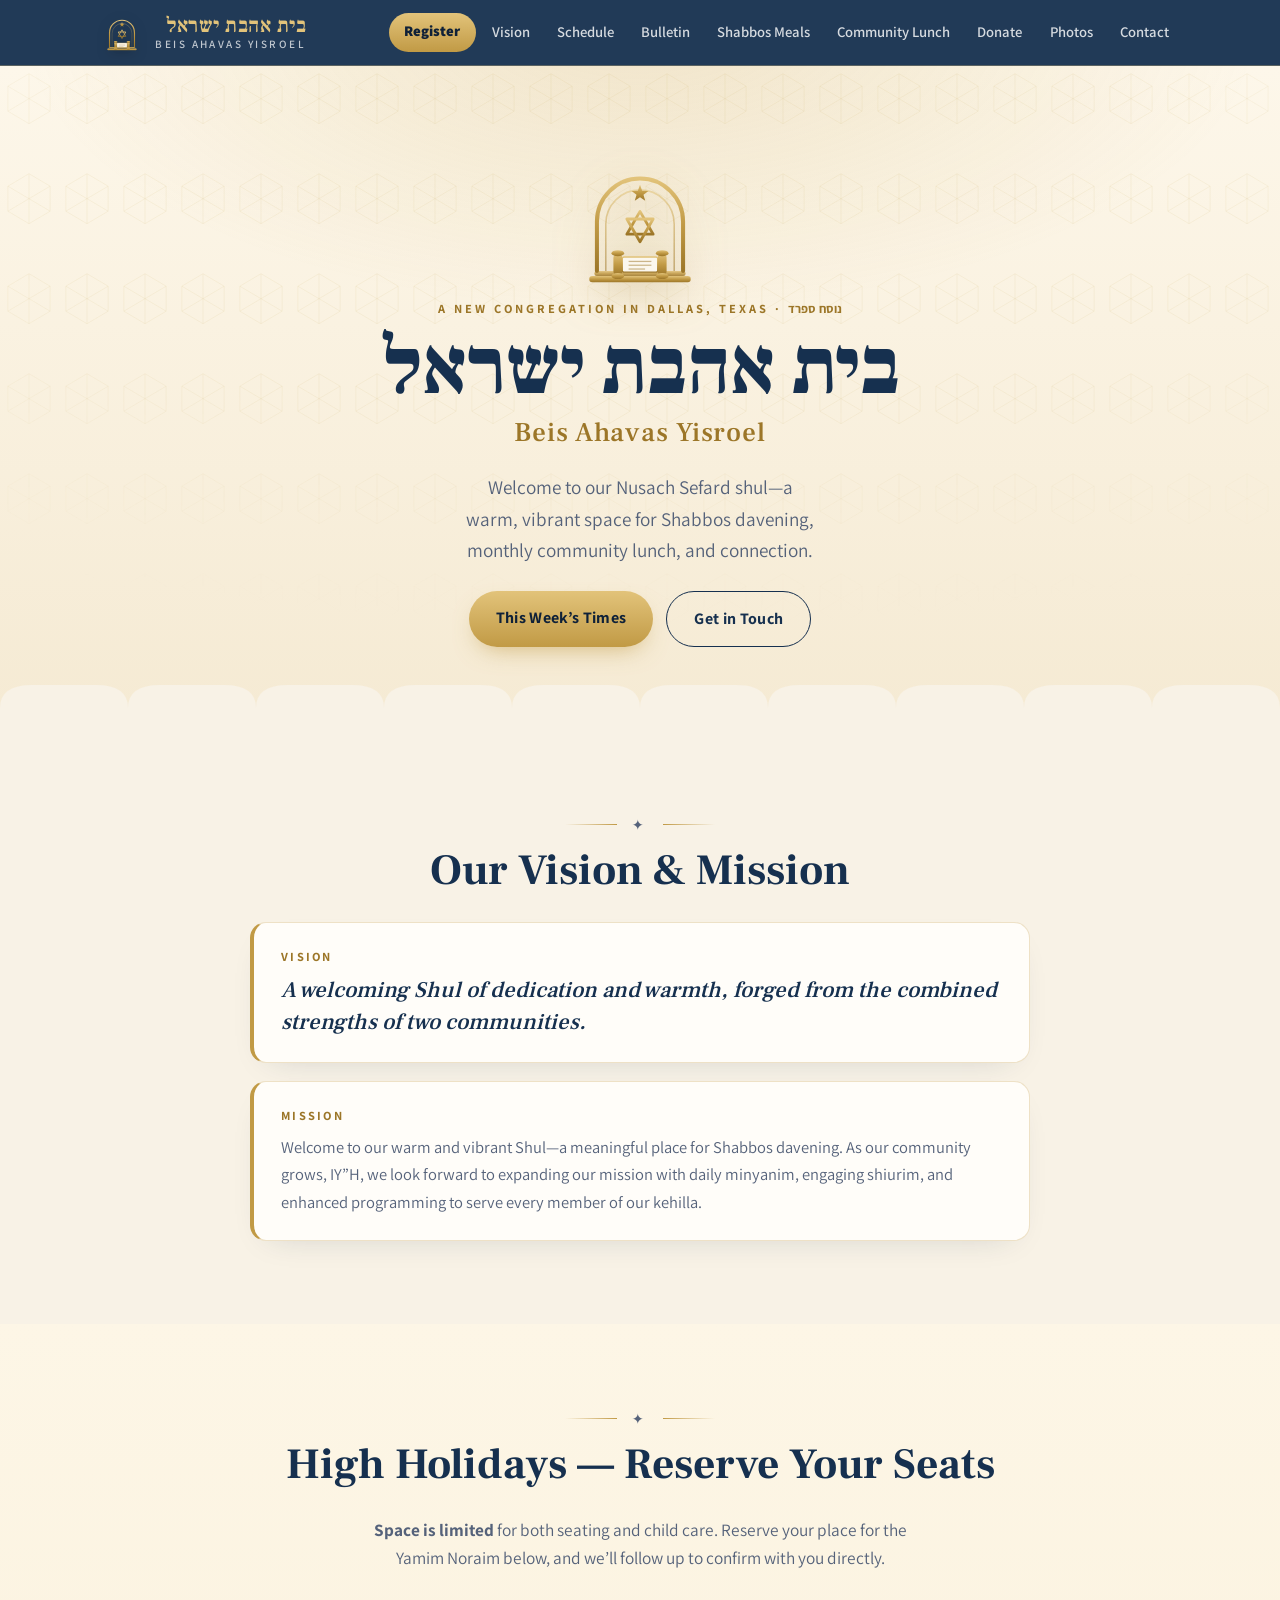
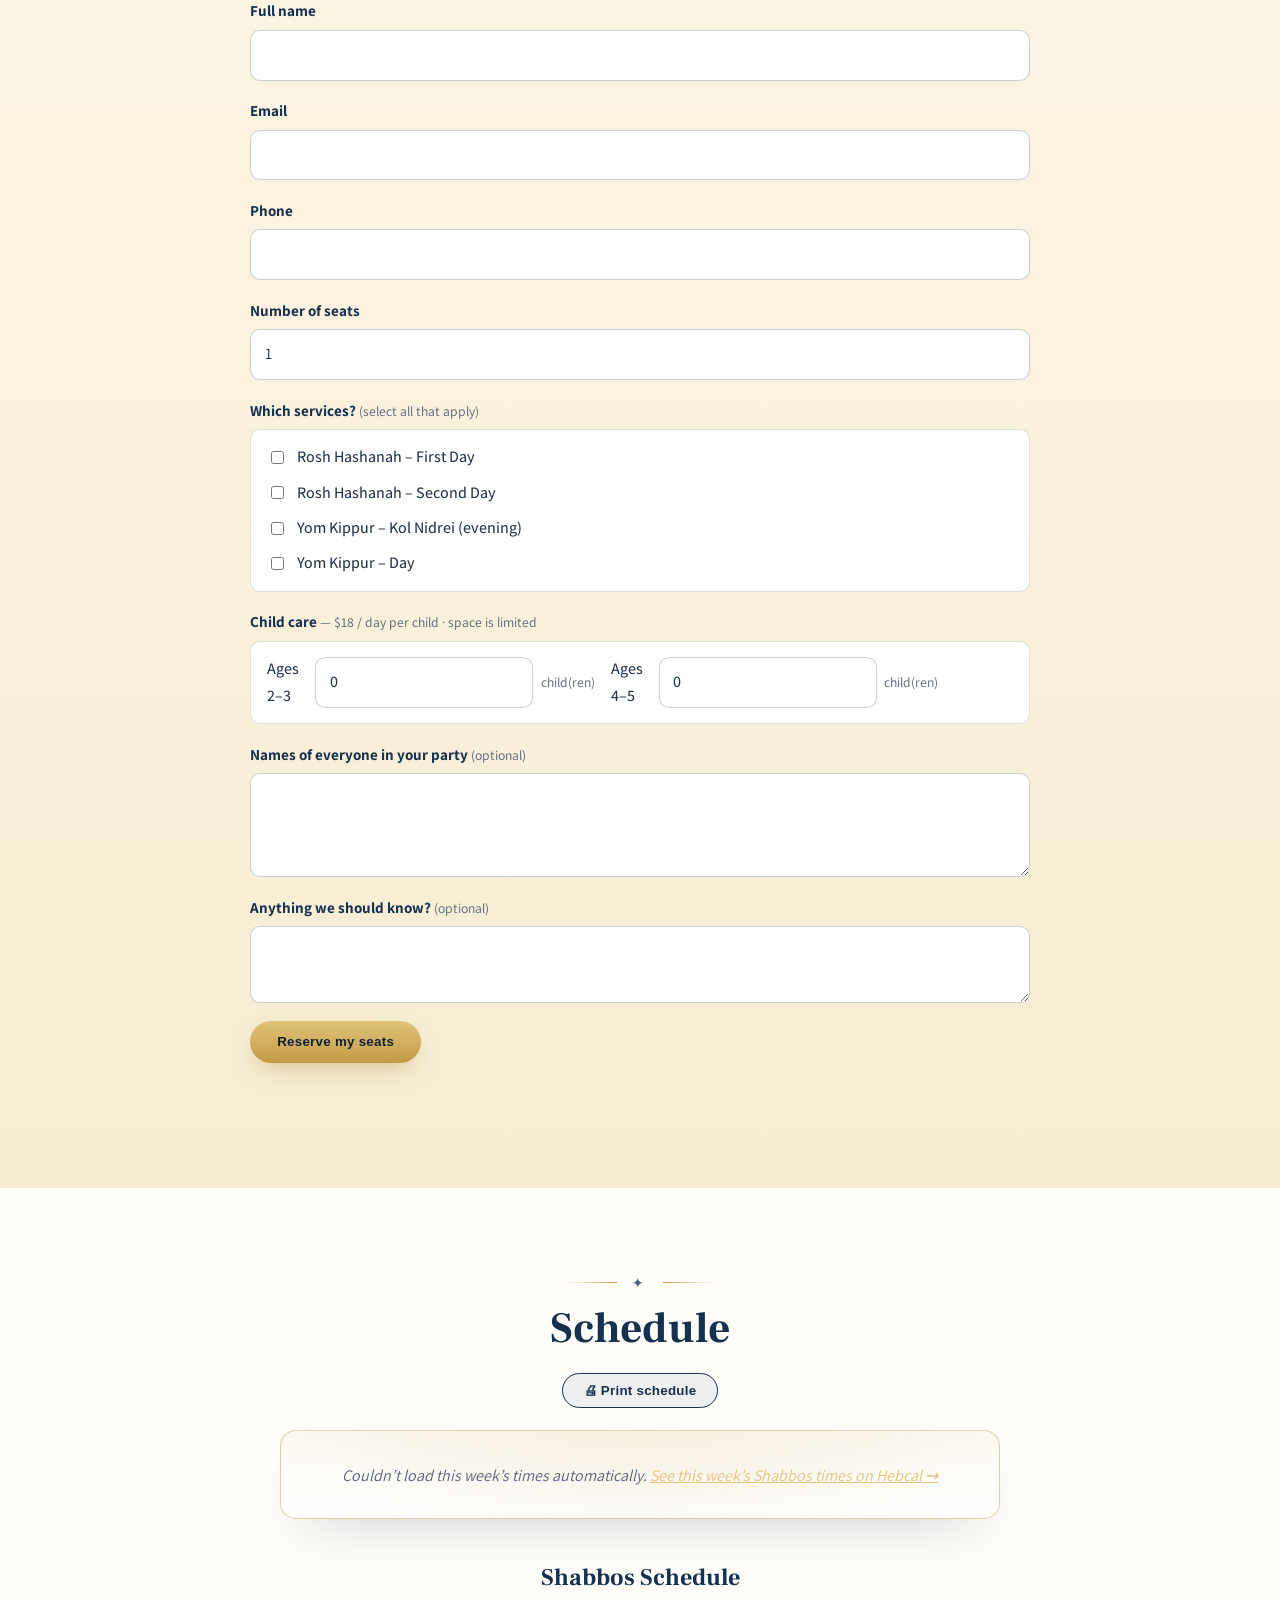
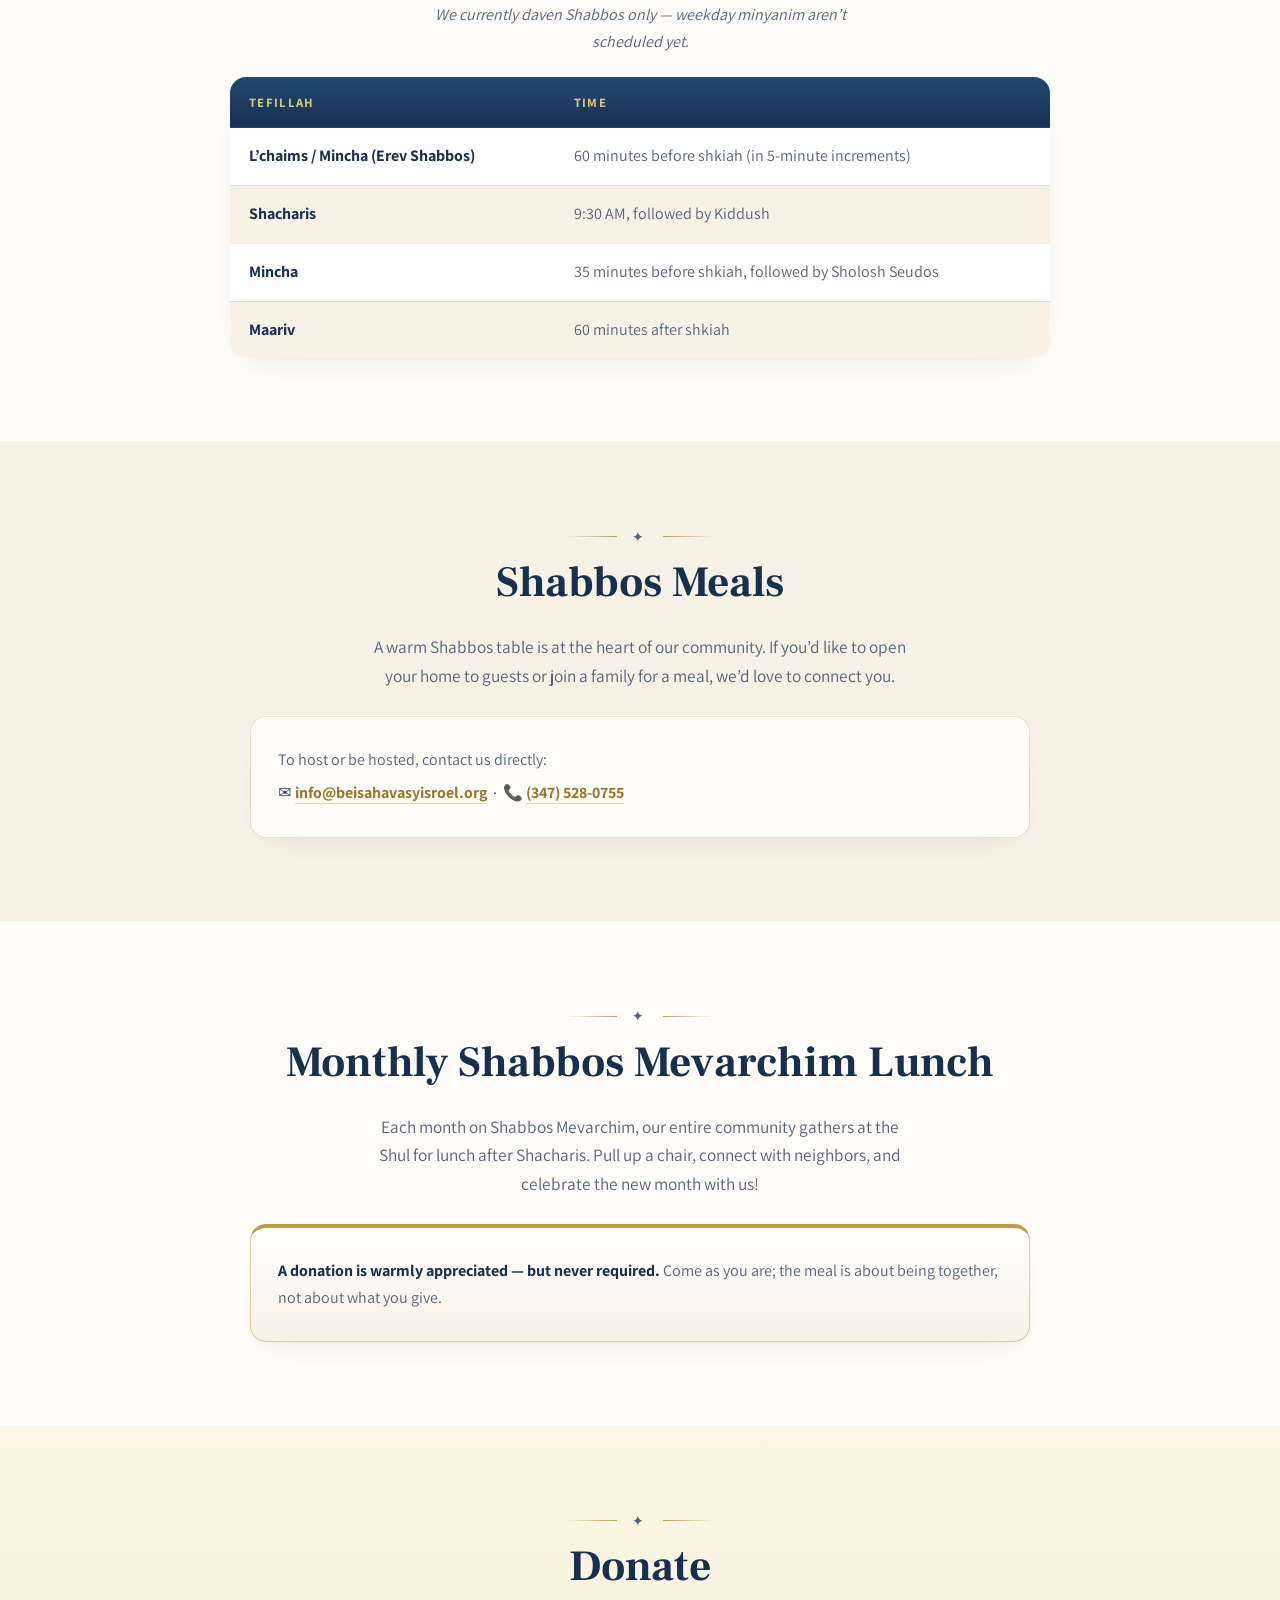
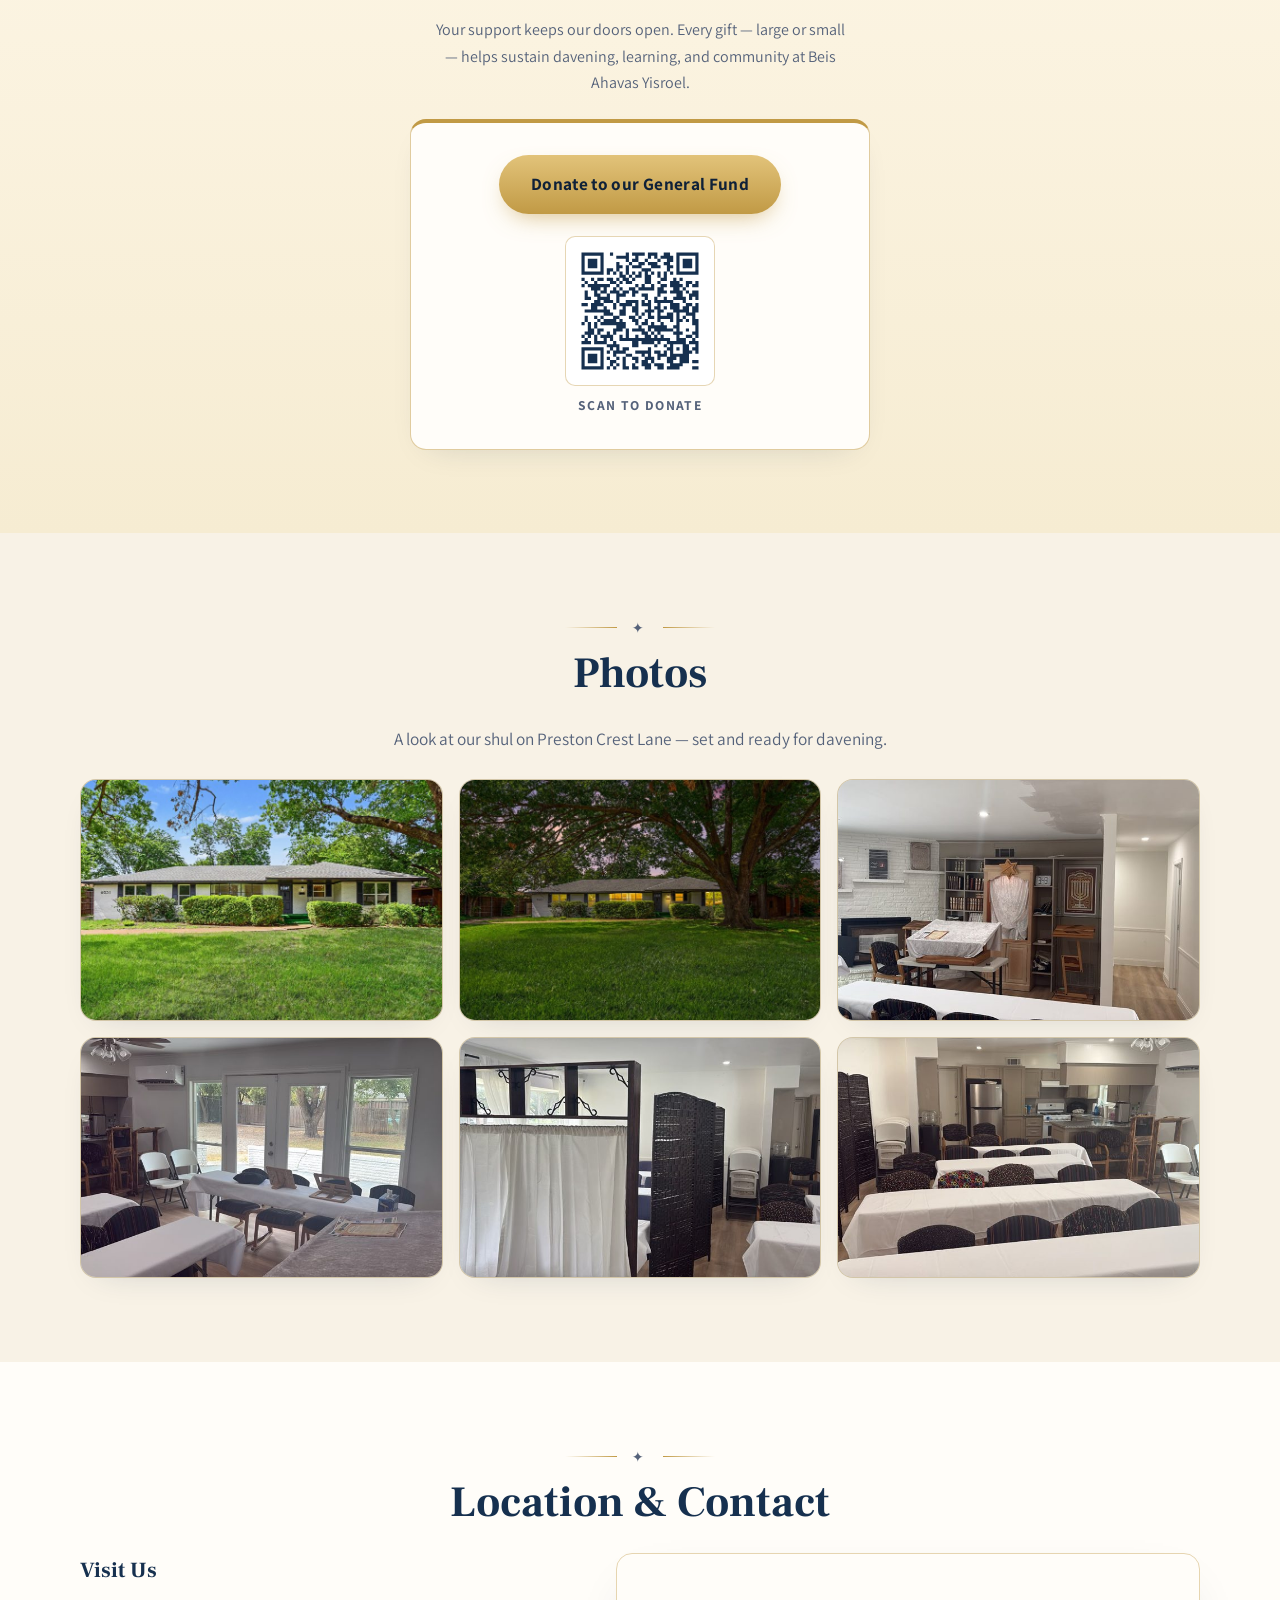
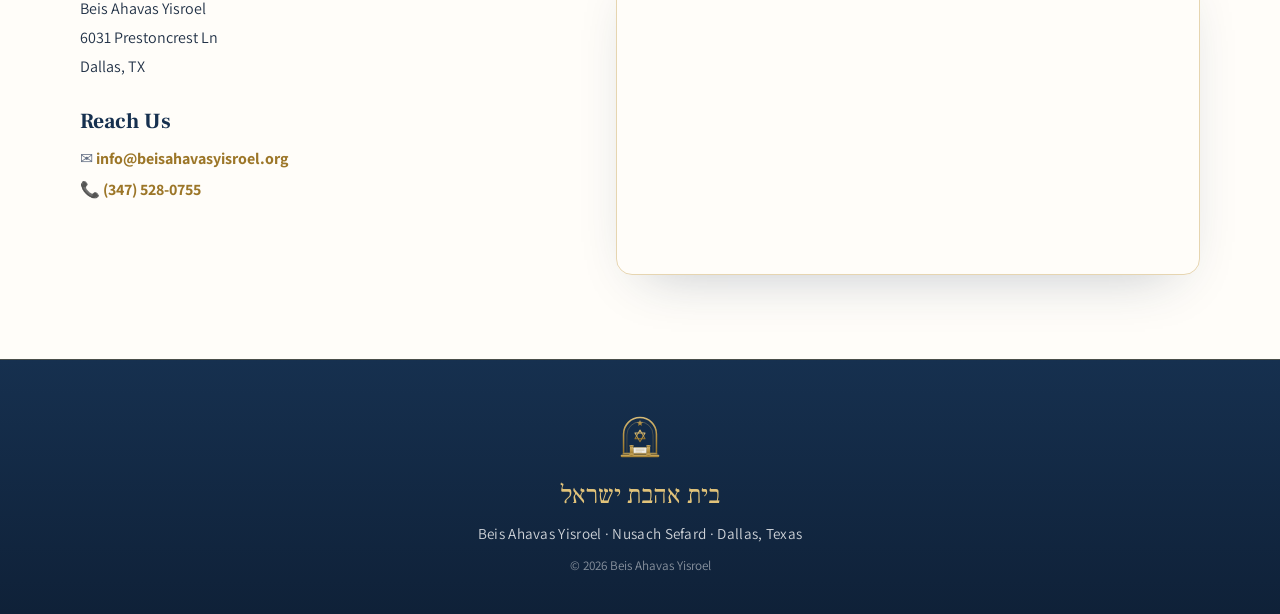
==== index.html @ d9ecf27b "Luach + bulletin auto-fill: use Hebcal Ashkenazi transliteration (lg=a) so parsha reads 'Parshas Ki " ====
<!DOCTYPE html>
<html lang="en">
<head>
<meta charset="UTF-8">
<meta name="viewport" content="width=device-width, initial-scale=1.0">
<title>Beis Ahavas Yisroel &middot; בית אהבת ישראל &middot; Dallas, TX</title>
<meta name="description" content="Beis Ahavas Yisroel — a new Nusach Sefard congregation in Dallas, Texas. Schedule, Shabbos meals, community meal, and more.">
<link rel="icon" type="image/svg+xml" href="images/favicon.svg">
<meta name="theme-color" content="#122744">
<link rel="preconnect" href="https://fonts.googleapis.com">
<link rel="preconnect" href="https://fonts.gstatic.com" crossorigin>
<link href="https://fonts.googleapis.com/css2?family=Frank+Ruhl+Libre:wght@400;500;700;900&family=Assistant:wght@400;500;600;700&display=swap" rel="stylesheet">
<link rel="stylesheet" href="css/styles.css">
</head>
<body>

<a class="skip-link" href="#main">Skip to content</a>

<header class="site-header" id="siteHeader">
  <div class="header-inner">
    <a class="brand" href="#home" aria-label="Beis Ahavas Yisroel — home">
      <img class="brand-mark" src="images/logo.svg" alt="" width="48" height="48">
      <span class="brand-text">
        <span class="brand-he" dir="rtl" lang="he">בית אהבת ישראל</span>
        <span class="brand-en">Beis Ahavas Yisroel</span>
      </span>
    </a>
    <button class="nav-toggle" id="navToggle" aria-expanded="false" aria-controls="siteNav" aria-label="Toggle menu">
      <span></span><span></span><span></span>
    </button>
    <nav class="site-nav" id="siteNav">
      <a href="#register" class="nav-cta">Register</a>
      <a href="#vision">Vision</a>
      <a href="#schedule">Schedule</a>
      <a href="/bulletin">Bulletin</a>
      <a href="#shabbos-meals">Shabbos Meals</a>
      <a href="#community-meal">Community Lunch</a>
      <a href="#donate">Donate</a>
      <a href="#photos">Photos</a>
      <a href="#contact">Contact</a>
    </nav>
  </div>
</header>

<main id="main">

  <section id="home" class="hero">
    <div class="hero-bg" aria-hidden="true"></div>
    <div class="hero-inner">
      <img class="hero-emblem" src="images/logo.svg" alt="Beis Ahavas Yisroel emblem" width="150" height="150">
      <p class="hero-eyebrow">A new congregation in Dallas, Texas &middot; <span dir="rtl" lang="he">נוסח ספרד</span></p>
      <h1 dir="rtl" lang="he">בית אהבת ישראל</h1>
      <p class="hero-en-name">Beis Ahavas Yisroel</p>
      <p class="hero-tagline">Welcome to our Nusach Sefard shul&mdash;a warm, vibrant space for Shabbos davening, monthly community lunch, and connection.</p>
      <div class="hero-actions">
        <a class="btn btn-gold" href="#schedule">This Week&rsquo;s Times</a>
        <a class="btn btn-outline" href="#contact">Get in Touch</a>
      </div>
    </div>
    <div class="hero-arches" aria-hidden="true">
      <svg viewBox="0 0 1200 60" preserveAspectRatio="none" xmlns="http://www.w3.org/2000/svg">
        <path d="M0 60 V30 Q0 0 30 0 H90 Q120 0 120 30 V60 M120 60 V30 Q120 0 150 0 H210 Q240 0 240 30 V60 M240 60 V30 Q240 0 270 0 H330 Q360 0 360 30 V60 M360 60 V30 Q360 0 390 0 H450 Q480 0 480 30 V60 M480 60 V30 Q480 0 510 0 H570 Q600 0 600 30 V60 M600 60 V30 Q600 0 630 0 H690 Q720 0 720 30 V60 M720 60 V30 Q720 0 750 0 H810 Q840 0 840 30 V60 M840 60 V30 Q840 0 870 0 H930 Q960 0 960 30 V60 M960 60 V30 Q960 0 990 0 H1050 Q1080 0 1080 30 V60 M1080 60 V30 Q1080 0 1110 0 H1170 Q1200 0 1200 30 V60 Z" />
      </svg>
    </div>
  </section>

  <section id="vision" class="section section-cream">
    <div class="section-inner narrow">
      <p class="ornament" aria-hidden="true"><span></span>✦<span></span></p>
      <h2>Our Vision &amp; Mission</h2>
      <div class="statement-block">
        <div class="statement-card">
          <h3 class="statement-label">Vision</h3>
          <blockquote class="vision-statement">A welcoming Shul of dedication and warmth, forged from the combined strengths of two communities.</blockquote>
        </div>
        <div class="statement-card">
          <h3 class="statement-label">Mission</h3>
          <p class="mission-statement">Welcome to our warm and vibrant Shul&mdash;a meaningful place for Shabbos davening. As our community grows, IY&rdquo;H, we look forward to expanding our mission with daily minyanim, engaging shiurim, and enhanced programming to serve every member of our kehilla.</p>
        </div>
      </div>
    </div>
  </section>

  <section id="register" class="section section-gold">
    <div class="section-inner narrow">
      <p class="ornament" aria-hidden="true"><span></span>✦<span></span></p>
      <h2>High Holidays &mdash; Reserve Your Seats</h2>
      <p class="lead"><strong>Space is limited</strong> for both seating and child care. Reserve your place for the Yamim Noraim below, and we&rsquo;ll follow up to confirm with you directly.</p>
      <form id="regForm" class="reg-form">
        <div class="reg-field">
          <label for="reg-name">Full name</label>
          <input id="reg-name" name="name" type="text" autocomplete="name" required>
        </div>
        <div class="reg-field">
          <label for="reg-email">Email</label>
          <input id="reg-email" name="email" type="email" autocomplete="email" required>
        </div>
        <div class="reg-field">
          <label for="reg-phone">Phone</label>
          <input id="reg-phone" name="phone" type="tel" autocomplete="tel" required>
        </div>
        <div class="reg-field">
          <label for="reg-seats">Number of seats</label>
          <input id="reg-seats" name="seats" type="number" min="1" step="1" value="1" required>
        </div>
        <div class="reg-field">
          <span class="reg-legend">Which services? <span class="reg-note">(select all that apply)</span></span>
          <div class="reg-services">
            <label class="reg-check"><input type="checkbox" name="services" value="Rosh Hashanah – First Day"> Rosh Hashanah &ndash; First Day</label>
            <label class="reg-check"><input type="checkbox" name="services" value="Rosh Hashanah – Second Day"> Rosh Hashanah &ndash; Second Day</label>
            <label class="reg-check"><input type="checkbox" name="services" value="Yom Kippur – Kol Nidrei"> Yom Kippur &ndash; Kol Nidrei (evening)</label>
            <label class="reg-check"><input type="checkbox" name="services" value="Yom Kippur – Day"> Yom Kippur &ndash; Day</label>
          </div>
        </div>
        <div class="reg-field">
          <span class="reg-legend">Child care <span class="reg-note">&mdash; $18 / day per child &middot; space is limited</span></span>
          <div class="reg-childcare">
            <label>Ages 2&ndash;3 &nbsp;<input type="number" name="childcare_ages_2_3" min="0" step="1" value="0"> <span class="reg-note">child(ren)</span></label>
            <label>Ages 4&ndash;5 &nbsp;<input type="number" name="childcare_ages_4_5" min="0" step="1" value="0"> <span class="reg-note">child(ren)</span></label>
          </div>
        </div>
        <div class="reg-field">
          <label for="reg-party">Names of everyone in your party <span class="reg-note">(optional)</span></label>
          <textarea id="reg-party" name="party" rows="3"></textarea>
        </div>
        <div class="reg-field">
          <label for="reg-notes">Anything we should know? <span class="reg-note">(optional)</span></label>
          <textarea id="reg-notes" name="notes" rows="2"></textarea>
        </div>
        <input type="text" name="_honey" class="reg-hp" tabindex="-1" autocomplete="off" aria-hidden="true">
        <button type="submit" class="btn btn-gold">Reserve my seats</button>
        <p class="reg-status" id="regStatus" aria-live="polite"></p>
      </form>
    </div>
  </section>

  <section id="schedule" class="section">
    <div class="section-inner">
      <p class="ornament" aria-hidden="true"><span></span>✦<span></span></p>
      <h2>Schedule</h2>
      <div class="schedule-actions no-print"><button type="button" class="btn btn-outline" id="printSchedule">🖨 Print schedule</button></div>

      <div class="this-week-card" id="thisWeek" aria-live="polite">
        <p class="loading-text">Loading this week&rsquo;s zmanim&hellip;</p>
      </div>

      <h3 class="schedule-subhead">Shabbos Schedule</h3>
      <p class="schedule-note">We currently daven Shabbos only &mdash; weekday minyanim aren&rsquo;t scheduled yet.</p>
      <div class="table-wrap">
        <table class="schedule-table">
          <thead>
            <tr><th>Tefillah</th><th>Time</th></tr>
          </thead>
          <tbody>
            <tr><td>L&rsquo;chaims / Mincha (Erev Shabbos)</td><td>60 minutes before shkiah (in 5-minute increments)<span class="zman" id="zman-erev"></span></td></tr>
            <tr><td>Shacharis</td><td>9:30 AM, followed by Kiddush</td></tr>
            <tr><td>Mincha</td><td>35 minutes before shkiah, followed by Sholosh Seudos<span class="zman" id="zman-mincha"></span></td></tr>
            <tr><td>Maariv</td><td>60 minutes after shkiah<span class="zman" id="zman-maariv"></span></td></tr>
          </tbody>
        </table>
      </div>
    </div>
  </section>

  <section id="shabbos-meals" class="section section-cream">
    <div class="section-inner narrow">
      <p class="ornament" aria-hidden="true"><span></span>✦<span></span></p>
      <h2>Shabbos Meals</h2>
      <p class="lead">A warm Shabbos table is at the heart of our community. If you&rsquo;d like to open your home to guests or join a family for a meal, we&rsquo;d love to connect you.</p>
      <div class="cta-card">
        <p>To host or be hosted, contact us directly:</p>
        <p class="contact-line"><span class="ci">✉️</span> <a href="mailto:info@beisahavasyisroel.org">info@beisahavasyisroel.org</a> &nbsp;&middot;&nbsp; <span class="ci">📞</span> <a href="tel:+13475280755">(347) 528-0755</a></p>
      </div>
    </div>
  </section>

  <section id="community-meal" class="section">
    <div class="section-inner narrow">
      <p class="ornament" aria-hidden="true"><span></span>✦<span></span></p>
      <h2>Monthly Shabbos Mevarchim Lunch</h2>
      <p class="lead">Each month on Shabbos Mevarchim, our entire community gathers at the Shul for lunch after Shacharis. Pull up a chair, connect with neighbors, and celebrate the new month with us!</p>
      <div class="cta-card cta-card-gold">
        <p><strong>A donation is warmly appreciated &mdash; but never required.</strong> Come as you are; the meal is about being together, not about what you give.</p>
      </div>
    </div>
  </section>

  <section id="donate" class="section section-gold">
    <div class="section-inner narrow center">
      <p class="ornament" aria-hidden="true"><span></span>✦<span></span></p>
      <h2>Donate</h2>
      <p class="donate-copy">Your support keeps our doors open. Every gift &mdash; large or small &mdash; helps sustain davening, learning, and community at Beis Ahavas Yisroel.</p>
      <div class="donate-card">
        <a class="btn btn-gold btn-lg" href="https://www.zeffy.com/en-US/donation-form/bais-ahavas-yisroel-general-operating-fund" target="_blank" rel="noopener">Donate to our General Fund</a>
        <div class="donate-qr">
          <img src="images/donate-qr.svg" alt="QR code linking to the Beis Ahavas Yisroel donation form" width="150" height="150">
          <p class="donate-qr-cap">Scan to donate</p>
        </div>
      </div>
    </div>
  </section>

  <section id="photos" class="section section-cream">
    <div class="section-inner">
      <p class="ornament" aria-hidden="true"><span></span>✦<span></span></p>
      <h2>Photos</h2>
      <p class="lead">A look at our shul on Preston Crest Lane &mdash; set and ready for davening.</p>
      <div class="gallery">
        <button class="gallery-item" data-full="images/gallery/shul-01.jpg" data-cap="Our home on Preston Crest Lane">
          <img src="images/gallery/shul-01-thumb.jpg" alt="Our home on Preston Crest Lane, Dallas" loading="lazy" width="760" height="507">
          <span class="gallery-cap">Our home on Preston Crest Lane</span>
        </button>
        <button class="gallery-item" data-full="images/gallery/shul-02.jpg" data-cap="Shaded by a grand Texas oak">
          <img src="images/gallery/shul-02-thumb.jpg" alt="Front of the building shaded by a large oak tree" loading="lazy" width="760" height="507">
          <span class="gallery-cap">Shaded by a grand Texas oak</span>
        </button>
        <button class="gallery-item" data-full="images/gallery/shul-aron.jpg" data-cap="Our Aron Kodesh">
          <img src="images/gallery/shul-aron-thumb.jpg" alt="The Aron Kodesh with seforim shelves and menorah artwork" loading="lazy" width="760" height="428">
          <span class="gallery-cap">Our Aron Kodesh</span>
        </button>
        <button class="gallery-item" data-full="images/gallery/shul-main.jpg" data-cap="Set for davening">
          <img src="images/gallery/shul-main-thumb.jpg" alt="Main room set with tables and shtenders, overlooking the garden" loading="lazy" width="760" height="428">
          <span class="gallery-cap">Set for davening</span>
        </button>
        <button class="gallery-item" data-full="images/gallery/shul-mechitza.jpg" data-cap="A dignified mechitza">
          <img src="images/gallery/shul-mechitza-thumb.jpg" alt="Mechitza dividing the men's and women's sections" loading="lazy" width="760" height="428">
          <span class="gallery-cap">A dignified mechitza</span>
        </button>
        <button class="gallery-item" data-full="images/gallery/shul-hall.jpg" data-cap="Room for the whole kehilla">
          <img src="images/gallery/shul-hall-thumb.jpg" alt="Rows of set tables with the kitchen beyond" loading="lazy" width="760" height="428">
          <span class="gallery-cap">Room for the whole kehilla</span>
        </button>
      </div>
    </div>
  </section>

  <section id="contact" class="section">
    <div class="section-inner">
      <p class="ornament" aria-hidden="true"><span></span>✦<span></span></p>
      <h2>Location &amp; Contact</h2>
      <div class="contact-grid">
        <div class="contact-info">
          <h3>Visit Us</h3>
          <address>
            Beis Ahavas Yisroel<br>
            6031 Prestoncrest Ln<br>
            Dallas, TX
          </address>
          <h3>Reach Us</h3>
          <p><span class="ci">✉️</span> <a href="mailto:info@beisahavasyisroel.org">info@beisahavasyisroel.org</a></p>
          <p><span class="ci">📞</span> <a href="tel:+13475280755">(347) 528-0755</a></p>
        </div>
        <div class="contact-map">
          <iframe
            title="Map to Beis Ahavas Yisroel"
            src="https://www.google.com/maps?q=6031+Prestoncrest+Ln,+Dallas,+TX&output=embed"
            loading="lazy"
            referrerpolicy="no-referrer-when-downgrade">
          </iframe>
        </div>
      </div>
    </div>
  </section>

</main>

<footer class="site-footer">
  <img class="footer-mark" src="images/logo.svg" alt="" width="64" height="64">
  <p dir="rtl" lang="he" class="footer-he">בית אהבת ישראל</p>
  <p class="footer-en">Beis Ahavas Yisroel &middot; Nusach Sefard &middot; Dallas, Texas</p>
  <p class="footer-fine">&copy; <span id="year"></span> Beis Ahavas Yisroel</p>
</footer>

<div class="lightbox" id="lightbox" aria-hidden="true" role="dialog" aria-modal="true" aria-label="Photo viewer">
  <button class="lightbox-btn lightbox-close" id="lbClose" aria-label="Close">&times;</button>
  <button class="lightbox-btn lightbox-prev" id="lbPrev" aria-label="Previous photo">&#8249;</button>
  <figure class="lightbox-figure">
    <img class="lightbox-img" id="lbImg" src="" alt="">
    <figcaption class="lightbox-cap" id="lbCap"></figcaption>
  </figure>
  <button class="lightbox-btn lightbox-next" id="lbNext" aria-label="Next photo">&#8250;</button>
</div>

<script src="js/main.js?v=7"></script>
</body>
</html>
---- css/styles.css ----
/* Beis Ahavas Yisroel — modern identity
   Light "Jerusalem stone" palette: warm ivory/cream base · gold (Torah/kedusha) ·
   deep navy reserved for header & footer only. */

:root {
  --navy-900: #0f2138;
  --navy:     #16304f;
  --navy-700: #234a72;
  --gold:      #c19a45;
  --gold-light:#e2c37a;
  --gold-deep: #9c7628;
  --cream:    #f8f2e6;
  --cream-2:  #f0e6d2;
  --parchment:#fcf8f0;
  --warm-white:#fffdf9;
  --ink:      #223247;
  --ink-soft: #55627a;

  --maxw: 1120px;
  --radius: 16px;
  --radius-sm: 10px;
  --shadow: 0 22px 55px -28px rgba(22, 48, 79, .30);
  --shadow-soft: 0 12px 32px -20px rgba(22, 48, 79, .22);

  --serif: "Frank Ruhl Libre", Georgia, "Times New Roman", serif;
  --sans: "Assistant", system-ui, -apple-system, Segoe UI, Roboto, sans-serif;
}

* { box-sizing: border-box; }

html { scroll-behavior: smooth; }
@media (prefers-reduced-motion: reduce) { html { scroll-behavior: auto; } }

body {
  margin: 0;
  font-family: var(--sans);
  color: var(--ink);
  background: var(--warm-white);
  line-height: 1.65;
  -webkit-font-smoothing: antialiased;
  text-rendering: optimizeLegibility;
}

img { max-width: 100%; display: block; }
a { color: var(--gold-deep); }

.skip-link {
  position: absolute; left: -999px; top: 0;
  background: var(--gold); color: var(--navy-900);
  padding: .6rem 1rem; border-radius: 0 0 8px 0; z-index: 200; font-weight: 700;
}
.skip-link:focus { left: 0; }

:focus-visible { outline: 3px solid var(--gold); outline-offset: 2px; border-radius: 4px; }

/* ---------- Header ---------- */
.site-header {
  position: sticky; top: 0; z-index: 100;
  background: rgba(22, 48, 79, .95);
  backdrop-filter: saturate(140%) blur(10px);
  border-bottom: 1px solid rgba(226, 195, 122, .30);
}
.header-inner {
  max-width: var(--maxw); margin: 0 auto;
  display: flex; align-items: center; justify-content: space-between;
  gap: 1rem; padding: .65rem 1.25rem;
}
.brand { display: flex; align-items: center; gap: .7rem; text-decoration: none; }
.brand-mark { width: 44px; height: 44px; flex: 0 0 auto; filter: drop-shadow(0 2px 6px rgba(0,0,0,.25)); }
.brand-text { display: flex; flex-direction: column; line-height: 1.12; }
.brand-he { font-family: var(--serif); font-weight: 700; font-size: 1.3rem; color: var(--gold-light); letter-spacing: .5px; }
.brand-en { font-family: var(--sans); font-weight: 600; font-size: .7rem; letter-spacing: .22em; text-transform: uppercase; color: rgba(255,255,255,.72); }

.site-nav { display: flex; gap: .3rem; flex-wrap: wrap; }
.site-nav a {
  color: rgba(255,255,255,.82); text-decoration: none; font-weight: 600; font-size: .92rem;
  padding: .45rem .7rem; border-radius: 8px; position: relative; transition: color .2s;
}
.site-nav a::after {
  content: ""; position: absolute; left: .7rem; right: .7rem; bottom: .28rem; height: 2px;
  background: var(--gold-light); transform: scaleX(0); transform-origin: left; transition: transform .22s ease;
}
.site-nav a:hover, .site-nav a:focus-visible { color: var(--gold-light); }
.site-nav a:hover::after, .site-nav a:focus-visible::after { transform: scaleX(1); }

.nav-toggle {
  display: none; flex-direction: column; gap: 5px; background: none; border: 0; cursor: pointer;
  padding: .5rem; border-radius: 8px;
}
.nav-toggle span { width: 26px; height: 2px; background: var(--gold-light); border-radius: 2px; transition: .25s; }
.nav-toggle[aria-expanded="true"] span:nth-child(1) { transform: translateY(7px) rotate(45deg); }
.nav-toggle[aria-expanded="true"] span:nth-child(2) { opacity: 0; }
.nav-toggle[aria-expanded="true"] span:nth-child(3) { transform: translateY(-7px) rotate(-45deg); }

/* ---------- Hero (light, warm) ---------- */
.hero {
  position: relative; overflow: hidden; text-align: center; color: var(--ink);
  padding: clamp(2.8rem, 6vw, 4.8rem) 1.25rem clamp(3.6rem, 7vw, 5.2rem);
  background:
    radial-gradient(1000px 460px at 50% -6%, rgba(193,154,69,.20), transparent 62%),
    linear-gradient(180deg, #fdf7ea 0%, #f5ead3 100%);
}
.hero-bg {
  position: absolute; inset: 0; z-index: 0; opacity: .7;
  background-image: url("data:image/svg+xml,%3Csvg xmlns='http://www.w3.org/2000/svg' width='60' height='104' viewBox='0 0 60 104'%3E%3Cg fill='none' stroke='%23c19a45' stroke-opacity='0.13' stroke-width='1'%3E%3Cpath d='M30 8 L52 21 L52 47 L30 60 L8 47 L8 21 Z'/%3E%3Cpath d='M30 8 L30 60 M8 21 L52 47 M52 21 L8 47'/%3E%3C/g%3E%3C/svg%3E");
  background-size: 58px 100px;
  -webkit-mask-image: radial-gradient(120% 82% at 50% 22%, #000 38%, transparent 78%);
          mask-image: radial-gradient(120% 82% at 50% 22%, #000 38%, transparent 78%);
}
.hero-inner { position: relative; z-index: 1; max-width: 760px; margin: 0 auto; }
.hero-emblem {
  width: clamp(112px, 18vw, 152px); height: auto; margin: 0 auto .3rem;
  filter: drop-shadow(0 10px 20px rgba(156,118,40,.30));
}
.hero-eyebrow {
  text-transform: uppercase; letter-spacing: .24em; font-size: .78rem; font-weight: 700;
  color: var(--gold-deep); margin: .2rem 0 .35rem;
}
.hero-eyebrow [lang="he"] { letter-spacing: normal; }
.hero h1 {
  font-family: var(--serif); font-weight: 900;
  font-size: clamp(2.9rem, 9vw, 5rem); line-height: 1.05; margin: .1rem 0 .1rem;
  color: var(--navy);
}
.hero-en-name {
  font-family: var(--serif); font-weight: 500; color: var(--gold-deep);
  font-size: clamp(1.2rem, 3.4vw, 1.7rem); letter-spacing: .04em; margin: 0 0 1rem;
}
.hero-tagline {
  font-size: clamp(1.02rem, 2.2vw, 1.2rem); color: var(--ink-soft);
  max-width: 40ch; margin: 0 auto 1.5rem;
}
.hero-announcement {
  display: flex; align-items: center; gap: .8rem; text-align: left;
  max-width: 560px; margin: 0 auto 1.7rem; padding: 1rem 1.15rem;
  background: rgba(255,255,255,.75); border: 1px solid rgba(193,154,69,.5);
  border-radius: var(--radius); font-size: .97rem; color: var(--ink);
  box-shadow: var(--shadow-soft); backdrop-filter: blur(4px);
}
.hero-announcement strong { color: var(--navy); }
.ann-badge {
  flex: 0 0 auto; align-self: flex-start; margin-top: .1rem;
  background: linear-gradient(180deg, var(--gold-light), var(--gold)); color: var(--navy-900);
  font-weight: 800; font-size: .68rem; letter-spacing: .14em; text-transform: uppercase;
  padding: .28rem .55rem; border-radius: 999px;
}
.hero-actions { display: flex; gap: .8rem; justify-content: center; flex-wrap: wrap; }

.btn {
  display: inline-block; text-decoration: none; font-weight: 700; letter-spacing: .02em;
  padding: .85rem 1.7rem; border-radius: 999px; transition: transform .18s ease, box-shadow .18s ease, background .18s ease;
}
.btn-gold {
  background: linear-gradient(180deg, var(--gold-light), var(--gold));
  color: var(--navy-900); box-shadow: 0 10px 24px -10px rgba(193,154,69,.7);
}
.btn-gold:hover { transform: translateY(-2px); box-shadow: 0 16px 30px -12px rgba(193,154,69,.85); }
.btn-outline { border: 1.5px solid var(--navy); color: var(--navy); }
.btn-outline:hover { transform: translateY(-2px); background: rgba(22,48,79,.06); }

.hero-arches { position: absolute; left: 0; right: 0; bottom: -1px; z-index: 1; line-height: 0; }
.hero-arches svg { width: 100%; height: 46px; display: block; }
.hero-arches path { fill: var(--cream); }

/* ---------- Sections ---------- */
.section { padding: clamp(3rem, 7vw, 5.2rem) 1.25rem; }
.section-inner { max-width: var(--maxw); margin: 0 auto; }
.section-inner.narrow { max-width: 780px; }
.section-inner.center { text-align: center; }
.section-cream { background: var(--cream); }
.section-gold { background: linear-gradient(180deg, #fdf6e6 0%, #f6ecd2 100%); }
.section-navy { background: linear-gradient(180deg, var(--navy) 0%, var(--navy-900) 100%); color: #fff; }

.ornament {
  display: flex; align-items: center; justify-content: center; gap: .9rem;
  color: var(--gold); font-size: .9rem; margin: 0 0 .6rem; letter-spacing: .3em;
}
.ornament span { display: block; width: 52px; height: 1px; background: linear-gradient(90deg, transparent, var(--gold)); }
.ornament span:last-child { background: linear-gradient(90deg, var(--gold), transparent); }

h2 {
  font-family: var(--serif); font-weight: 700; text-align: center;
  font-size: clamp(1.9rem, 4.4vw, 2.7rem); line-height: 1.15; margin: 0 0 1.6rem;
  color: var(--navy);
}
h2 [lang="he"] { color: var(--gold-deep); }

.lead { text-align: center; font-size: 1.08rem; color: var(--ink-soft); max-width: 60ch; margin: 0 auto 1.6rem; }
.section p { color: var(--ink-soft); }

/* ---------- Vision / statement cards ---------- */
.statement-block { display: grid; gap: 1.1rem; }
.statement-card {
  background: var(--warm-white); border: 1px solid rgba(193,154,69,.28); border-left: 4px solid var(--gold);
  border-radius: var(--radius); padding: 1.5rem 1.7rem; box-shadow: var(--shadow-soft);
}
.statement-label {
  font-family: var(--sans); text-transform: uppercase; letter-spacing: .18em;
  font-size: .78rem; font-weight: 700; color: var(--gold-deep); margin: 0 0 .5rem;
}
.vision-statement {
  font-family: var(--serif); font-size: 1.4rem; line-height: 1.4; color: var(--navy);
  margin: 0; font-weight: 500; font-style: italic;
}
.mission-statement { margin: 0; font-size: 1.03rem; color: var(--ink-soft); }

/* ---------- This-week Luach card ---------- */
.this-week-card {
  max-width: 720px; margin: 0 auto 2.4rem; padding: 1.6rem 1.6rem 1.4rem;
  background:
    radial-gradient(500px 220px at 50% -30%, rgba(193,154,69,.12), transparent 70%),
    linear-gradient(180deg, var(--parchment), #fff);
  border: 1px solid rgba(193,154,69,.45); border-radius: var(--radius);
  box-shadow: var(--shadow); text-align: center; position: relative;
}
.loading-text { color: var(--ink-soft); font-style: italic; margin: .4rem 0; }
.tw-parsha { font-family: var(--serif); font-size: 1.5rem; font-weight: 700; color: var(--navy); margin: .1rem 0 .1rem; }
.tw-hebdate { color: var(--gold-deep); font-weight: 600; margin: 0 0 1.1rem; letter-spacing: .02em; }
.tw-grid { display: grid; grid-template-columns: repeat(3, 1fr); gap: 1rem; margin-top: .6rem; }
.tw-item {
  padding: .9rem .6rem; border-radius: var(--radius-sm);
  background: rgba(255,255,255,.8); border: 1px solid rgba(193,154,69,.25);
}
.tw-label { text-transform: uppercase; letter-spacing: .12em; font-size: .68rem; font-weight: 700; color: var(--gold-deep); margin-bottom: .3rem; }
.tw-value { font-family: var(--serif); font-size: 1.28rem; font-weight: 700; color: var(--navy); }

/* ---------- Schedule ---------- */
.schedule-subhead {
  font-family: var(--serif); text-align: center; font-size: 1.5rem; color: var(--navy);
  margin: 1.4rem 0 .3rem;
}
.schedule-note { text-align: center; font-style: italic; color: var(--ink-soft); margin: 0 auto 1.4rem; max-width: 52ch; }
.table-wrap { max-width: 820px; margin: 0 auto; overflow-x: auto; border-radius: var(--radius); box-shadow: var(--shadow-soft); }
.schedule-table { width: 100%; border-collapse: collapse; background: #fff; min-width: 460px; }
.schedule-table thead th {
  background: linear-gradient(180deg, var(--navy-700), var(--navy)); color: var(--gold-light);
  font-family: var(--sans); font-weight: 700; text-transform: uppercase; letter-spacing: .1em; font-size: .8rem;
  text-align: left; padding: .9rem 1.2rem;
}
.schedule-table td { padding: .95rem 1.2rem; border-top: 1px solid rgba(22,48,79,.09); color: var(--ink); vertical-align: top; }
.schedule-table tbody tr:nth-child(even) { background: var(--cream); }
.schedule-table td:first-child { font-weight: 700; color: var(--navy); }
.schedule-table td:last-child { color: var(--ink-soft); }
.zman { display: block; margin-top: .35rem; color: var(--gold-deep); font-weight: 700; font-size: .82rem; letter-spacing: .01em; }
.zman:empty { display: none; }

/* ---------- CTA cards ---------- */
.cta-card {
  background: var(--warm-white); border: 1px solid rgba(193,154,69,.3); border-radius: var(--radius);
  padding: 1.5rem 1.7rem; box-shadow: var(--shadow-soft); margin-top: 1rem;
}
.cta-card p { margin: .4rem 0; }
.cta-card-gold {
  background: linear-gradient(180deg, #fff, var(--cream));
  border: 1px solid rgba(193,154,69,.5); border-top: 4px solid var(--gold);
}
.cta-card-gold strong { color: var(--navy); }
.contact-line { font-size: 1rem; color: var(--ink) !important; }
.contact-line a { color: var(--gold-deep); font-weight: 700; text-decoration: none; border-bottom: 1px solid rgba(193,154,69,.4); }
.contact-line a:hover { color: var(--navy); }
.ci { opacity: .9; }
.edit-flag-inline { color: var(--ink-soft); }

/* ---------- Donate / placeholder ---------- */
.donate-copy { text-align: center; max-width: 52ch; margin: 0 auto 1.4rem; }
.placeholder-card {
  background: var(--warm-white); border: 1.5px dashed rgba(193,154,69,.65); border-radius: var(--radius);
  padding: 1.8rem 1.5rem; text-align: center; color: var(--ink-soft); max-width: 560px; margin: 0 auto;
}
.placeholder-card p { margin: .35rem 0; }
.placeholder-card strong { color: var(--navy); }
.placeholder-card a { color: var(--gold-deep); font-weight: 700; }
.placeholder-note { font-size: .92rem; }

/* ---------- Donate ---------- */
.donate-card {
  display: flex; flex-direction: column; align-items: center; gap: 1.4rem;
  background: var(--warm-white); border: 1px solid rgba(193,154,69,.5); border-top: 4px solid var(--gold);
  border-radius: var(--radius); padding: 2rem 1.5rem; box-shadow: var(--shadow-soft); max-width: 460px; margin: 0 auto;
}
.btn-lg { font-size: 1.08rem; padding: .95rem 2rem; }
.donate-qr { display: flex; flex-direction: column; align-items: center; gap: .5rem; }
.donate-qr img { width: 150px; height: 150px; border: 1px solid rgba(193,154,69,.4); border-radius: 10px; background: #fff; padding: 6px; }
.donate-qr-cap { margin: 0; font-weight: 700; font-size: .85rem; color: var(--ink-soft); text-transform: uppercase; letter-spacing: .1em; }

/* ---------- Child care fields (registration) ---------- */
.reg-childcare { display: flex; gap: 1rem; flex-wrap: wrap; background: #fff; border: 1px solid rgba(22,48,79,.15); border-radius: var(--radius-sm); padding: .9rem 1rem; }
.reg-childcare label { display: flex; align-items: center; gap: .45rem; font-weight: 500; color: var(--ink); }
.reg-childcare input { width: 66px; font: inherit; padding: .5rem .5rem; border: 1px solid rgba(22,48,79,.22); border-radius: 8px; }

/* ---------- Schedule print ---------- */
.schedule-actions { text-align: center; margin: -0.4rem 0 1.4rem; }
.schedule-actions .btn { cursor: pointer; padding: .55rem 1.3rem; }
@media print {
  @page { size: letter; margin: 0.5in; }
  body.print-schedule .site-header,
  body.print-schedule .site-footer,
  body.print-schedule .lightbox,
  body.print-schedule main > section:not(#schedule) { display: none !important; }
  body.print-schedule .no-print { display: none !important; }
  body.print-schedule #schedule { padding: 0 !important; }
  body.print-schedule .this-week-card, body.print-schedule .table-wrap { box-shadow: none !important; break-inside: avoid; }
}

/* ---------- Highlighted nav CTA ---------- */
.site-nav a.nav-cta {
  color: var(--navy-900); background: linear-gradient(180deg, var(--gold-light), var(--gold));
  border-radius: 999px; padding: .4rem .95rem; font-weight: 800;
}
.site-nav a.nav-cta::after { display: none; }
.site-nav a.nav-cta:hover, .site-nav a.nav-cta:focus-visible { color: var(--navy-900); filter: brightness(1.06); }

/* ---------- Registration form ---------- */
.reg-form { text-align: left; margin-top: 1.5rem; display: grid; gap: 1.1rem; }
.reg-field { display: flex; flex-direction: column; gap: .4rem; }
.reg-field > label, .reg-legend { font-weight: 700; color: var(--navy); font-size: .95rem; }
.reg-note { font-weight: 400; color: var(--ink-soft); font-size: .85rem; }
.reg-field input, .reg-field textarea {
  font: inherit; padding: .7rem .85rem; border: 1px solid rgba(22,48,79,.22);
  border-radius: var(--radius-sm); background: #fff; color: var(--ink); width: 100%;
}
.reg-field input:focus, .reg-field textarea:focus {
  border-color: var(--gold); outline: none; box-shadow: 0 0 0 3px rgba(201,162,77,.22);
}
.reg-field textarea { resize: vertical; }
.reg-services {
  border: 1px solid rgba(22,48,79,.15); border-radius: var(--radius-sm);
  padding: .9rem 1rem; display: grid; gap: .55rem; background: #fff;
}
.reg-check { display: flex; align-items: center; gap: .6rem; font-weight: 500; color: var(--ink); cursor: pointer; }
.reg-check input { width: auto; accent-color: var(--gold-deep); }
.reg-hp { position: absolute !important; left: -9999px !important; width: 1px; height: 1px; }
.reg-form .btn { justify-self: start; border: 0; cursor: pointer; }
.reg-status { margin: .3rem 0 0; font-weight: 600; min-height: 1.2em; }
.reg-status.ok { color: #1c7c4a; }
.reg-status.err { color: #b02a2a; }
.reg-status.sending { color: var(--ink-soft); }

/* ---------- Photo gallery ---------- */
.gallery {
  display: grid; grid-template-columns: repeat(3, 1fr); gap: 1rem; margin-top: .6rem;
}
.gallery-item {
  position: relative; padding: 0; border: 0; cursor: pointer; overflow: hidden;
  border-radius: var(--radius); background: #ddd; aspect-ratio: 3 / 2;
  box-shadow: var(--shadow-soft); display: block;
  border: 1px solid rgba(193,154,69,.35);
}
.gallery-item img {
  width: 100%; height: 100%; object-fit: cover; display: block;
  transition: transform .5s ease;
}
.gallery-item:hover img, .gallery-item:focus-visible img { transform: scale(1.06); }
.gallery-cap {
  position: absolute; left: 0; right: 0; bottom: 0;
  padding: 1.4rem .9rem .7rem; text-align: left;
  font-family: var(--serif); font-size: .98rem; color: #fff;
  background: linear-gradient(180deg, transparent, rgba(15,33,56,.85));
  opacity: 0; transform: translateY(6px); transition: opacity .25s, transform .25s;
}
.gallery-item:hover .gallery-cap, .gallery-item:focus-visible .gallery-cap { opacity: 1; transform: none; }

/* ---------- Lightbox ---------- */
.lightbox {
  position: fixed; inset: 0; z-index: 300;
  display: none; align-items: center; justify-content: center;
  background: rgba(11, 22, 40, .92); padding: 2rem 1rem;
}
.lightbox.open { display: flex; }
.lightbox-figure { margin: 0; max-width: 1100px; max-height: 100%; display: flex; flex-direction: column; align-items: center; }
.lightbox-img {
  max-width: 100%; max-height: 82vh; border-radius: 10px;
  box-shadow: 0 30px 80px -20px rgba(0,0,0,.7); border: 1px solid rgba(226,195,122,.4);
}
.lightbox-cap {
  color: var(--gold-light); font-family: var(--serif); font-size: 1.1rem;
  margin-top: 1rem; text-align: center;
}
.lightbox-btn {
  position: absolute; background: rgba(255,255,255,.1); color: #fff; border: 1px solid rgba(226,195,122,.4);
  cursor: pointer; border-radius: 999px; width: 52px; height: 52px; font-size: 1.8rem; line-height: 1;
  display: flex; align-items: center; justify-content: center; transition: background .2s;
}
.lightbox-btn:hover { background: rgba(226,195,122,.25); }
.lightbox-close { top: 1.2rem; right: 1.2rem; font-size: 2rem; }
.lightbox-prev { left: 1.2rem; top: 50%; transform: translateY(-50%); }
.lightbox-next { right: 1.2rem; top: 50%; transform: translateY(-50%); }

/* ---------- Contact ---------- */
.contact-grid { display: grid; grid-template-columns: 1fr 1.15fr; gap: 1.8rem; align-items: stretch; }
.contact-info h3 { font-family: var(--serif); color: var(--navy); font-size: 1.35rem; margin: 0 0 .4rem; }
.contact-info address { font-style: normal; color: var(--ink); line-height: 1.8; margin-bottom: 1.4rem; }
.contact-info p { margin: .3rem 0; }
.contact-info a { color: var(--gold-deep); font-weight: 700; text-decoration: none; }
.contact-info a:hover { color: var(--navy); }
.contact-map {
  border-radius: var(--radius); overflow: hidden; box-shadow: var(--shadow);
  border: 1px solid rgba(193,154,69,.4); min-height: 320px;
}
.contact-map iframe { width: 100%; height: 100%; min-height: 320px; border: 0; display: block; }

/* ---------- Footer ---------- */
.site-footer {
  background: linear-gradient(180deg, var(--navy) 0%, var(--navy-900) 100%);
  color: rgba(255,255,255,.72); text-align: center;
  padding: 2.8rem 1.25rem 2.3rem; border-top: 1px solid rgba(226,195,122,.28);
}
.footer-mark { width: 58px; height: 58px; margin: 0 auto .8rem; opacity: .95; }
.footer-he { font-family: var(--serif); font-size: 1.6rem; color: var(--gold-light); margin: 0 0 .2rem; }
.footer-en { margin: 0 0 .6rem; font-size: .95rem; letter-spacing: .02em; color: rgba(255,255,255,.8); }
.footer-fine { font-size: .82rem; color: rgba(255,255,255,.5); margin: 0; }

/* ---------- Responsive ---------- */
@media (max-width: 860px) {
  .nav-toggle { display: flex; }
  .site-nav {
    position: absolute; top: 100%; left: 0; right: 0;
    flex-direction: column; gap: 0; align-items: stretch;
    background: var(--navy); border-bottom: 1px solid rgba(226,195,122,.3);
    max-height: 0; overflow: hidden; transition: max-height .3s ease;
  }
  .site-nav.open { max-height: 420px; }
  .site-nav a { padding: .95rem 1.4rem; border-top: 1px solid rgba(255,255,255,.06); }
  .site-nav a::after { display: none; }
  .site-nav a.nav-cta { background: none; color: var(--gold-light); border-radius: 0; padding: .95rem 1.4rem; }
  .contact-grid { grid-template-columns: 1fr; }
  .tw-grid { grid-template-columns: 1fr; }
  .gallery { grid-template-columns: repeat(2, 1fr); }
  .gallery-cap { opacity: 1; transform: none; font-size: .85rem; padding: 1.1rem .7rem .55rem; }
  /* Schedule table fits the viewport (no horizontal scroll / cut-off) on phones */
  .schedule-table { min-width: 0; font-size: .9rem; }
  .schedule-table th, .schedule-table td { padding: .7rem .75rem; }
}
@media (max-width: 520px) {
  .gallery { grid-template-columns: 1fr; }
}
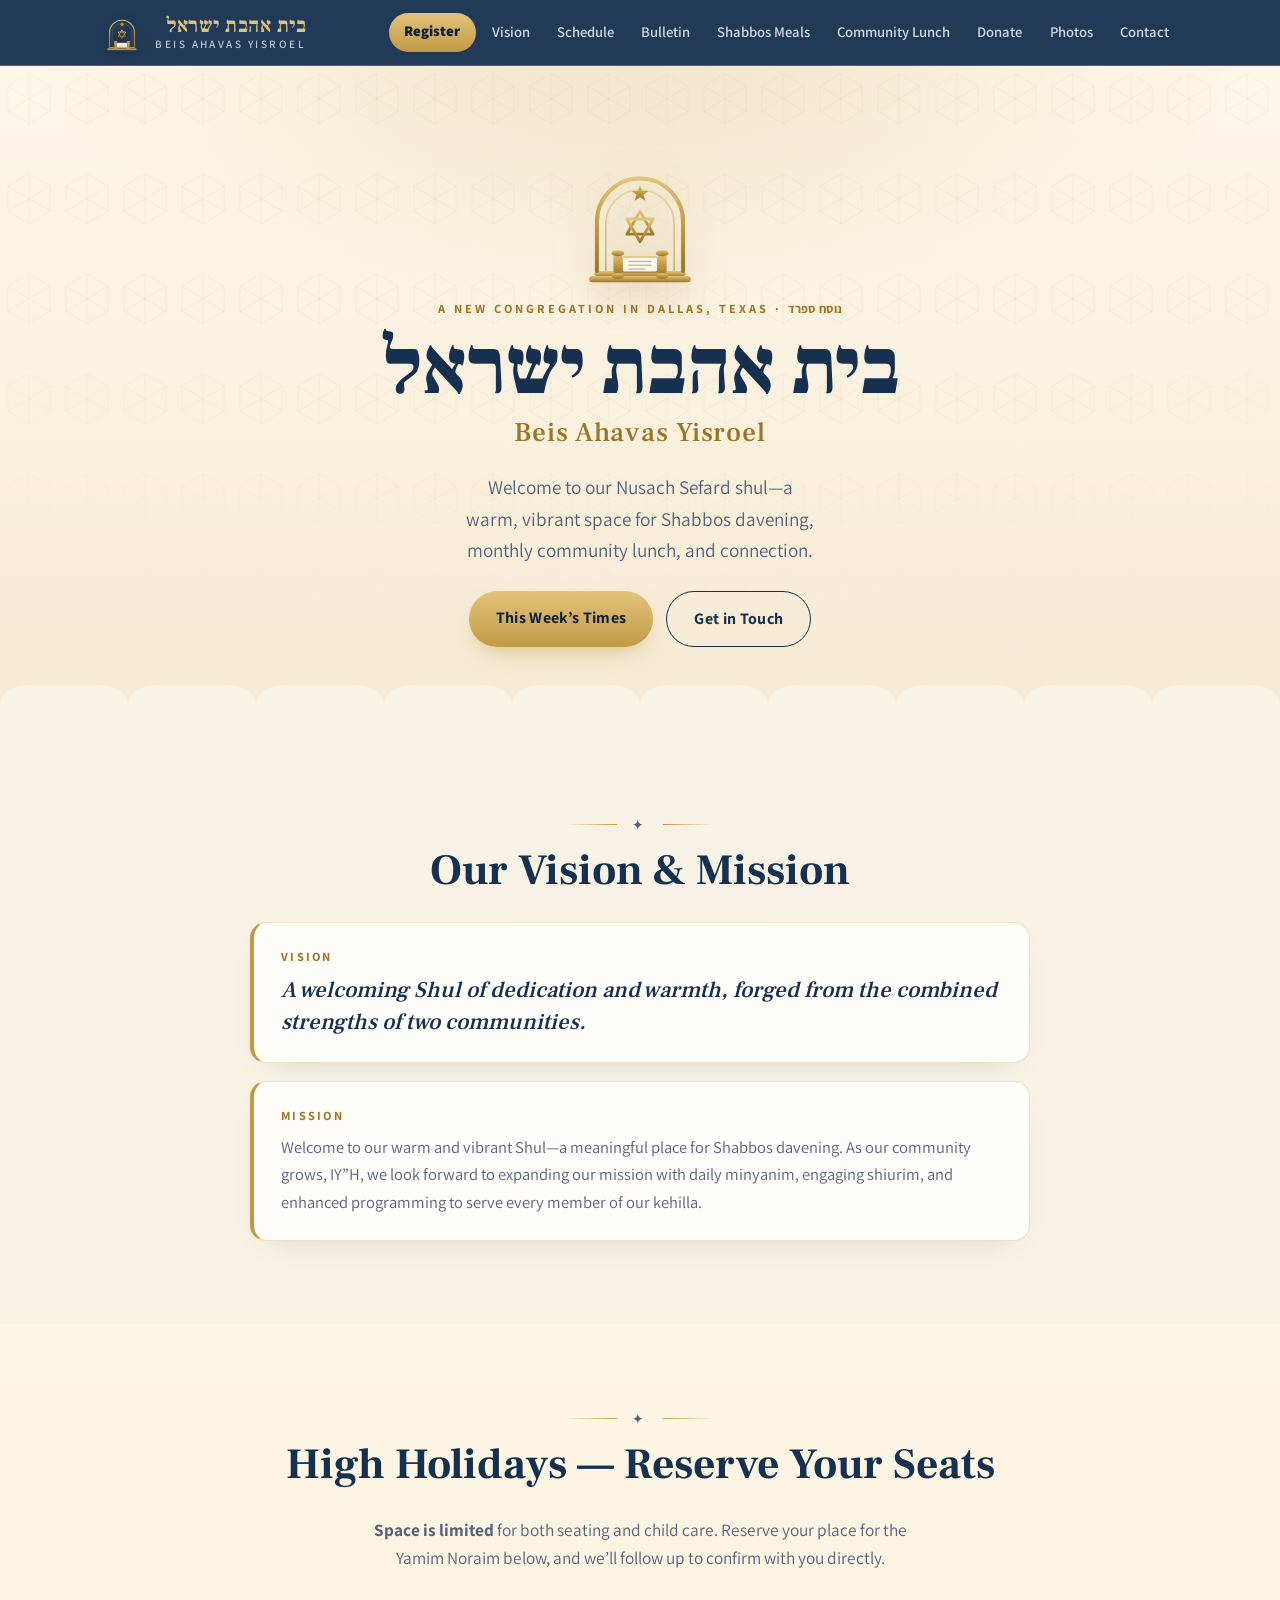
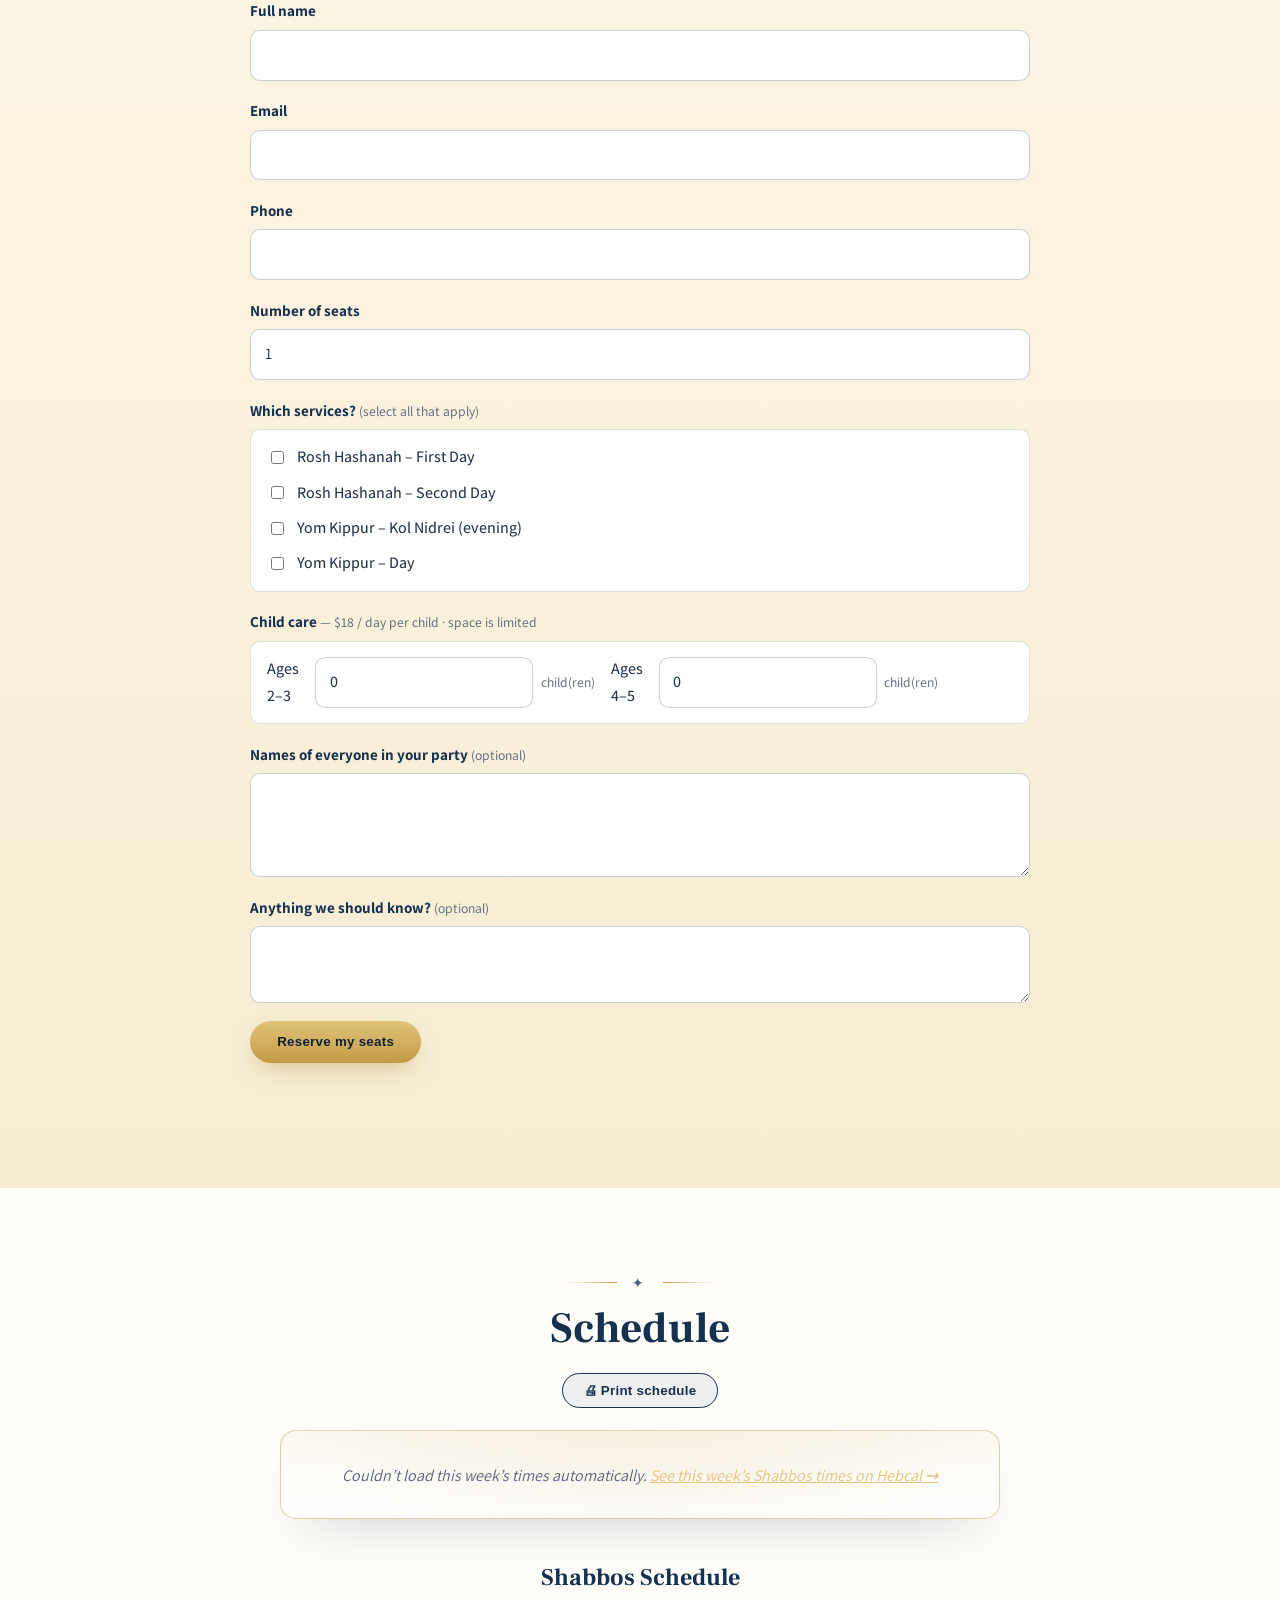
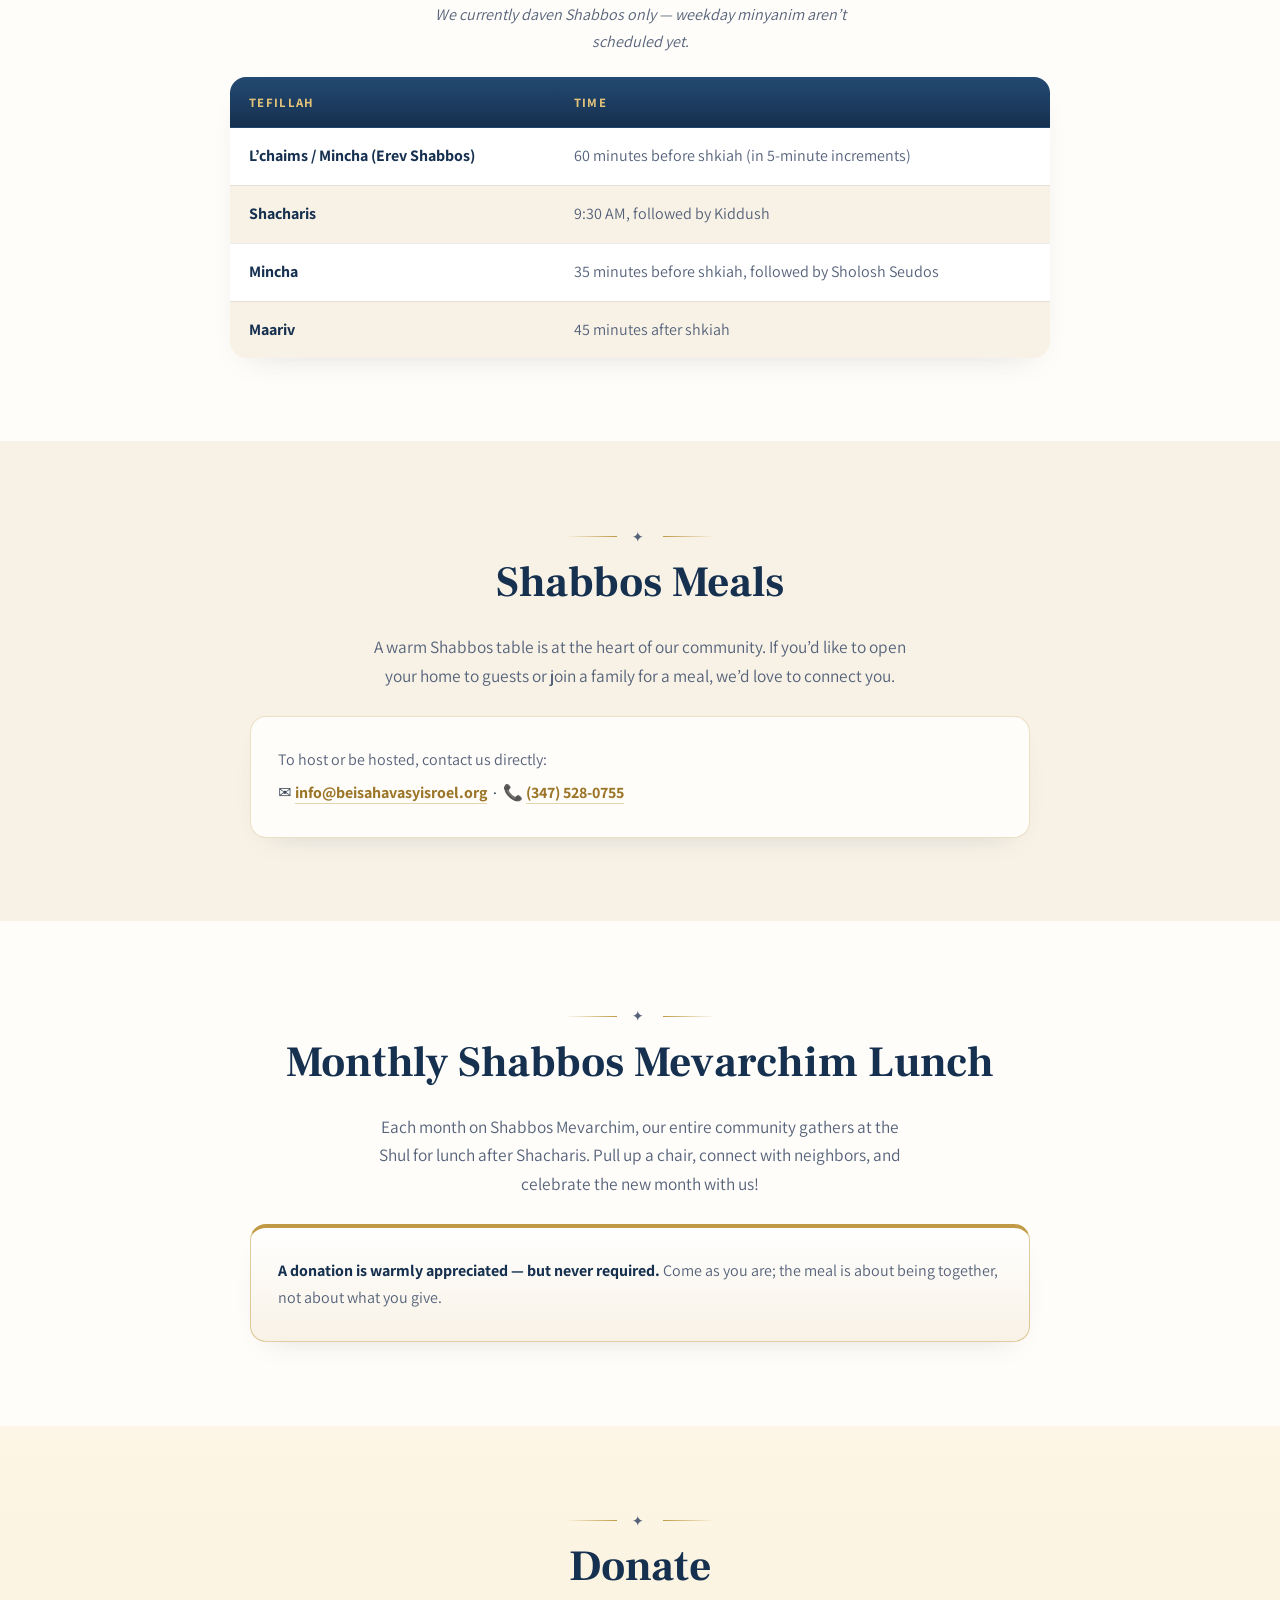
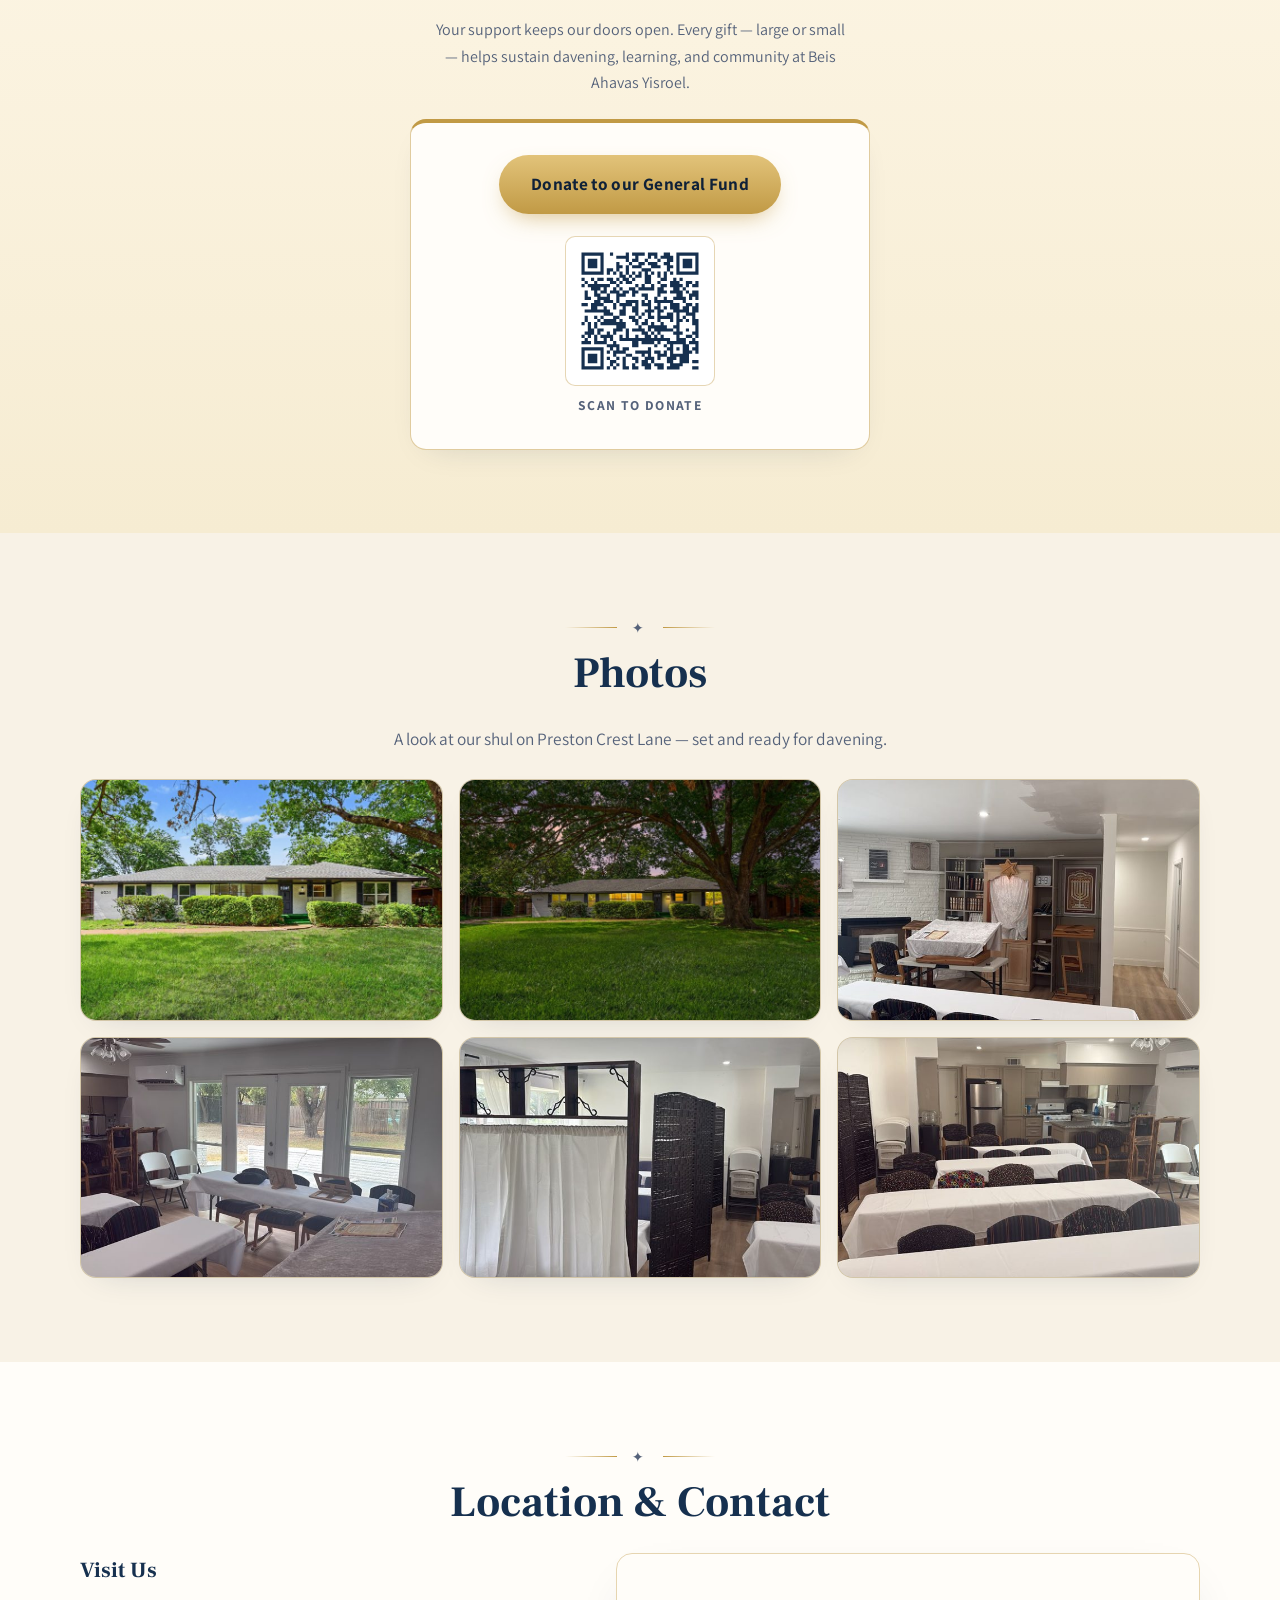
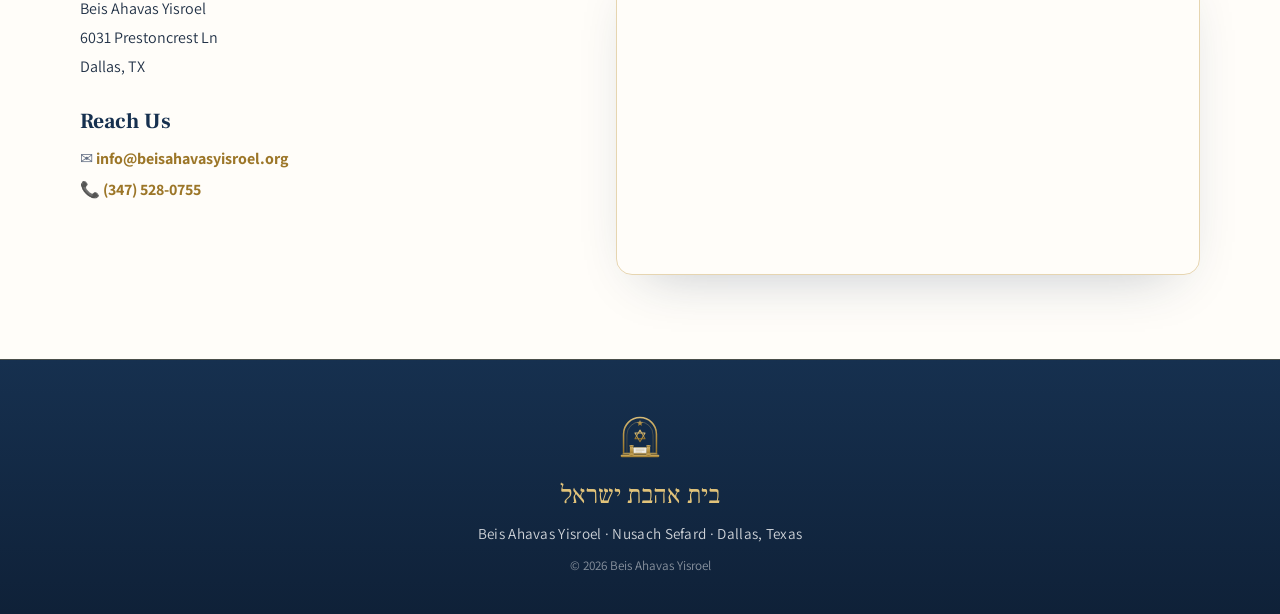
==== commit 96191c1a: "Maariv: shkiah+45 (was +60) on homepage schedule + bulletin auto-fill" ====
--- a/index.html
+++ b/index.html
@@ -155,7 +155,7 @@
             <tr><td>L&rsquo;chaims / Mincha (Erev Shabbos)</td><td>60 minutes before shkiah (in 5-minute increments)<span class="zman" id="zman-erev"></span></td></tr>
             <tr><td>Shacharis</td><td>9:30 AM, followed by Kiddush</td></tr>
             <tr><td>Mincha</td><td>35 minutes before shkiah, followed by Sholosh Seudos<span class="zman" id="zman-mincha"></span></td></tr>
-            <tr><td>Maariv</td><td>60 minutes after shkiah<span class="zman" id="zman-maariv"></span></td></tr>
+            <tr><td>Maariv</td><td>45 minutes after shkiah<span class="zman" id="zman-maariv"></span></td></tr>
           </tbody>
         </table>
       </div>
@@ -281,6 +281,6 @@
   <button class="lightbox-btn lightbox-next" id="lbNext" aria-label="Next photo">&#8250;</button>
 </div>
 
-<script src="js/main.js?v=7"></script>
+<script src="js/main.js?v=8"></script>
 </body>
 </html>
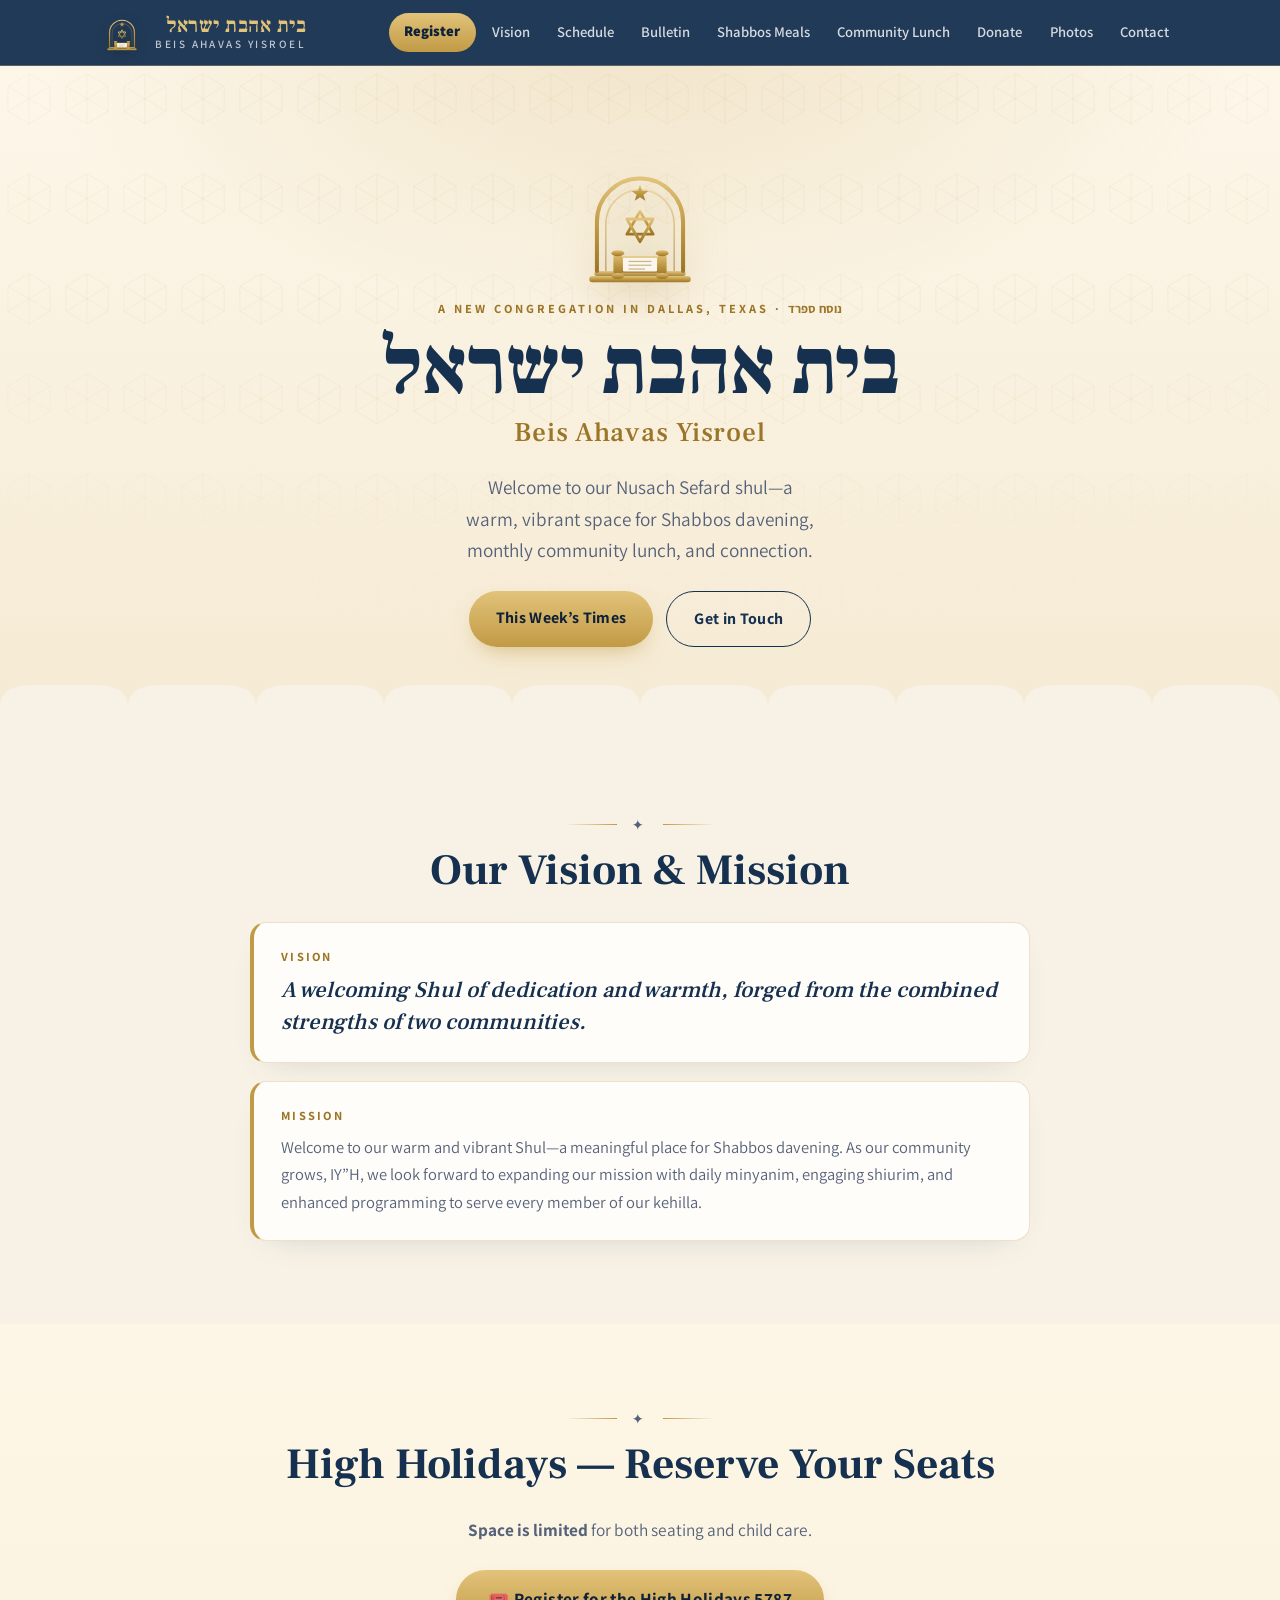
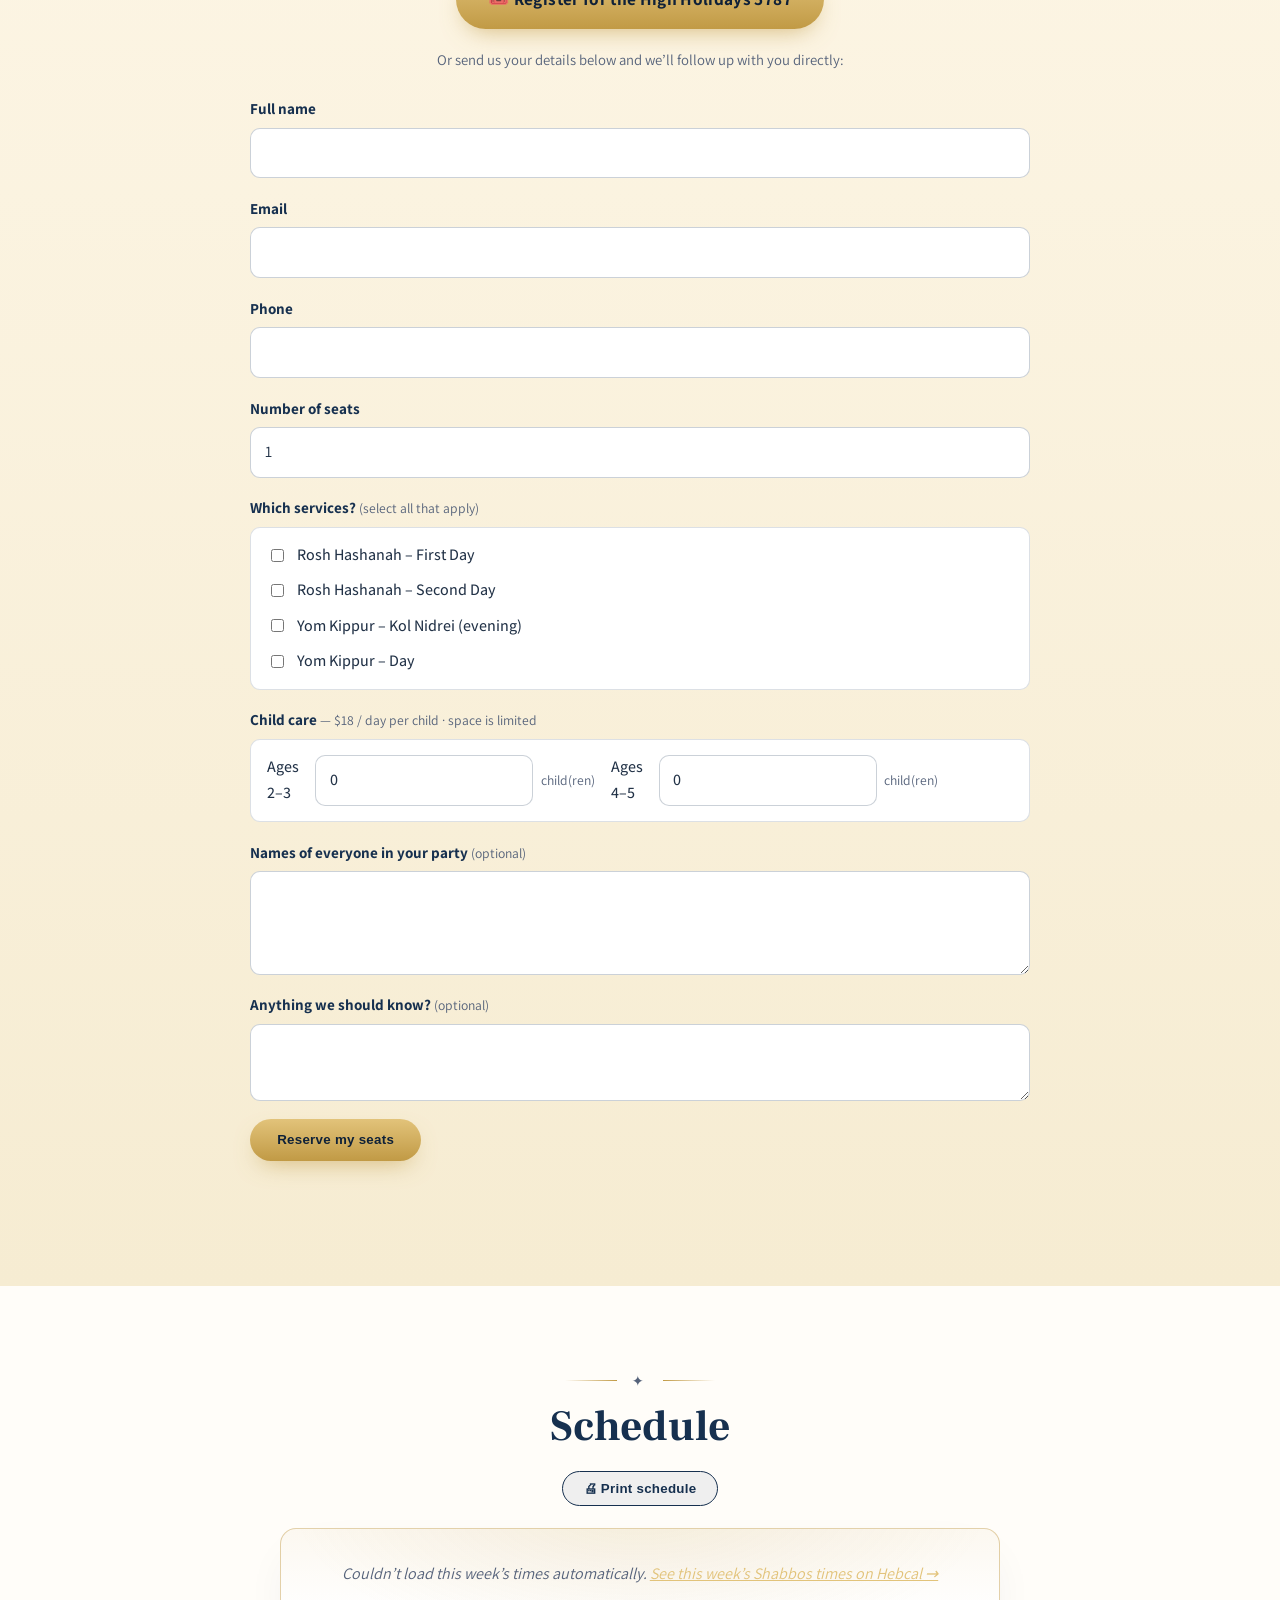
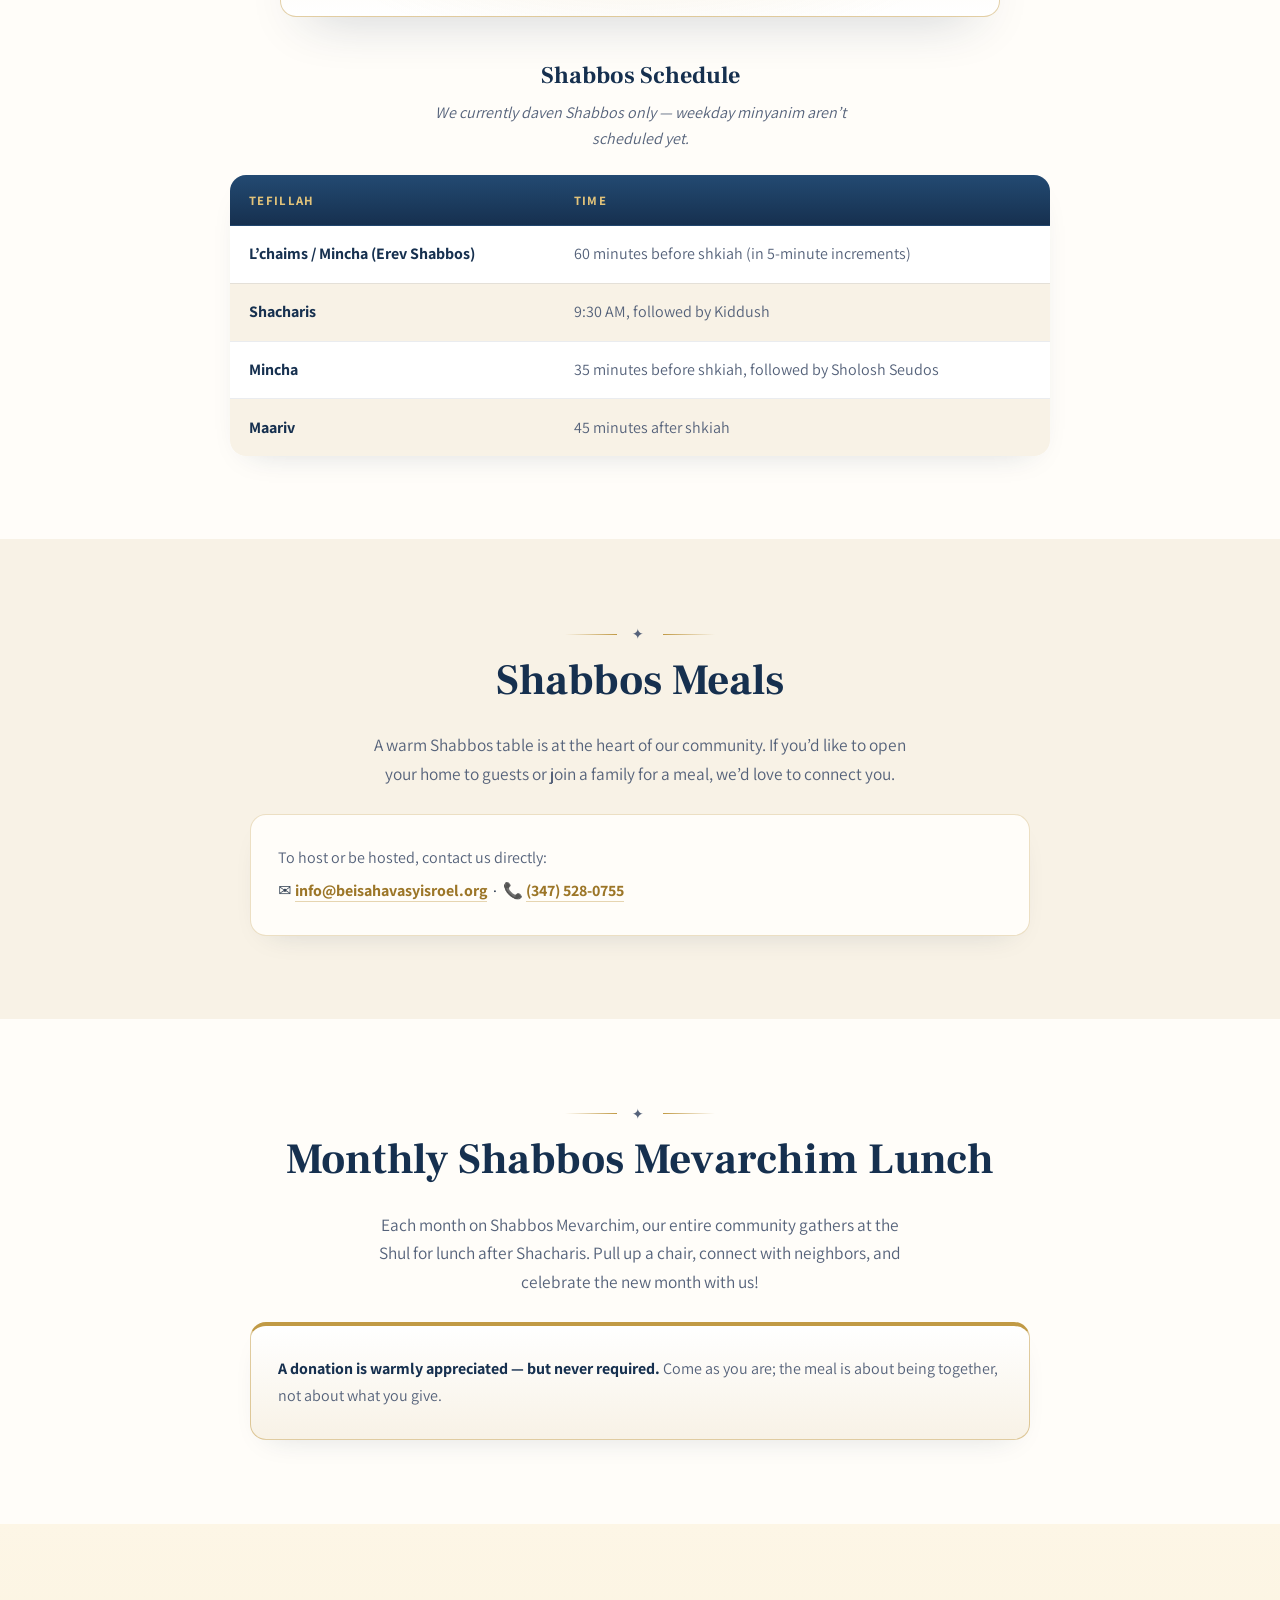
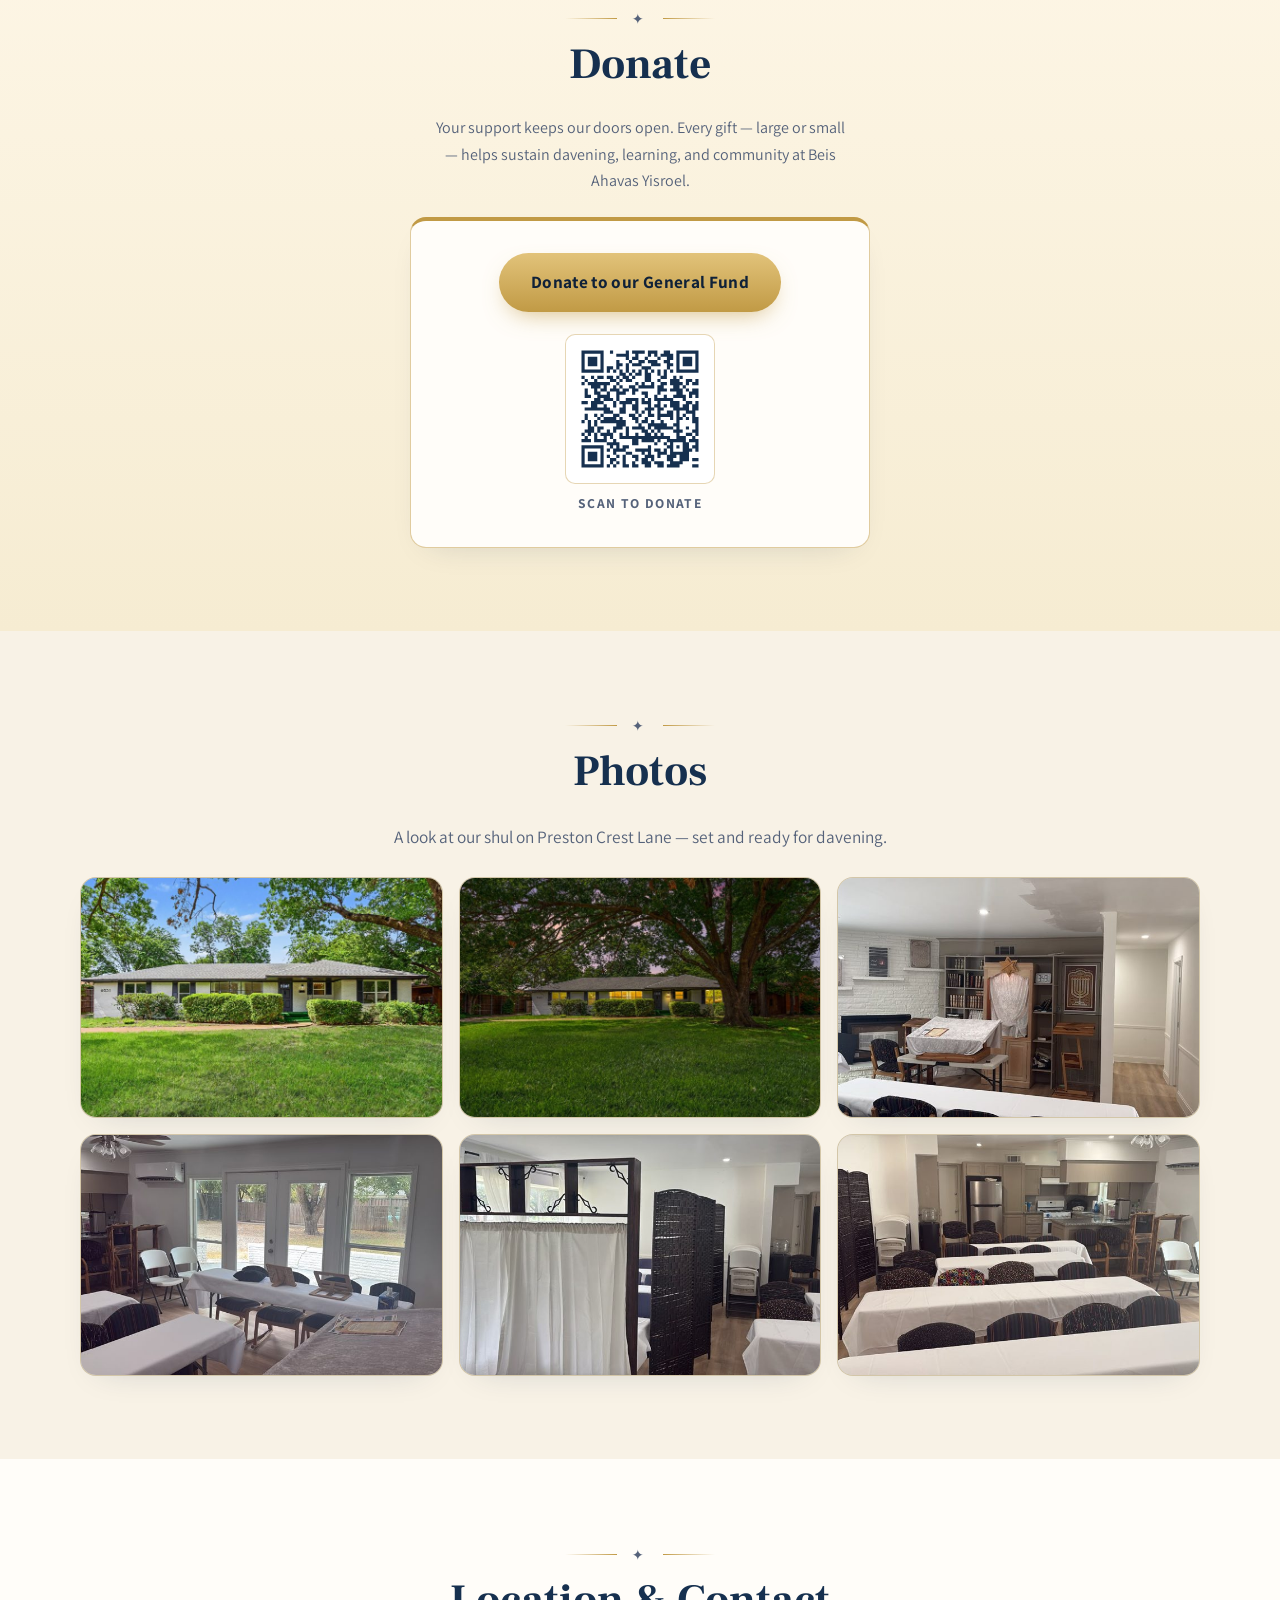
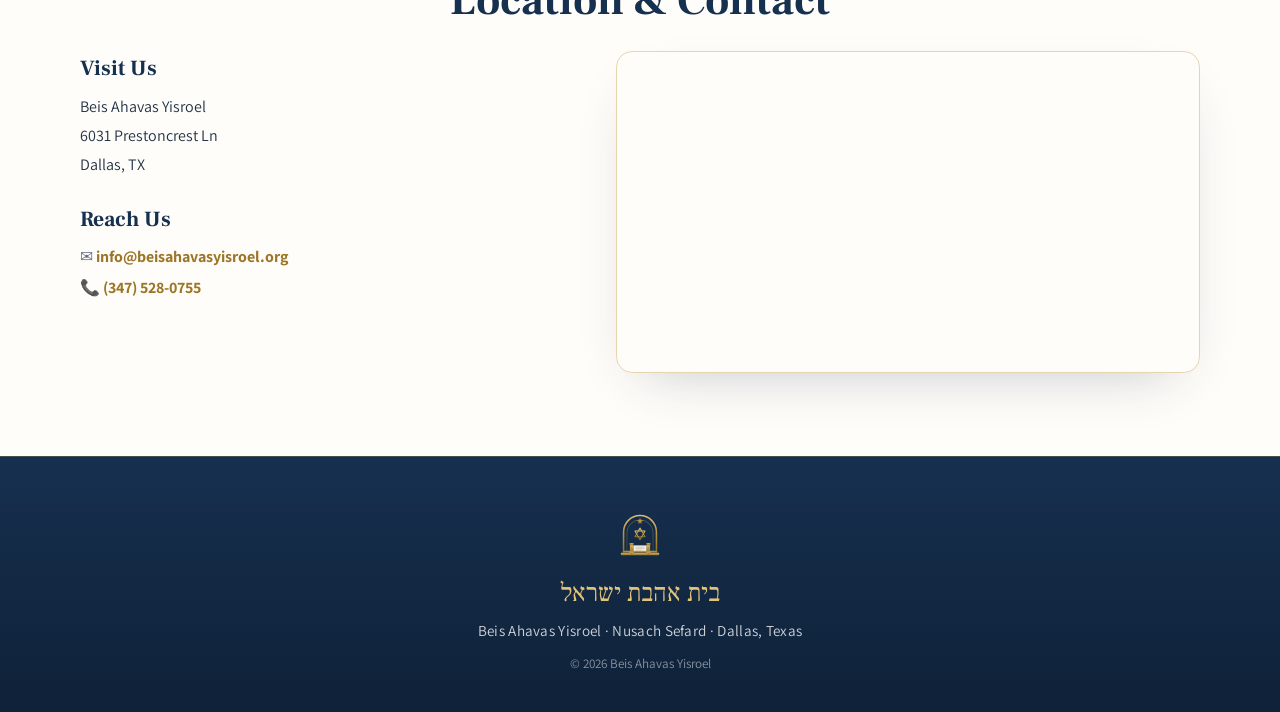
==== commit 94dc958e: "Add High Holidays 5787 campaign button (Zeffy ticketing) as primary CTA in Register section" ====
--- a/index.html
+++ b/index.html
@@ -85,7 +85,11 @@
     <div class="section-inner narrow">
       <p class="ornament" aria-hidden="true"><span></span>✦<span></span></p>
       <h2>High Holidays &mdash; Reserve Your Seats</h2>
-      <p class="lead"><strong>Space is limited</strong> for both seating and child care. Reserve your place for the Yamim Noraim below, and we&rsquo;ll follow up to confirm with you directly.</p>
+      <p class="lead"><strong>Space is limited</strong> for both seating and child care.</p>
+      <div class="hh-campaign">
+        <a class="btn btn-gold btn-lg" href="https://www.zeffy.com/en-US/ticketing/high-holidays--5787-2" target="_blank" rel="noopener">🎟️ Register for the High Holidays 5787</a>
+      </div>
+      <p class="reg-or">Or send us your details below and we&rsquo;ll follow up with you directly:</p>
       <form id="regForm" class="reg-form">
         <div class="reg-field">
           <label for="reg-name">Full name</label>
--- a/css/styles.css
+++ b/css/styles.css
@@ -309,6 +309,10 @@
 }
 .site-nav a.nav-cta::after { display: none; }
 .site-nav a.nav-cta:hover, .site-nav a.nav-cta:focus-visible { color: var(--navy-900); filter: brightness(1.06); }
+
+/* ---------- High Holidays campaign button ---------- */
+.hh-campaign { text-align: center; margin: 0 0 1.2rem; }
+.reg-or { text-align: center; color: var(--ink-soft); font-size: .92rem; margin: 0 0 1.5rem; }
 
 /* ---------- Registration form ---------- */
 .reg-form { text-align: left; margin-top: 1.5rem; display: grid; gap: 1.1rem; }
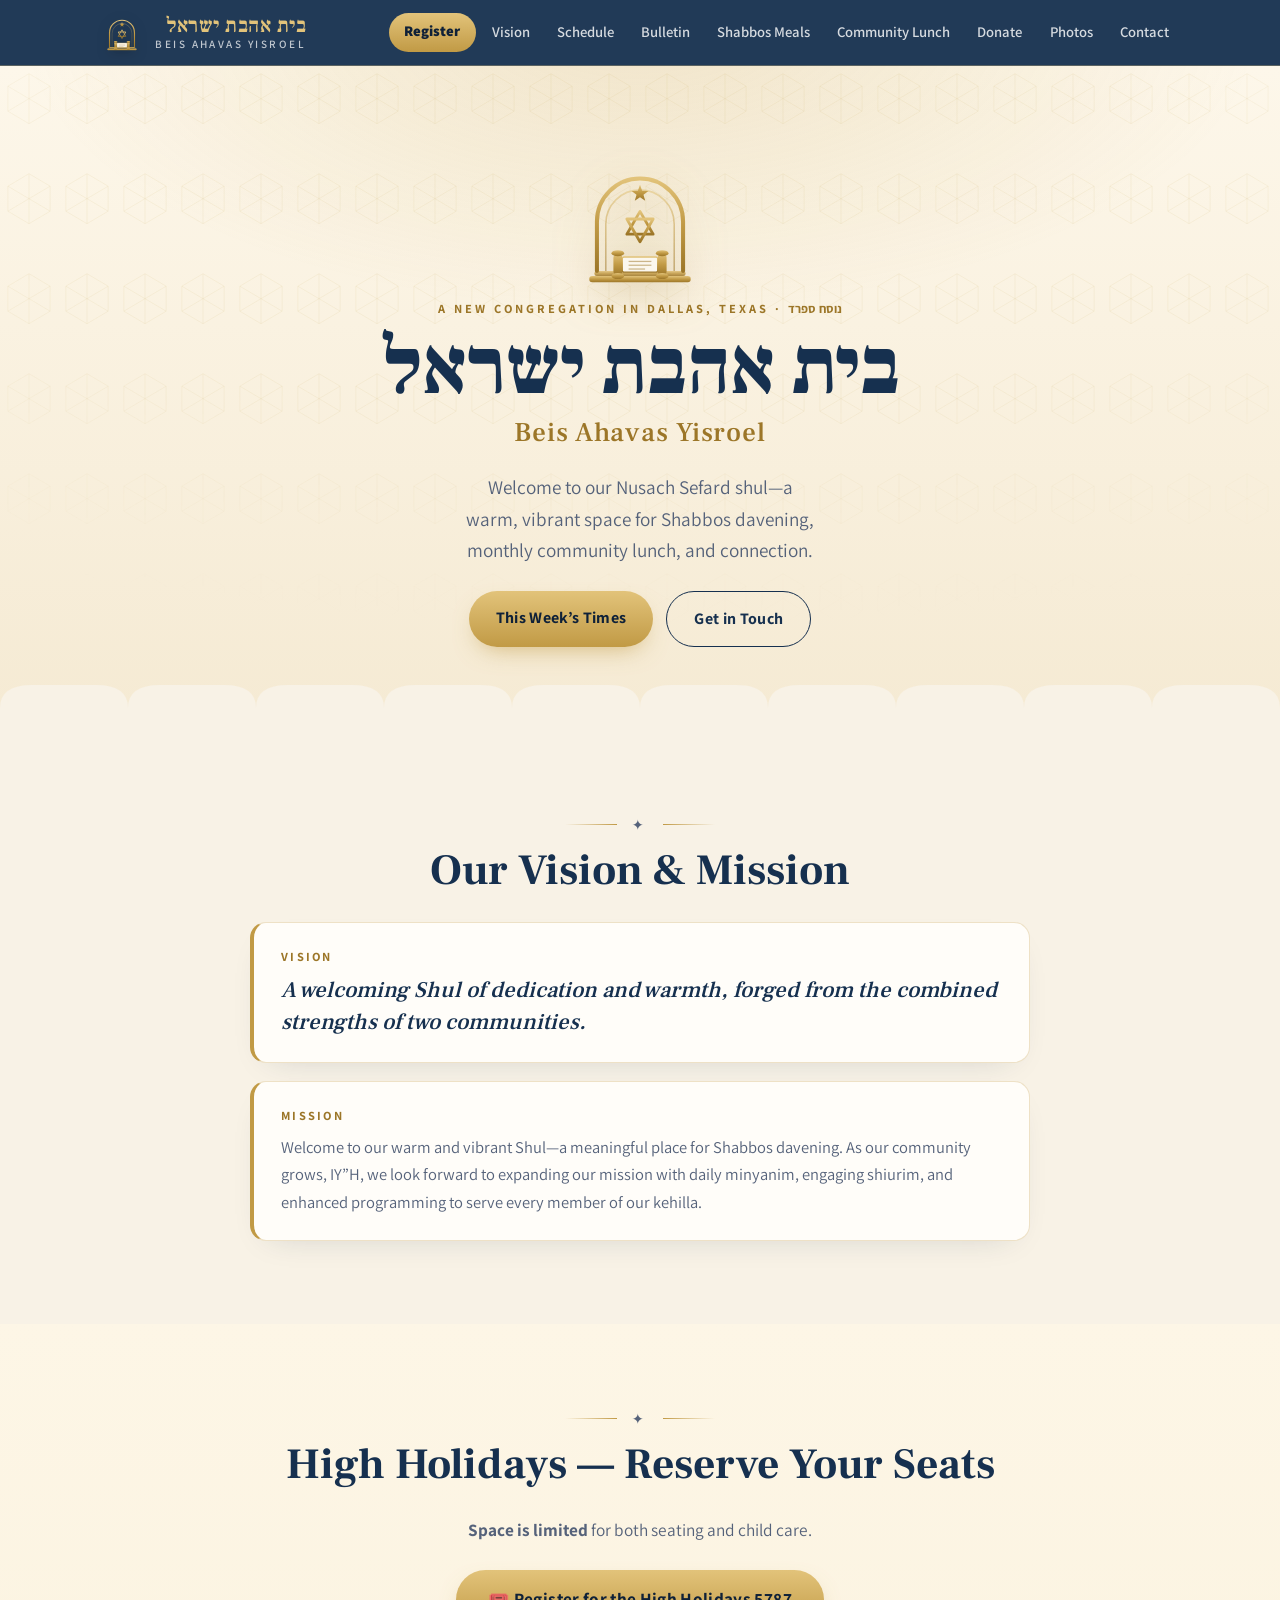
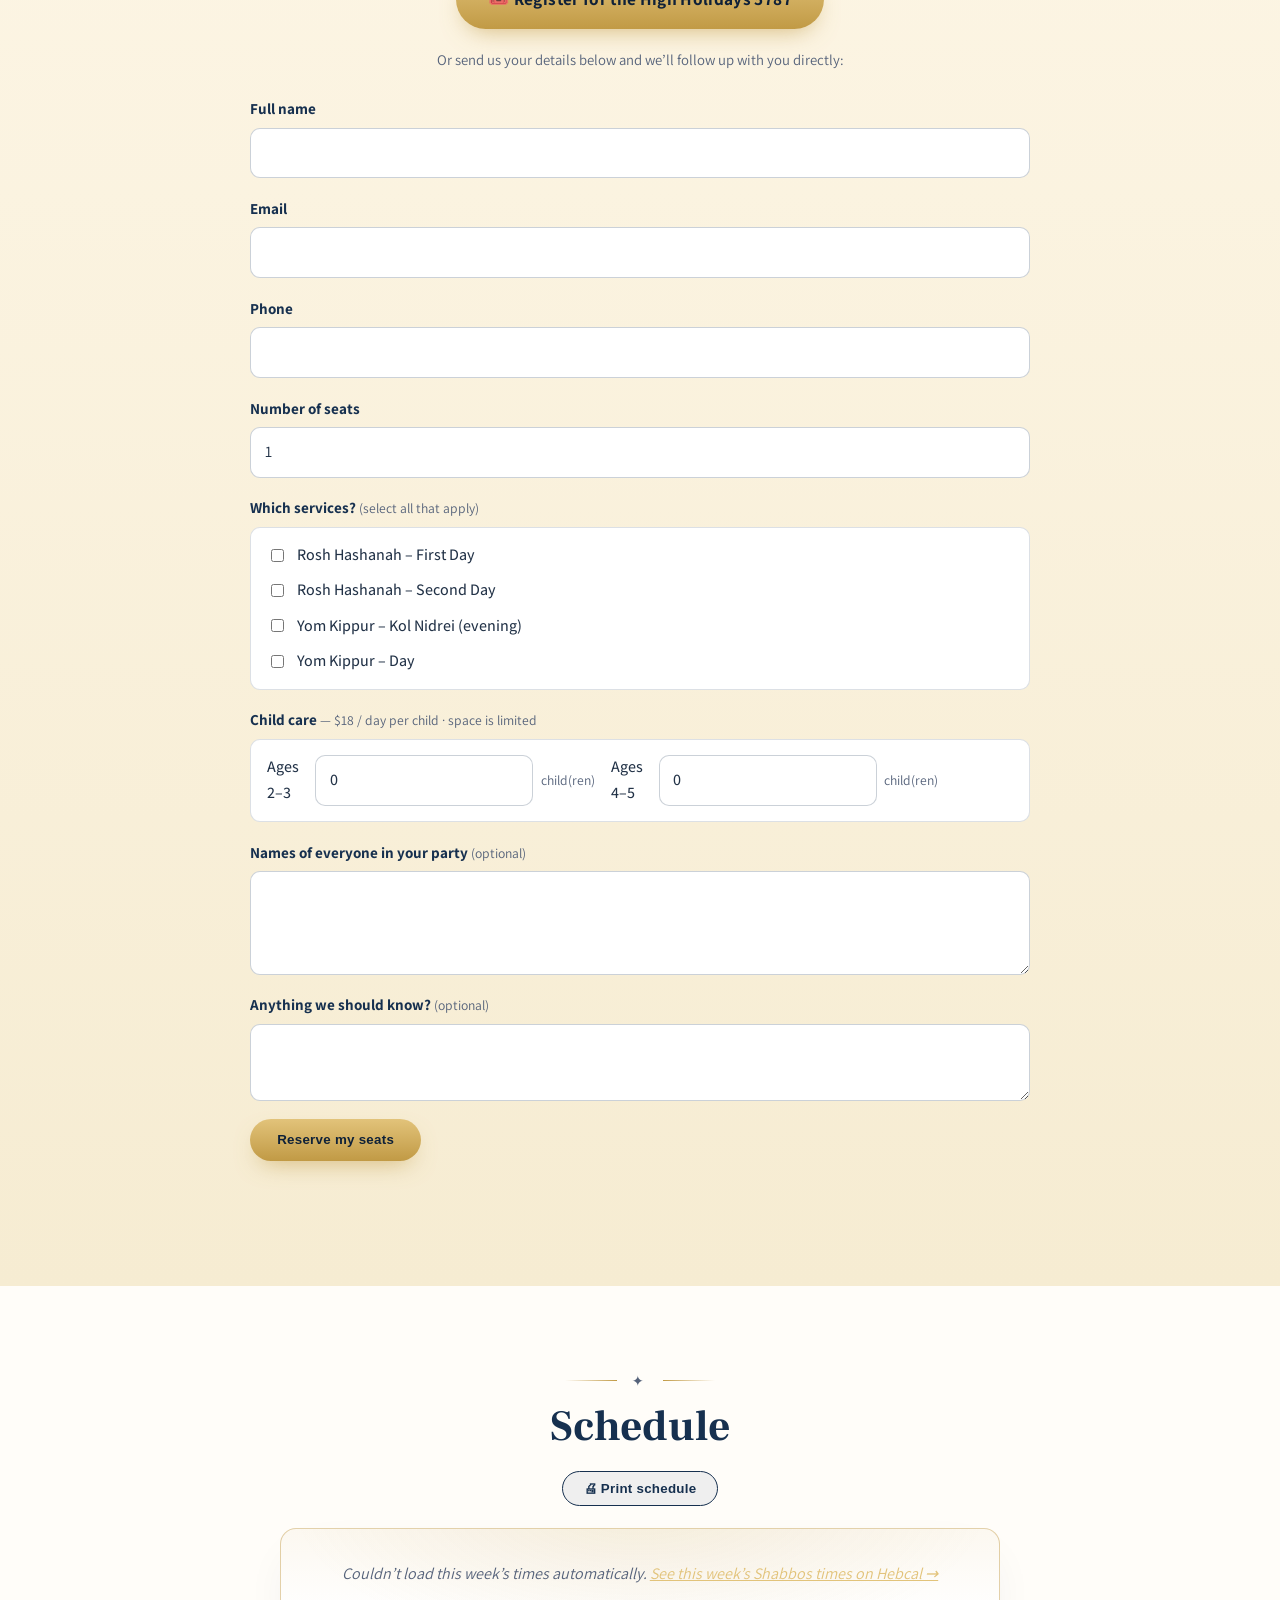
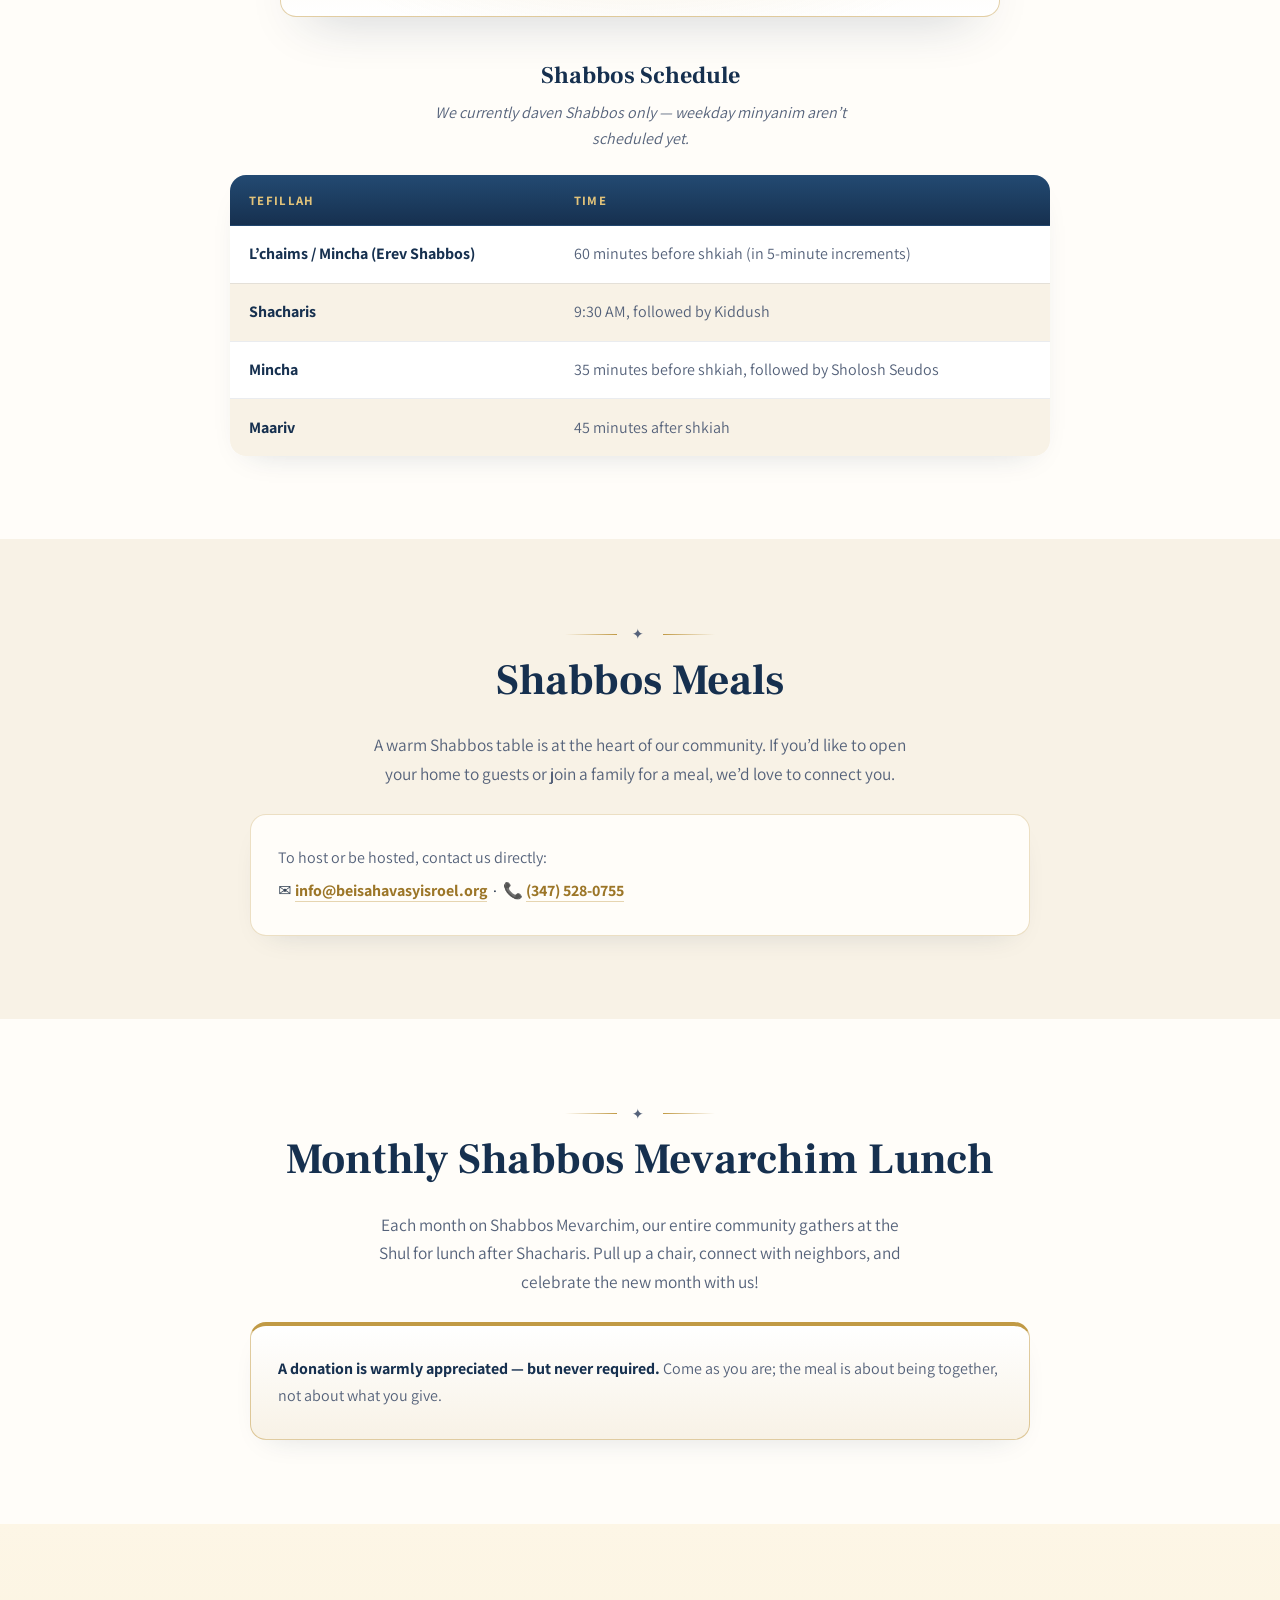
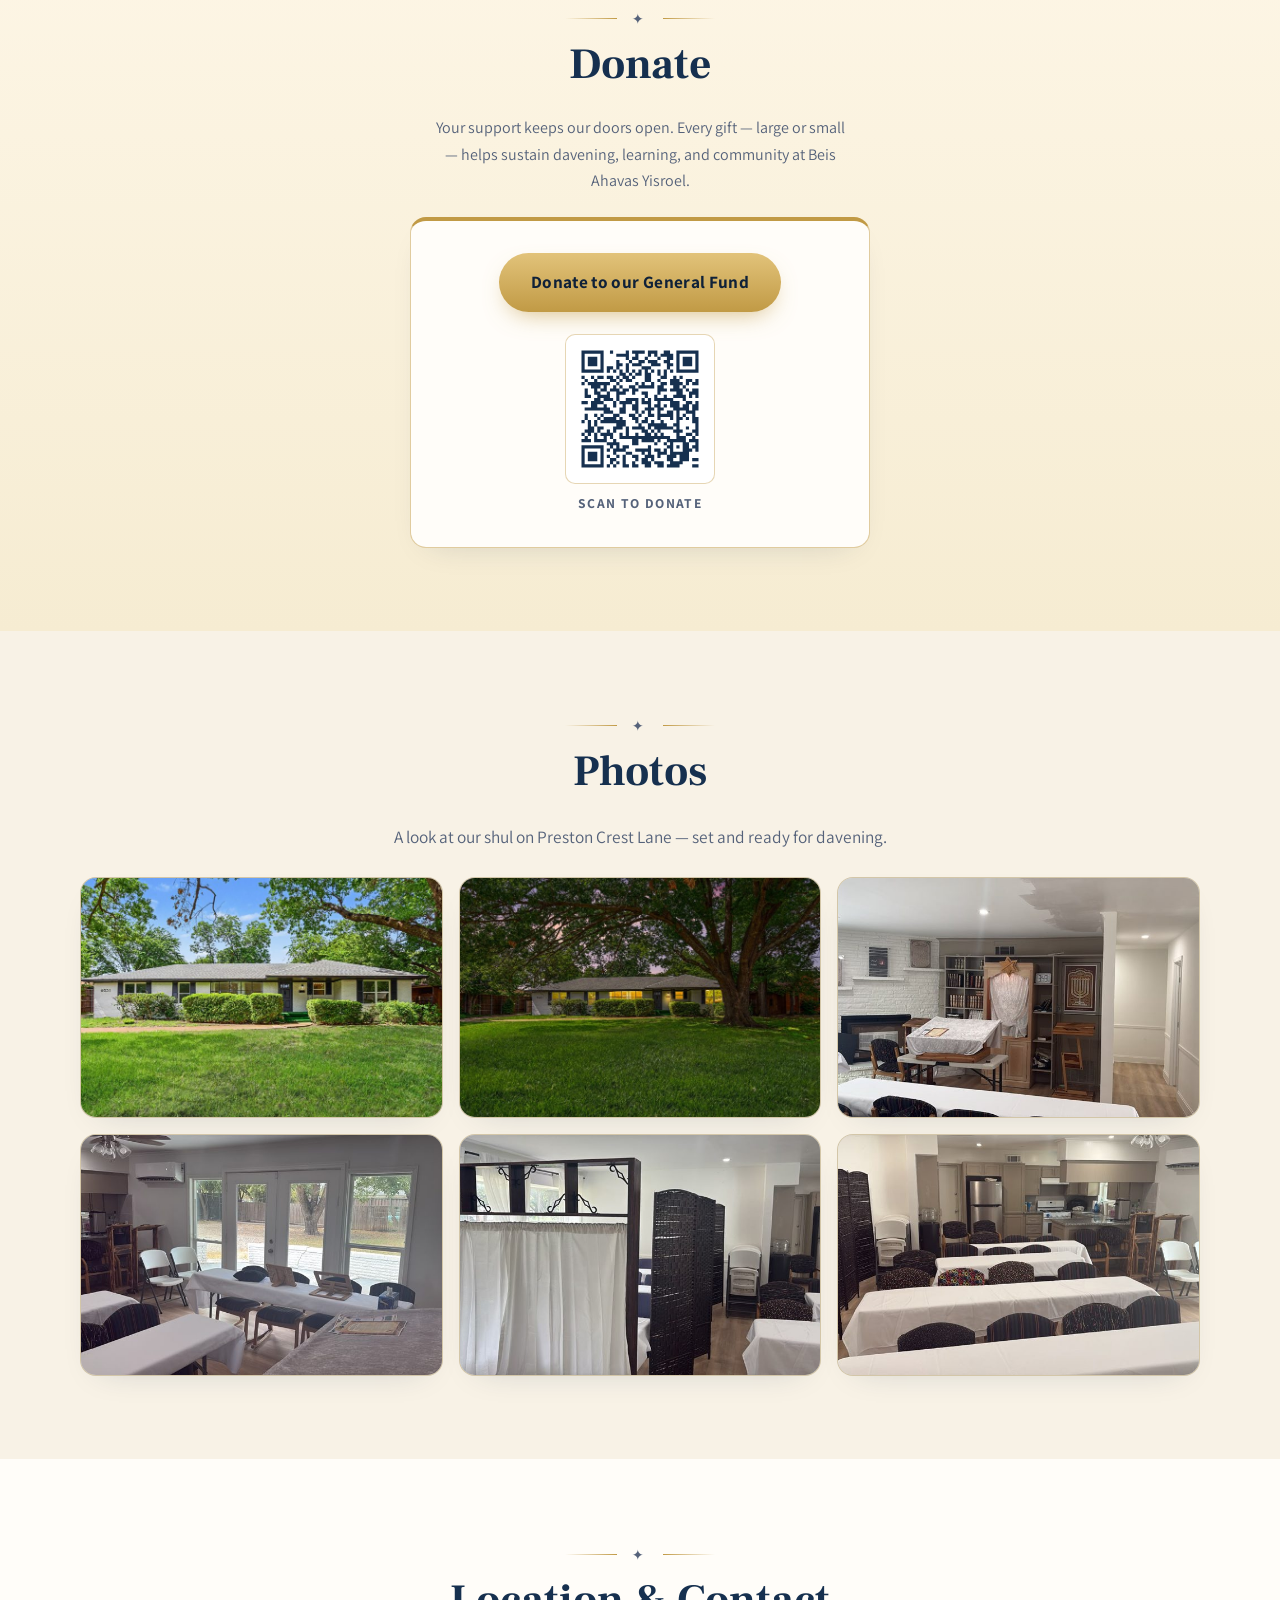
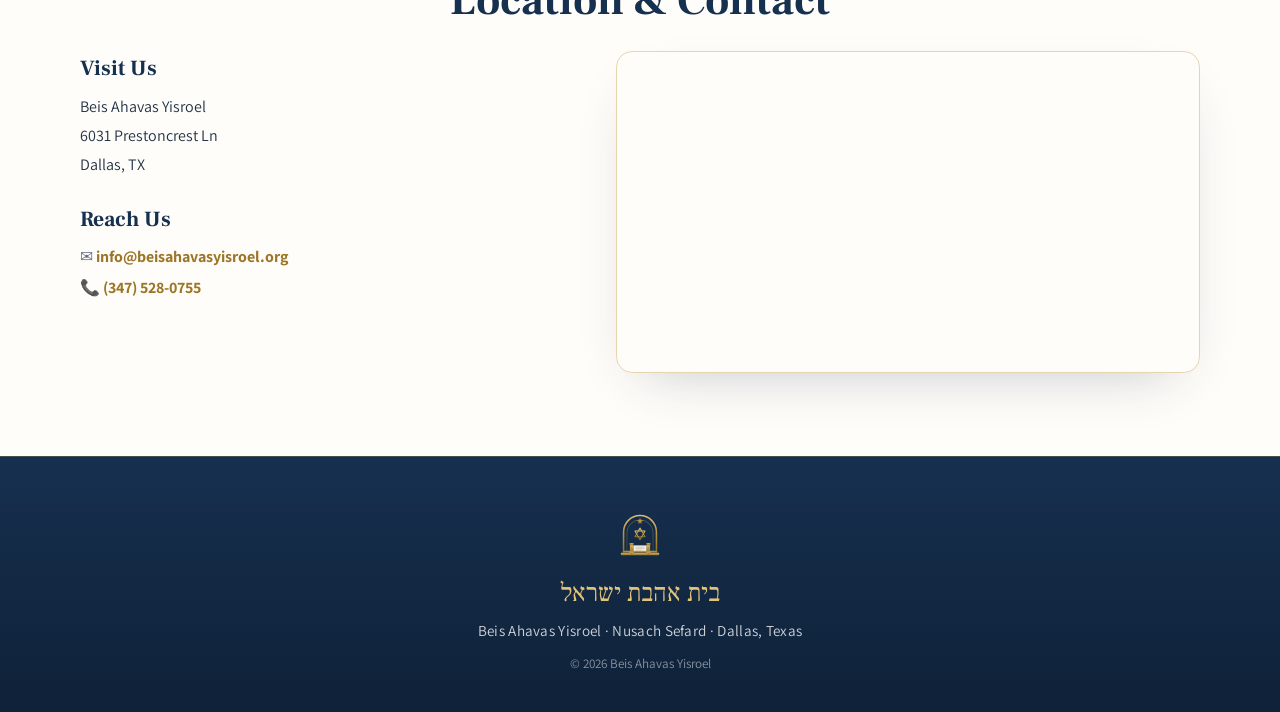
==== commit ecfff31f: "High Holidays campaign button opens Zeffy ticketing in an on-page overlay (iframe modal); link fallb" ====
--- a/index.html
+++ b/index.html
@@ -87,7 +87,7 @@
       <h2>High Holidays &mdash; Reserve Your Seats</h2>
       <p class="lead"><strong>Space is limited</strong> for both seating and child care.</p>
       <div class="hh-campaign">
-        <a class="btn btn-gold btn-lg" href="https://www.zeffy.com/en-US/ticketing/high-holidays--5787-2" target="_blank" rel="noopener">🎟️ Register for the High Holidays 5787</a>
+        <a class="btn btn-gold btn-lg" id="hhCampaignBtn" href="https://www.zeffy.com/en-US/ticketing/high-holidays--5787-2" target="_blank" rel="noopener">🎟️ Register for the High Holidays 5787</a>
       </div>
       <p class="reg-or">Or send us your details below and we&rsquo;ll follow up with you directly:</p>
       <form id="regForm" class="reg-form">
@@ -285,6 +285,13 @@
   <button class="lightbox-btn lightbox-next" id="lbNext" aria-label="Next photo">&#8250;</button>
 </div>
 
-<script src="js/main.js?v=8"></script>
+<div class="zeffy-modal" id="zeffyModal" aria-hidden="true" role="dialog" aria-modal="true" aria-label="High Holidays 5787 registration">
+  <div class="zeffy-modal-inner">
+    <button class="zeffy-modal-close" id="zeffyClose" aria-label="Close registration">&times;</button>
+    <iframe id="zeffyFrame" title="High Holidays 5787 Registration" src="" allow="payment" referrerpolicy="no-referrer-when-downgrade"></iframe>
+  </div>
+</div>
+
+<script src="js/main.js?v=9"></script>
 </body>
 </html>
--- a/css/styles.css
+++ b/css/styles.css
@@ -313,6 +313,14 @@
 /* ---------- High Holidays campaign button ---------- */
 .hh-campaign { text-align: center; margin: 0 0 1.2rem; }
 .reg-or { text-align: center; color: var(--ink-soft); font-size: .92rem; margin: 0 0 1.5rem; }
+
+/* Zeffy registration overlay */
+.zeffy-modal { position: fixed; inset: 0; z-index: 400; display: none; align-items: center; justify-content: center; background: rgba(11,26,48,.72); padding: 2vh 1rem; }
+.zeffy-modal.open { display: flex; }
+.zeffy-modal-inner { position: relative; width: 100%; max-width: 820px; height: 92vh; background: #fff; border-radius: 14px; overflow: hidden; box-shadow: 0 30px 80px -20px rgba(0,0,0,.6); }
+.zeffy-modal iframe { width: 100%; height: 100%; border: 0; display: block; }
+.zeffy-modal-close { position: absolute; top: 8px; right: 10px; z-index: 2; width: 40px; height: 40px; border-radius: 50%; border: 0; background: rgba(18,39,68,.92); color: #fff; font-size: 1.7rem; line-height: 1; cursor: pointer; }
+.zeffy-modal-close:hover { background: var(--navy); }
 
 /* ---------- Registration form ---------- */
 .reg-form { text-align: left; margin-top: 1.5rem; display: grid; gap: 1.1rem; }
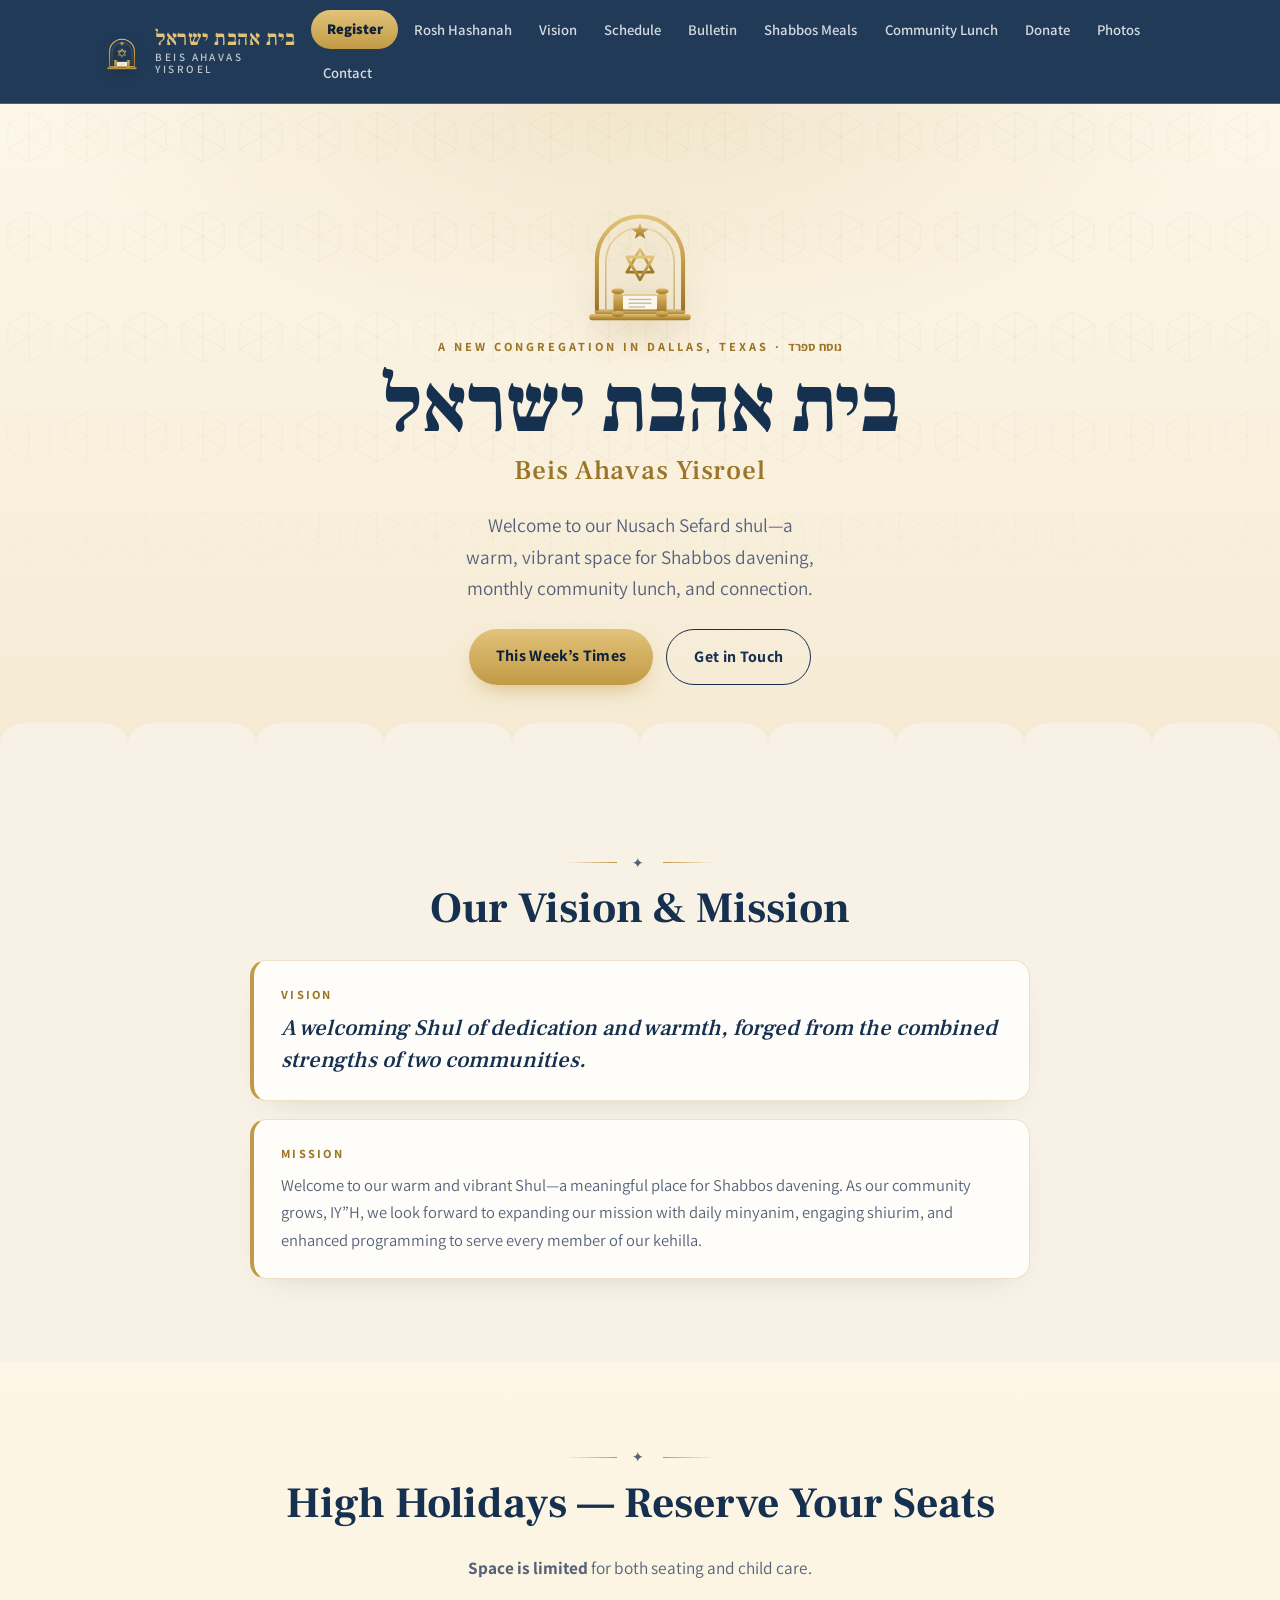
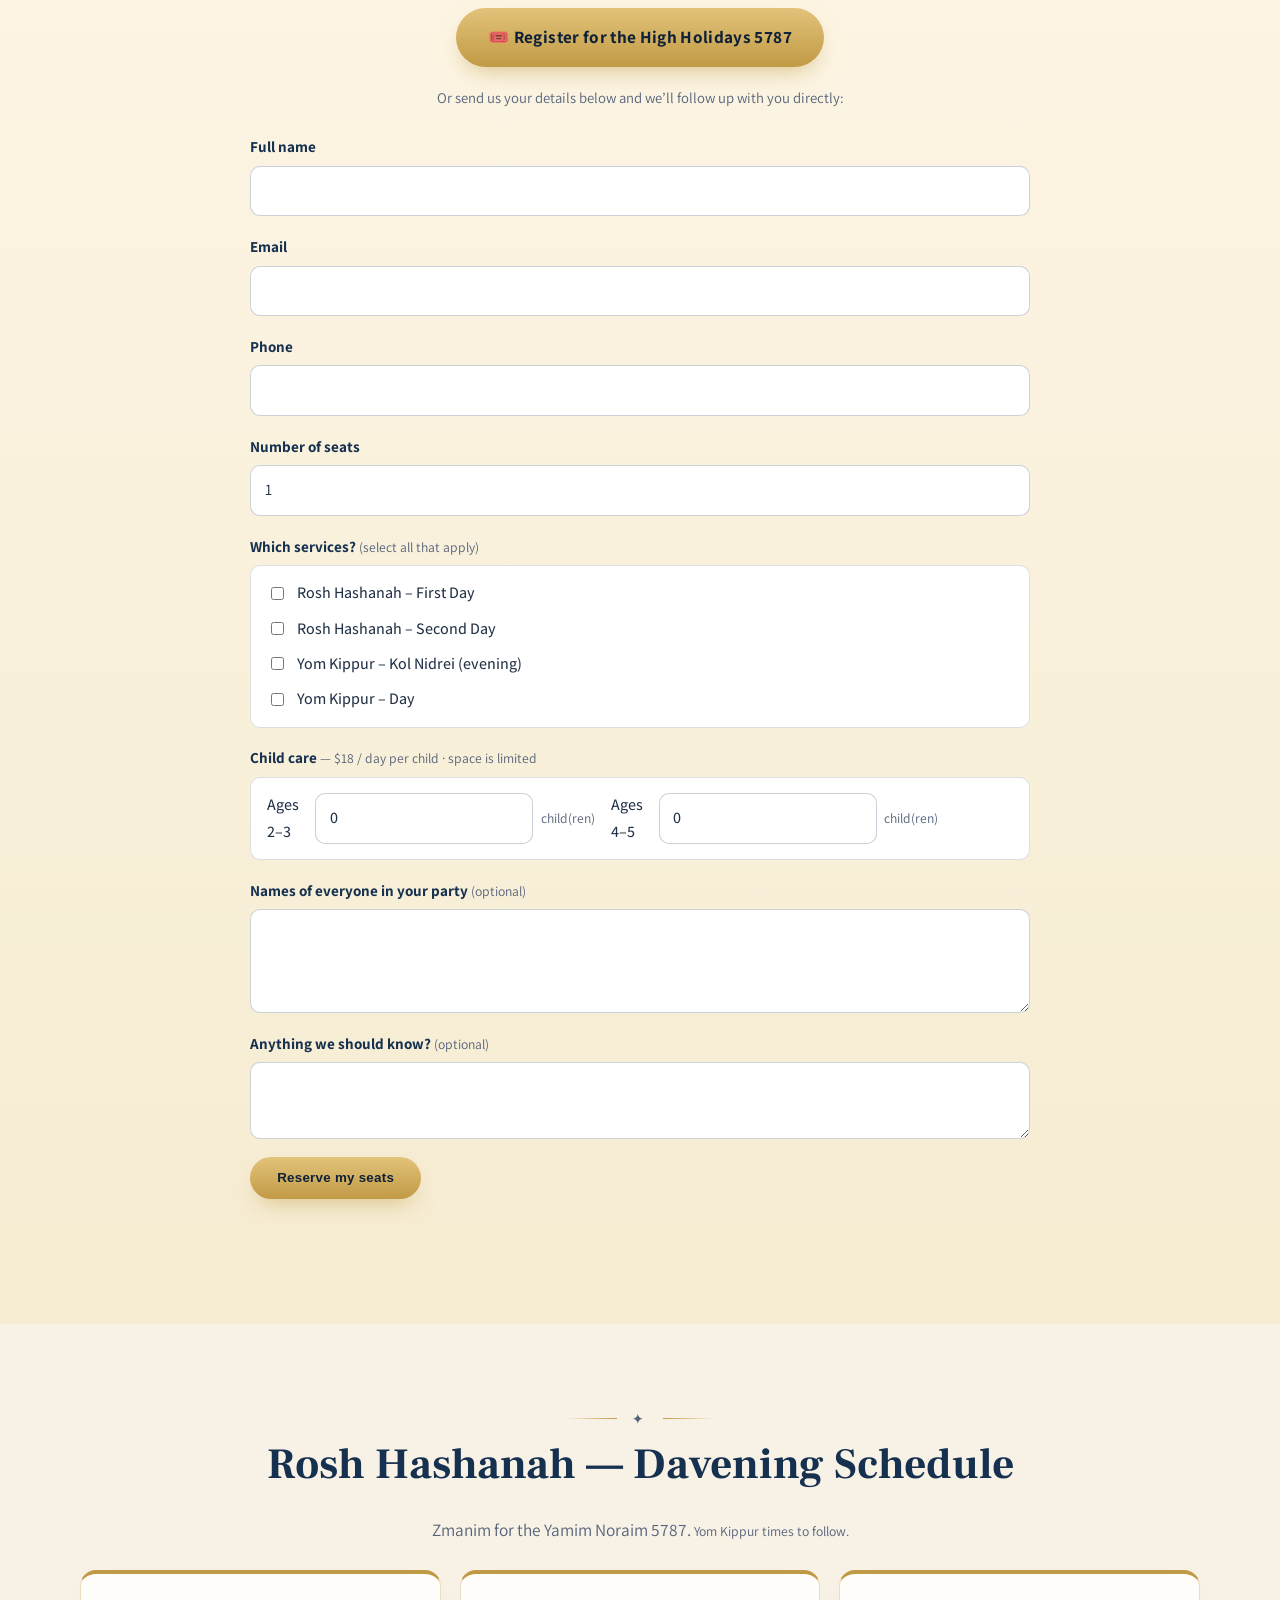
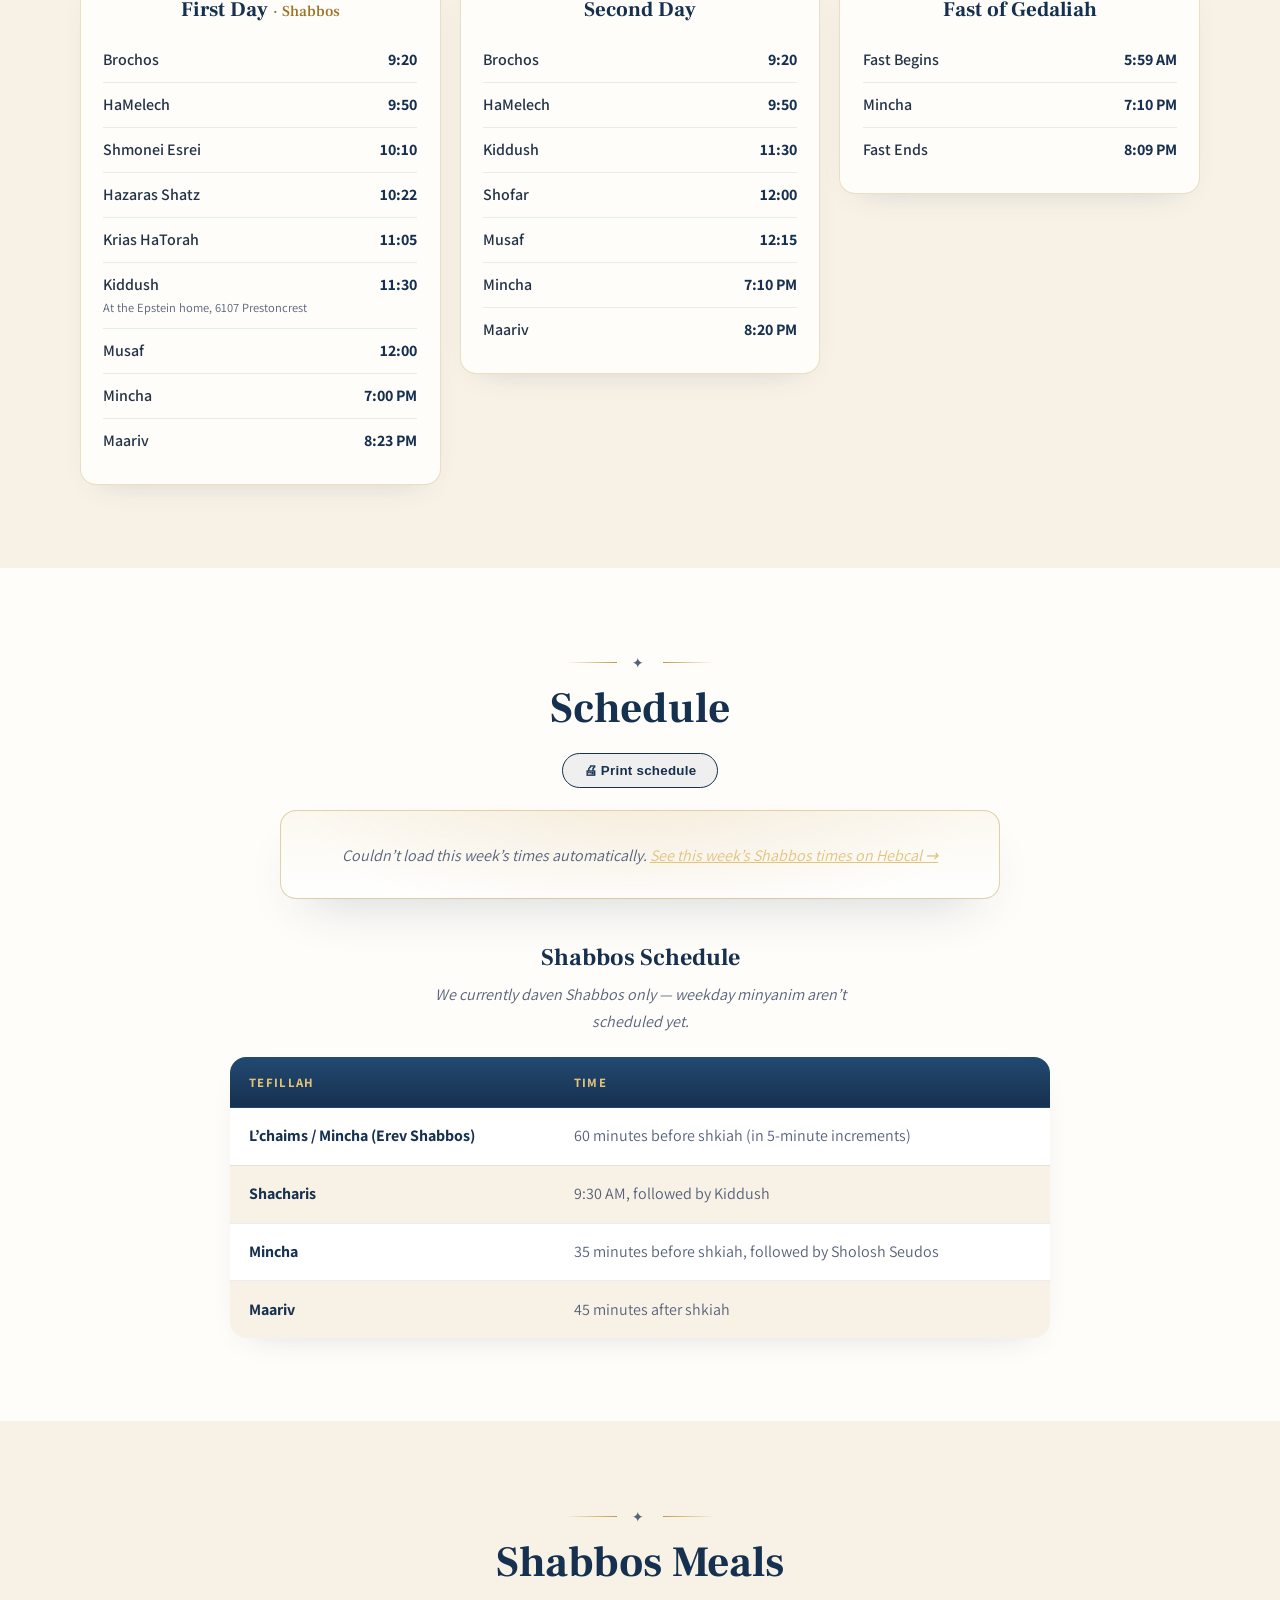
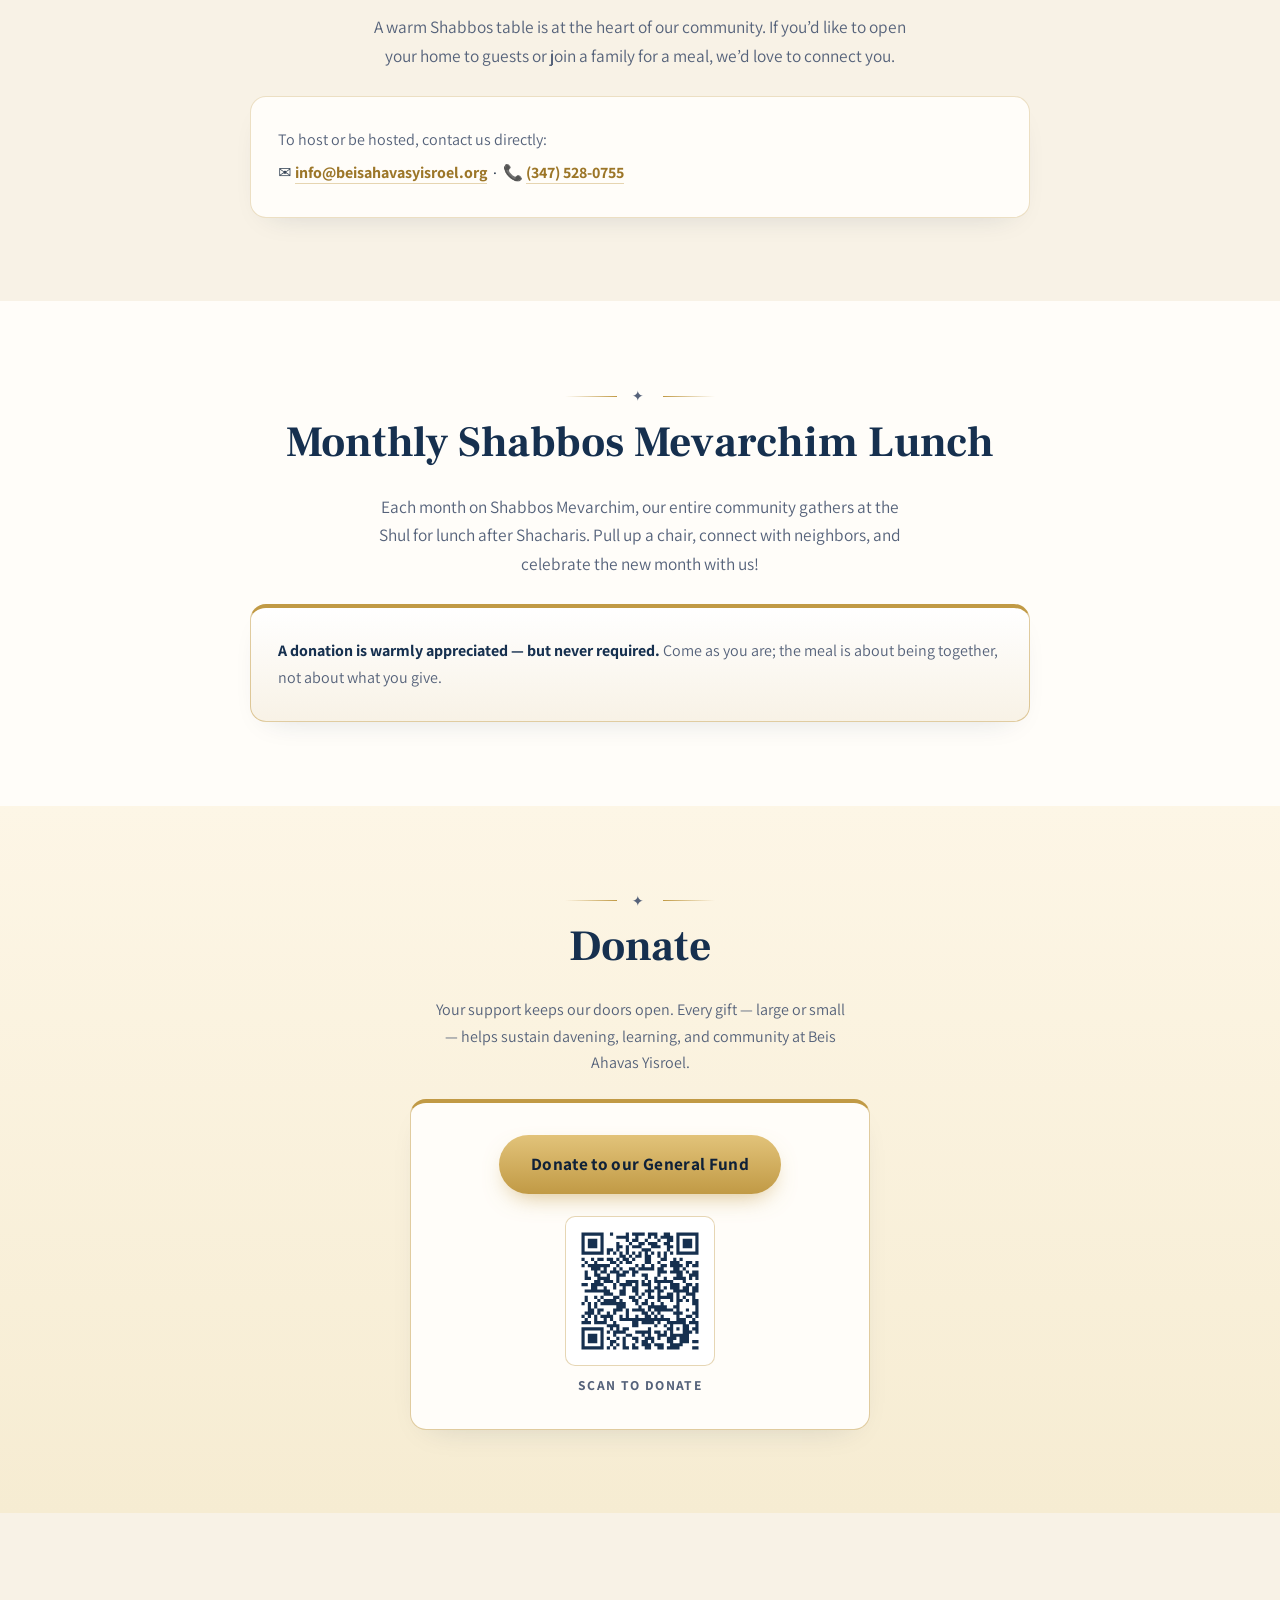
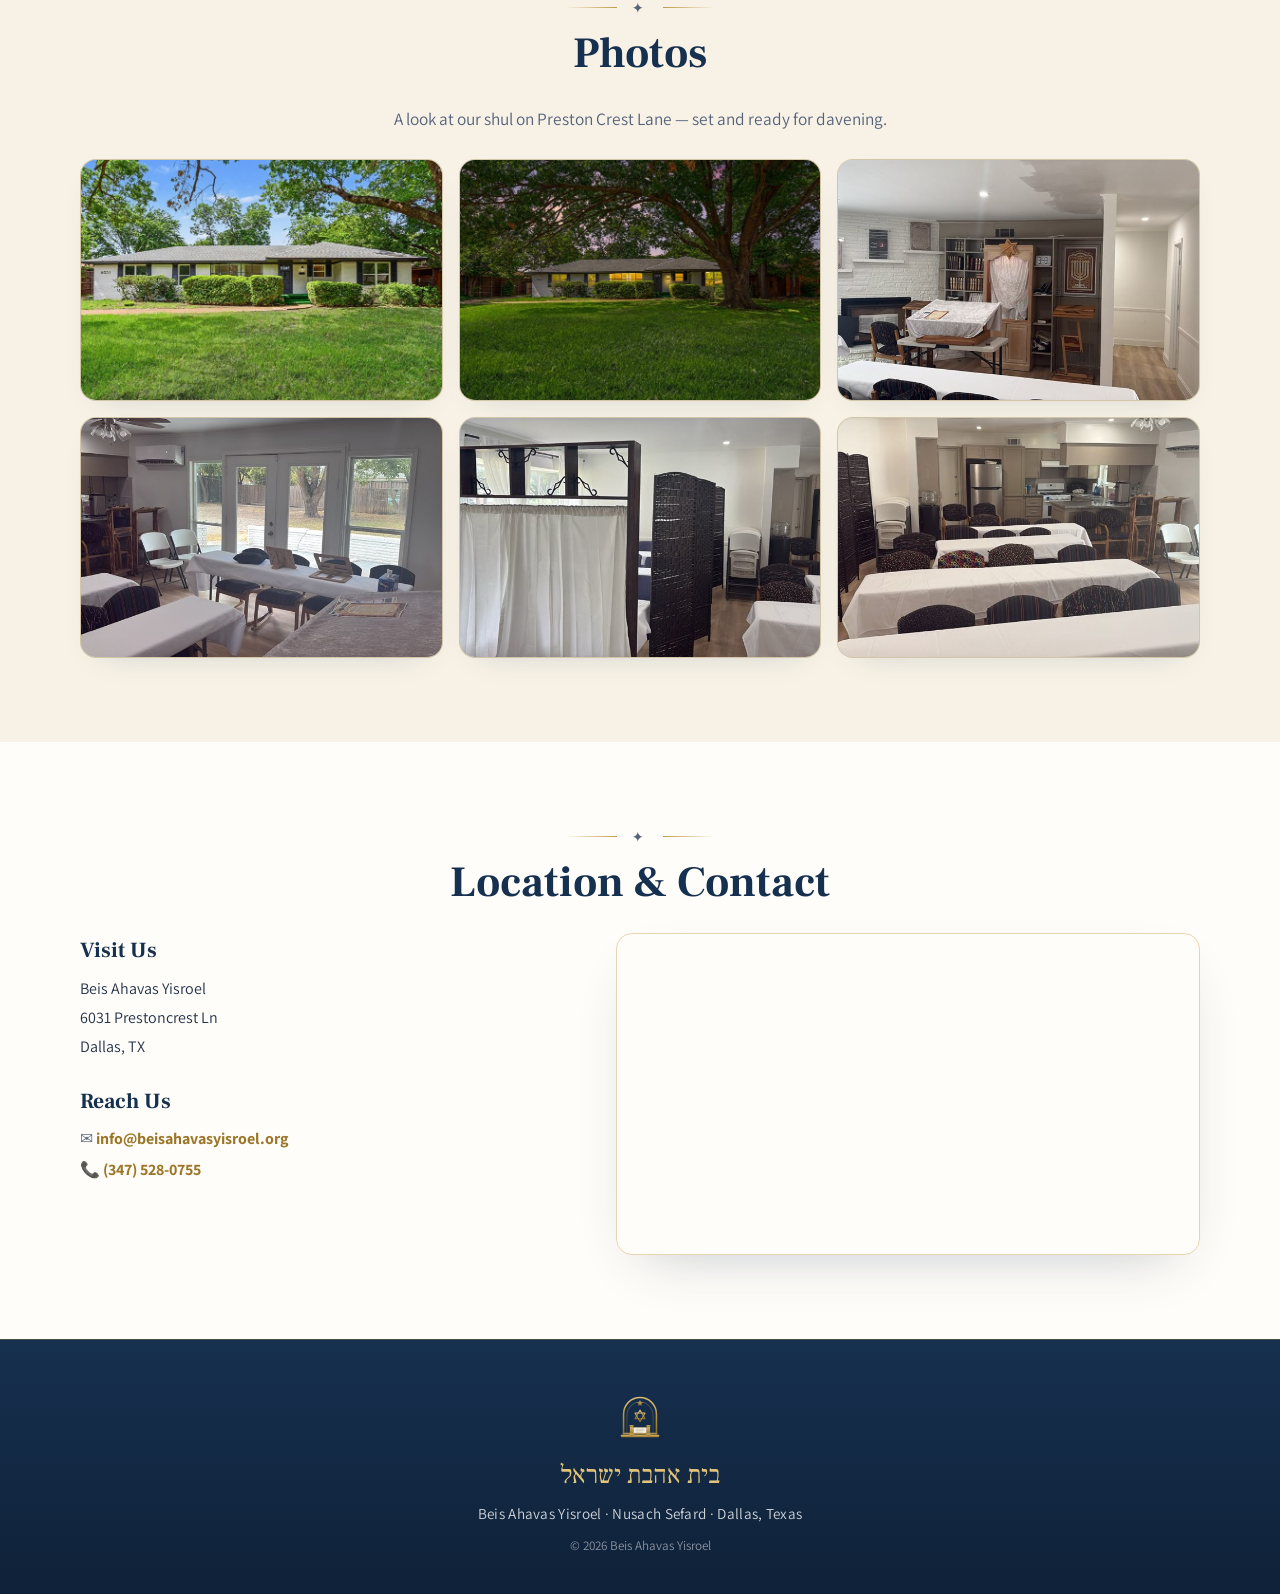
==== commit 678d2028: "Add Rosh Hashanah 5787 davening schedule (Day 1 Shabbos, Day 2, Fast of Gedaliah) per Ben's sheet; c" ====
--- a/index.html
+++ b/index.html
@@ -10,7 +10,7 @@
 <link rel="preconnect" href="https://fonts.googleapis.com">
 <link rel="preconnect" href="https://fonts.gstatic.com" crossorigin>
 <link href="https://fonts.googleapis.com/css2?family=Frank+Ruhl+Libre:wght@400;500;700;900&family=Assistant:wght@400;500;600;700&display=swap" rel="stylesheet">
-<link rel="stylesheet" href="css/styles.css">
+<link rel="stylesheet" href="css/styles.css?v=2">
 </head>
 <body>
 
@@ -30,6 +30,7 @@
     </button>
     <nav class="site-nav" id="siteNav">
       <a href="#register" class="nav-cta">Register</a>
+      <a href="#yomtov">Rosh Hashanah</a>
       <a href="#vision">Vision</a>
       <a href="#schedule">Schedule</a>
       <a href="/bulletin">Bulletin</a>
@@ -135,6 +136,50 @@
         <button type="submit" class="btn btn-gold">Reserve my seats</button>
         <p class="reg-status" id="regStatus" aria-live="polite"></p>
       </form>
+    </div>
+  </section>
+
+  <section id="yomtov" class="section section-cream">
+    <div class="section-inner">
+      <p class="ornament" aria-hidden="true"><span></span>✦<span></span></p>
+      <h2>Rosh Hashanah &mdash; Davening Schedule</h2>
+      <p class="lead">Zmanim for the Yamim Noraim 5787. <span class="reg-note">Yom Kippur times to follow.</span></p>
+      <div class="yt-grid">
+        <div class="yt-card">
+          <h3 class="yt-day">First Day <span>&middot; Shabbos</span></h3>
+          <dl class="yt-times">
+            <div><dt>Brochos</dt><dd>9:20</dd></div>
+            <div><dt>HaMelech</dt><dd>9:50</dd></div>
+            <div><dt>Shmonei Esrei</dt><dd>10:10</dd></div>
+            <div><dt>Hazaras Shatz</dt><dd>10:22</dd></div>
+            <div><dt>Krias HaTorah</dt><dd>11:05</dd></div>
+            <div><dt>Kiddush <span class="yt-sub">At the Epstein home, 6107 Prestoncrest</span></dt><dd>11:30</dd></div>
+            <div><dt>Musaf</dt><dd>12:00</dd></div>
+            <div><dt>Mincha</dt><dd>7:00 PM</dd></div>
+            <div><dt>Maariv</dt><dd>8:23 PM</dd></div>
+          </dl>
+        </div>
+        <div class="yt-card">
+          <h3 class="yt-day">Second Day</h3>
+          <dl class="yt-times">
+            <div><dt>Brochos</dt><dd>9:20</dd></div>
+            <div><dt>HaMelech</dt><dd>9:50</dd></div>
+            <div><dt>Kiddush</dt><dd>11:30</dd></div>
+            <div><dt>Shofar</dt><dd>12:00</dd></div>
+            <div><dt>Musaf</dt><dd>12:15</dd></div>
+            <div><dt>Mincha</dt><dd>7:10 PM</dd></div>
+            <div><dt>Maariv</dt><dd>8:20 PM</dd></div>
+          </dl>
+        </div>
+        <div class="yt-card">
+          <h3 class="yt-day">Fast of Gedaliah</h3>
+          <dl class="yt-times">
+            <div><dt>Fast Begins</dt><dd>5:59 AM</dd></div>
+            <div><dt>Mincha</dt><dd>7:10 PM</dd></div>
+            <div><dt>Fast Ends</dt><dd>8:09 PM</dd></div>
+          </dl>
+        </div>
+      </div>
     </div>
   </section>
 
--- a/css/styles.css
+++ b/css/styles.css
@@ -309,6 +309,19 @@
 }
 .site-nav a.nav-cta::after { display: none; }
 .site-nav a.nav-cta:hover, .site-nav a.nav-cta:focus-visible { color: var(--navy-900); filter: brightness(1.06); }
+
+/* ---------- Rosh Hashanah / Yom Tov schedule ---------- */
+.yt-grid { display: grid; grid-template-columns: repeat(3, 1fr); gap: 1.2rem; margin-top: 1rem; align-items: start; }
+.yt-card { background: var(--warm-white); border: 1px solid rgba(193,154,69,.3); border-top: 4px solid var(--gold); border-radius: var(--radius); box-shadow: var(--shadow-soft); padding: 1.2rem 1.4rem 1.3rem; }
+.yt-day { font-family: var(--serif); color: var(--navy); font-size: 1.3rem; margin: 0 0 .7rem; text-align: center; }
+.yt-day span { color: var(--gold-deep); font-weight: 500; font-size: .95rem; }
+.yt-times { margin: 0; }
+.yt-times > div { display: flex; justify-content: space-between; align-items: baseline; gap: 1rem; padding: .55rem 0; border-top: 1px solid rgba(22,48,79,.09); }
+.yt-times > div:first-child { border-top: 0; }
+.yt-times dt { margin: 0; color: var(--ink); font-weight: 600; }
+.yt-times dd { margin: 0; font-weight: 700; color: var(--navy); white-space: nowrap; font-variant-numeric: tabular-nums; }
+.yt-sub { display: block; font-size: .78rem; color: var(--ink-soft); font-weight: 400; }
+@media (max-width: 860px) { .yt-grid { grid-template-columns: 1fr; } }
 
 /* ---------- High Holidays campaign button ---------- */
 .hh-campaign { text-align: center; margin: 0 0 1.2rem; }
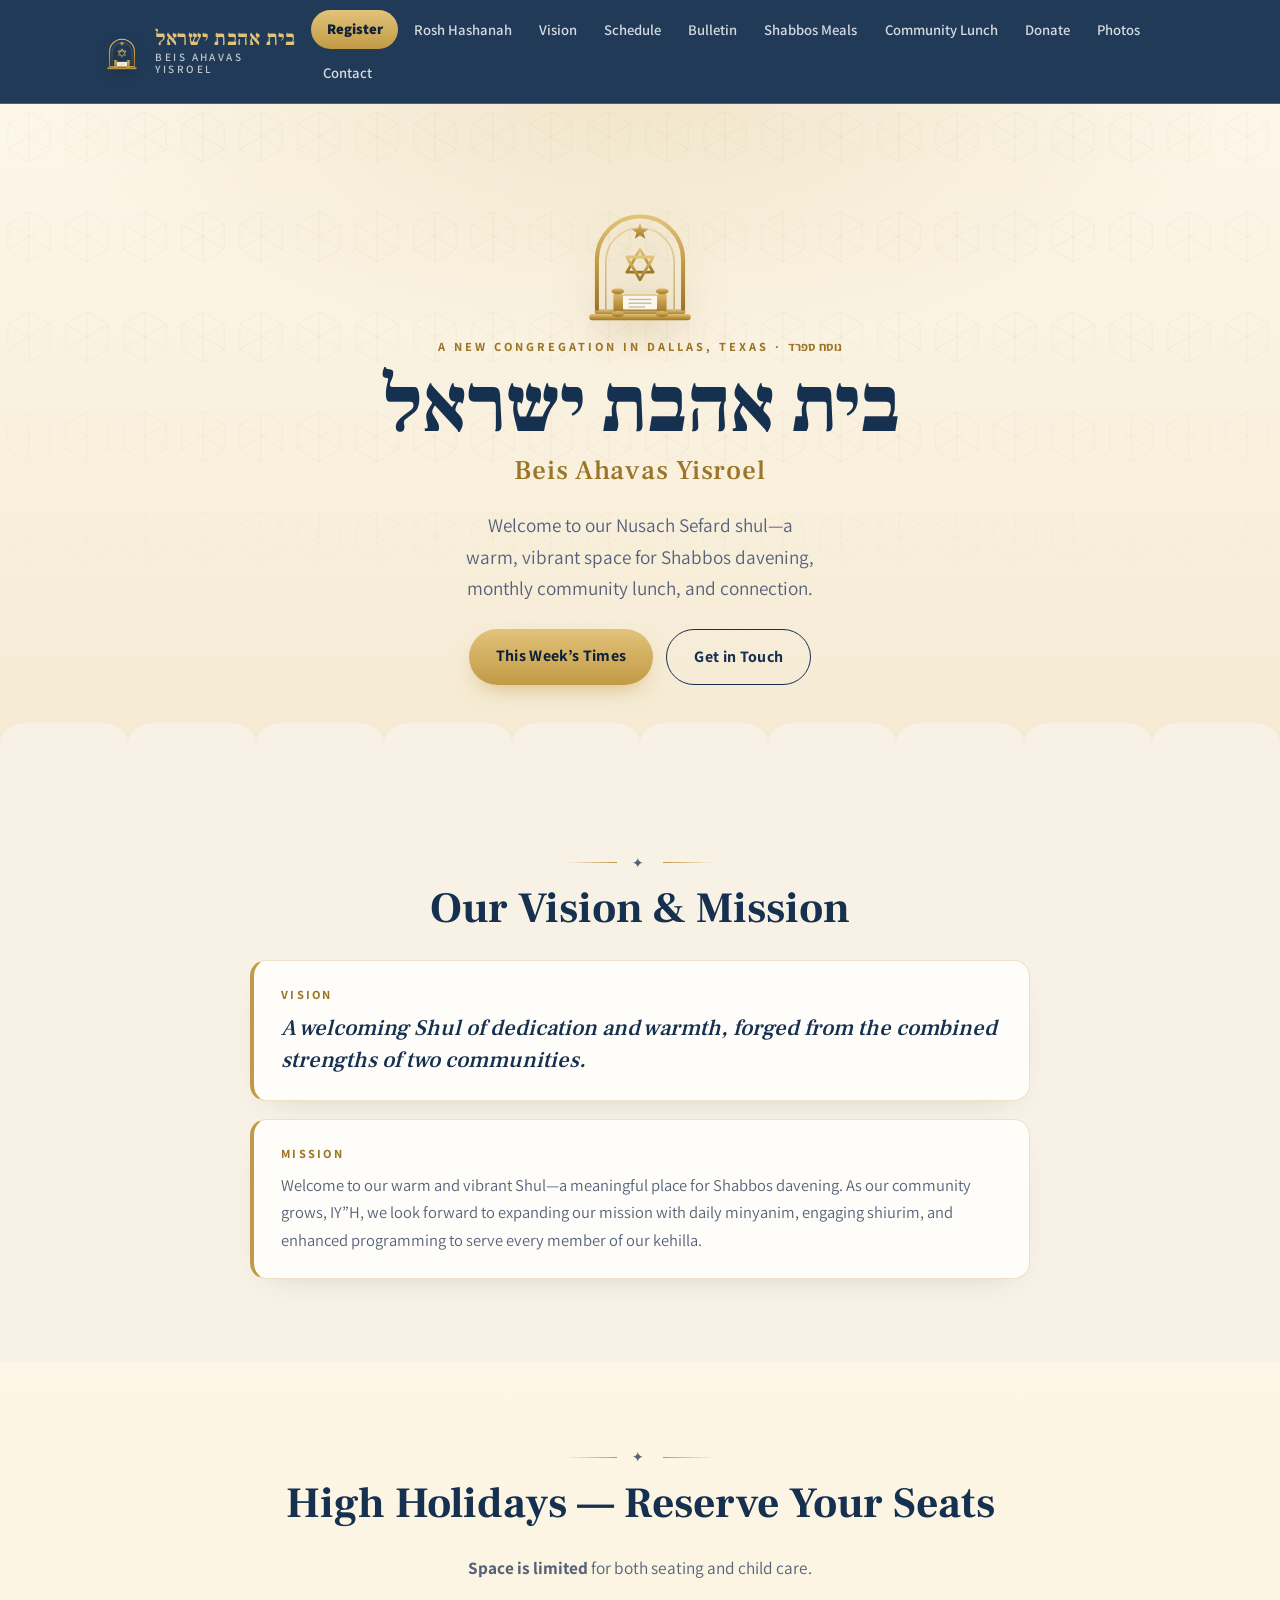
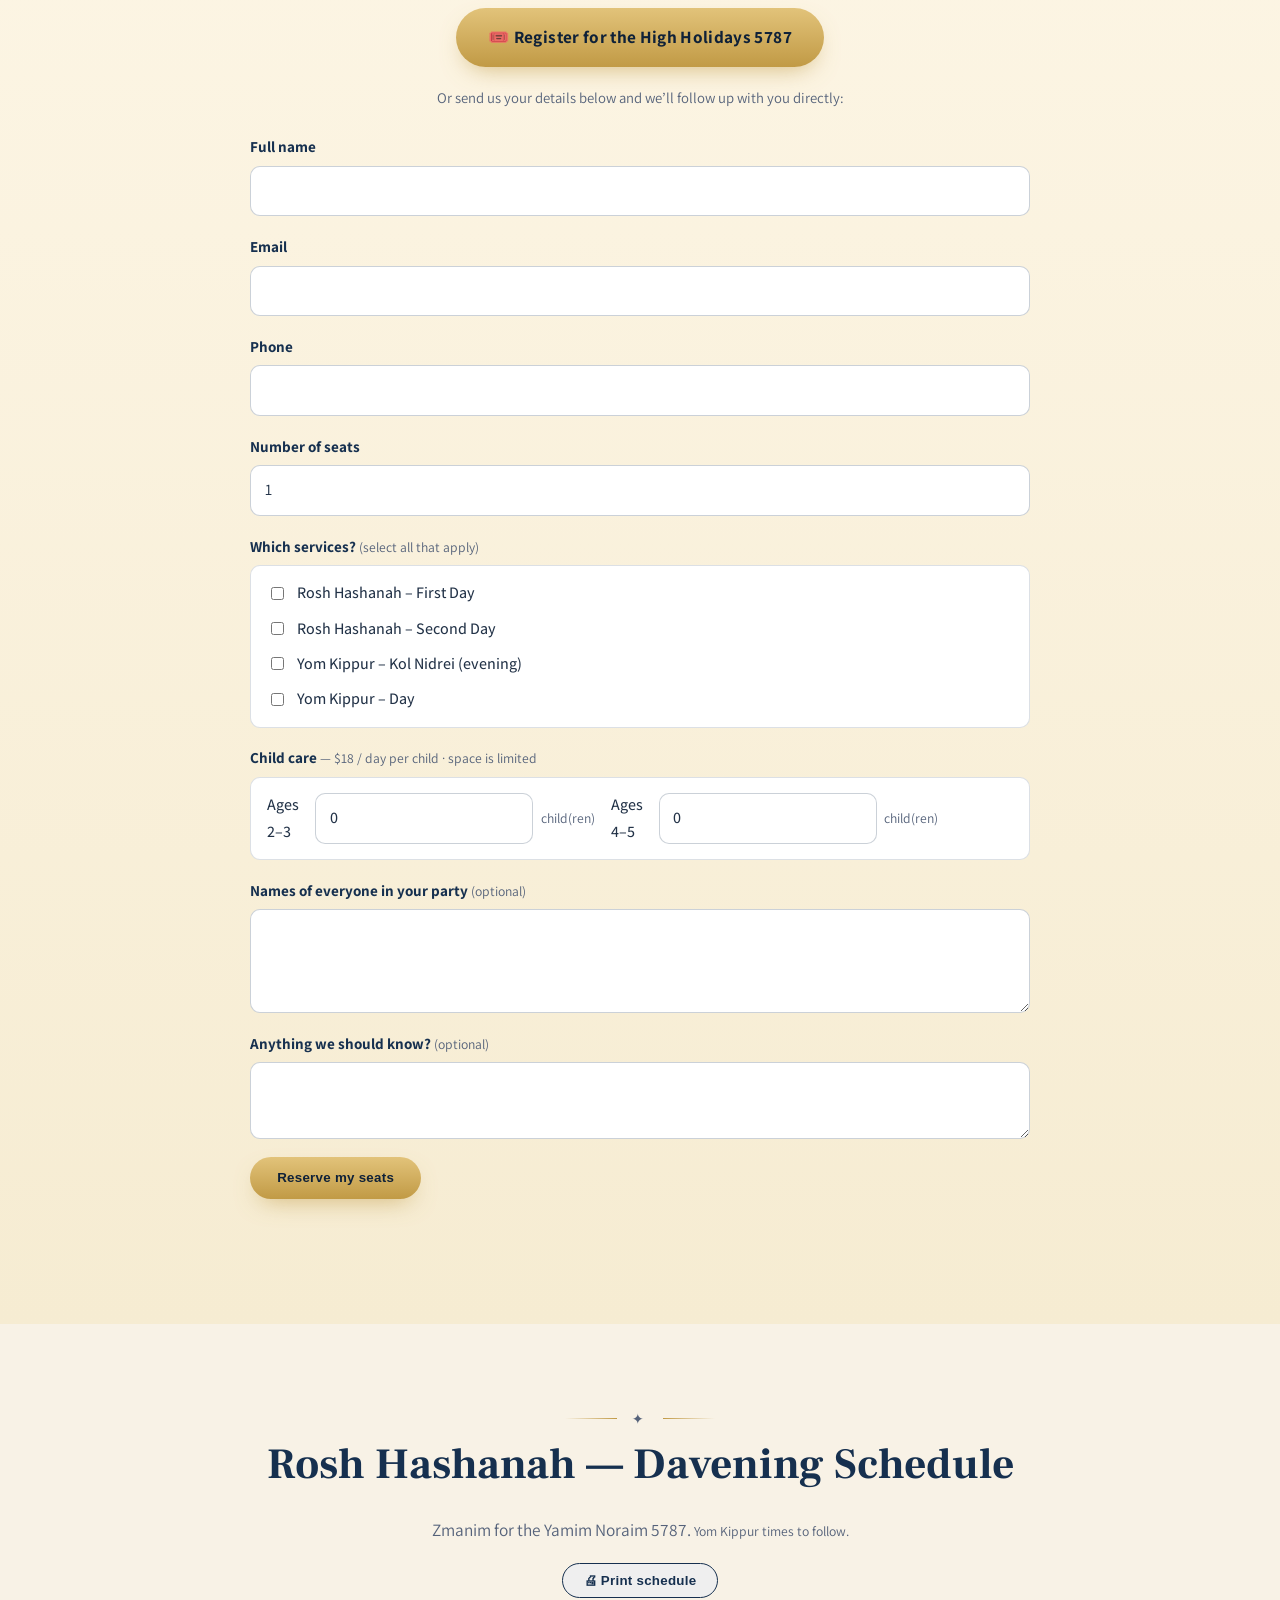
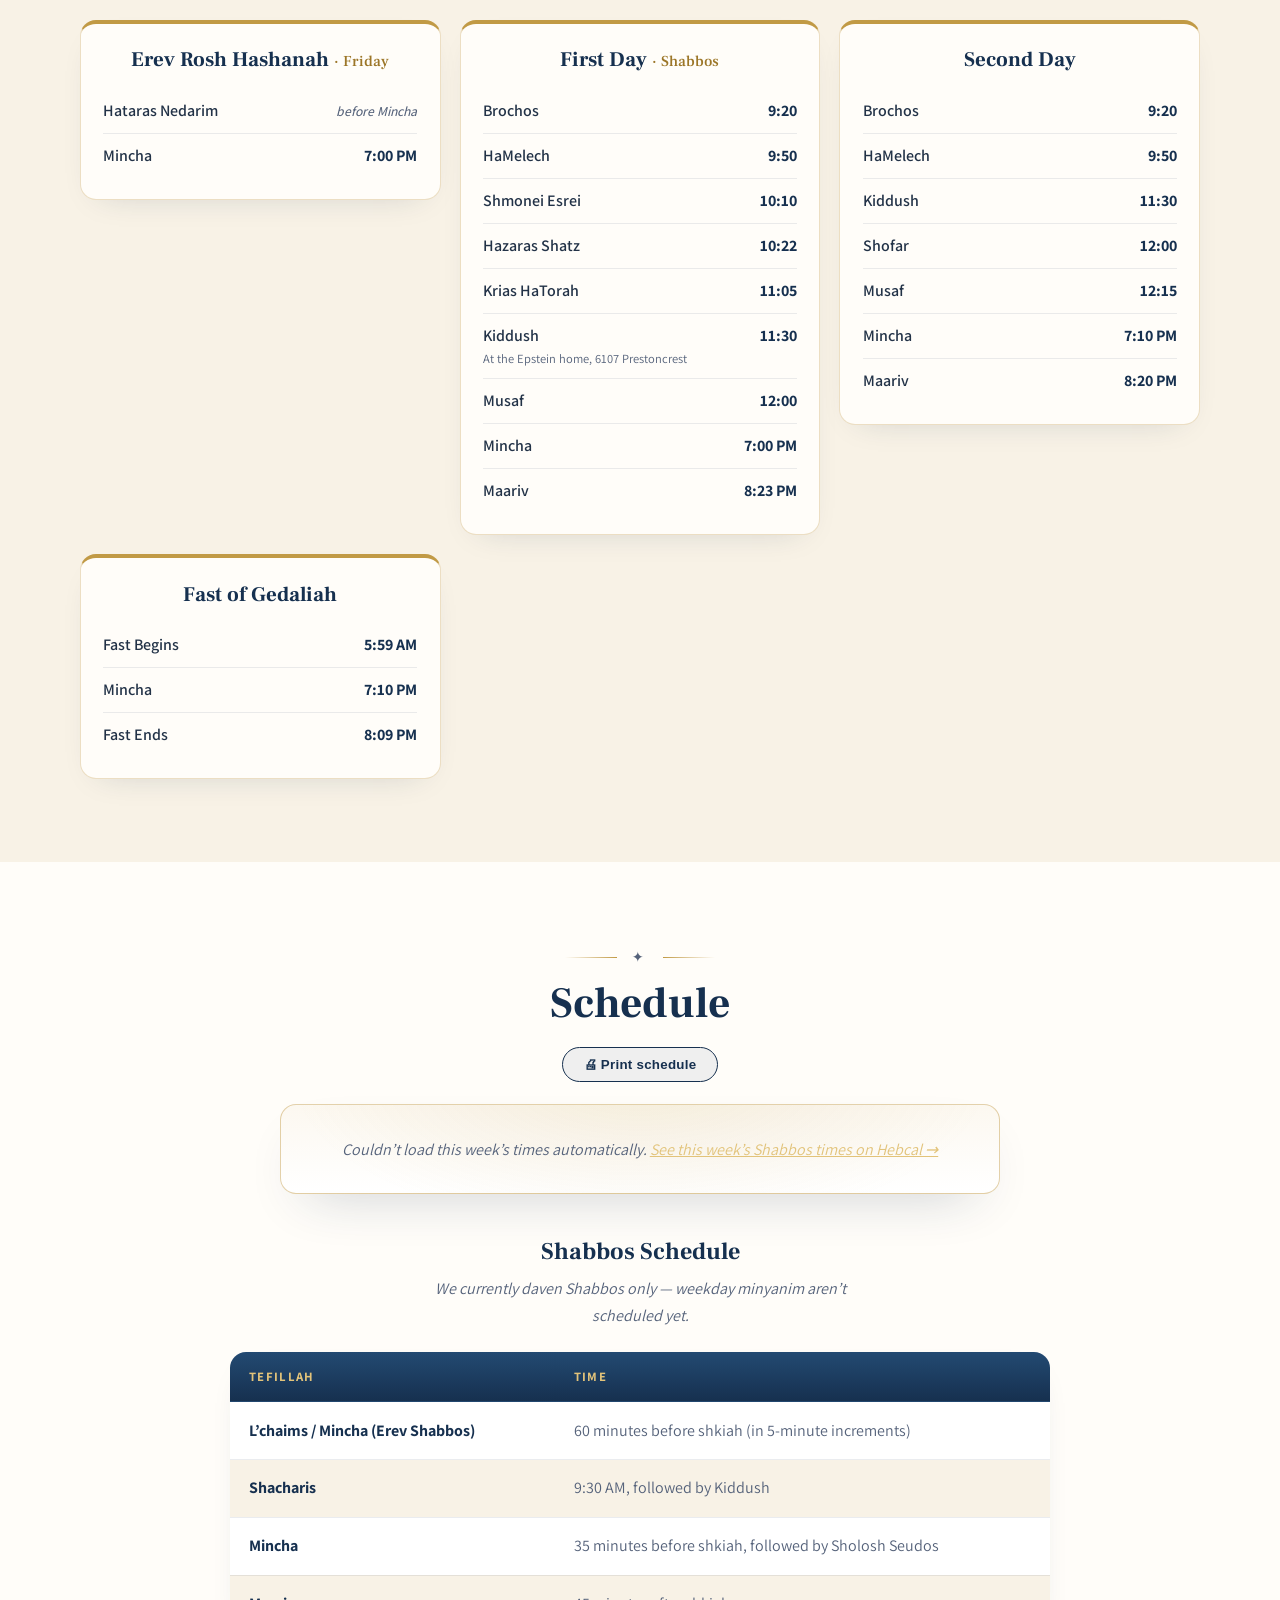
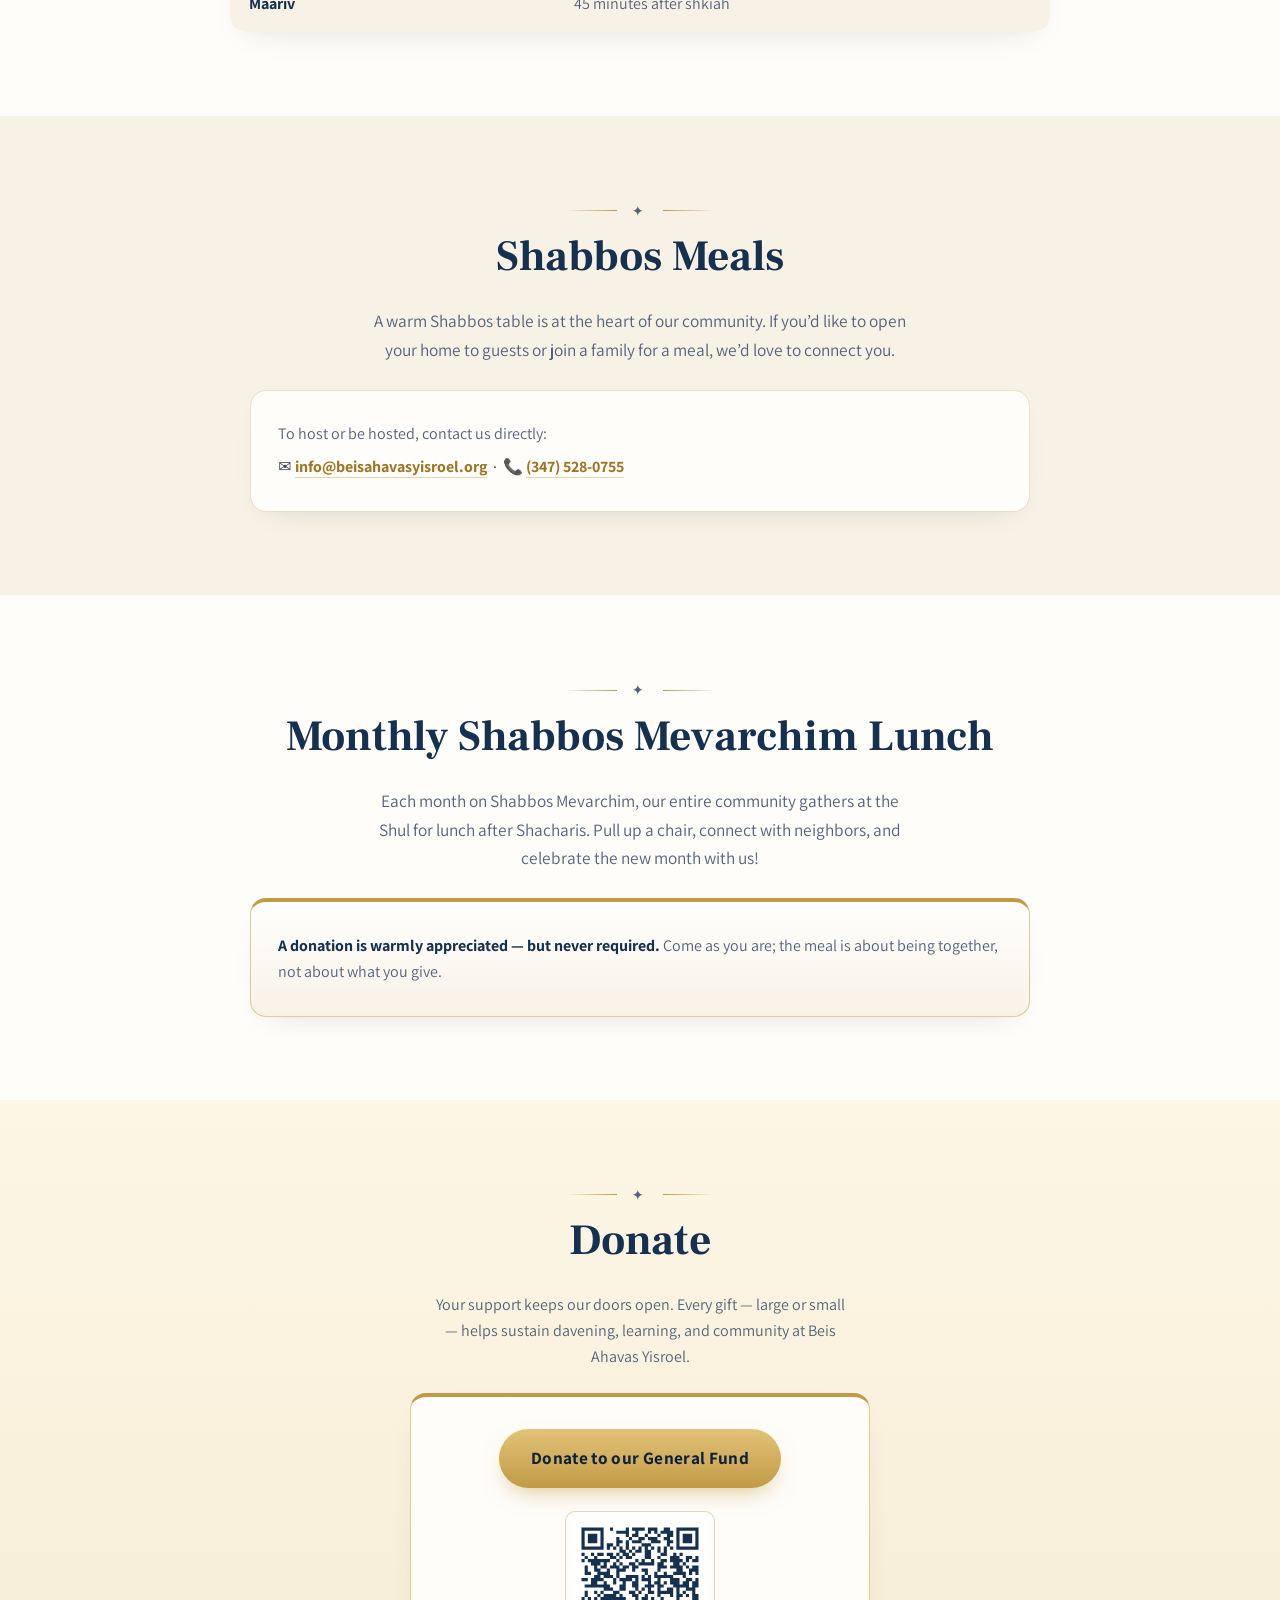
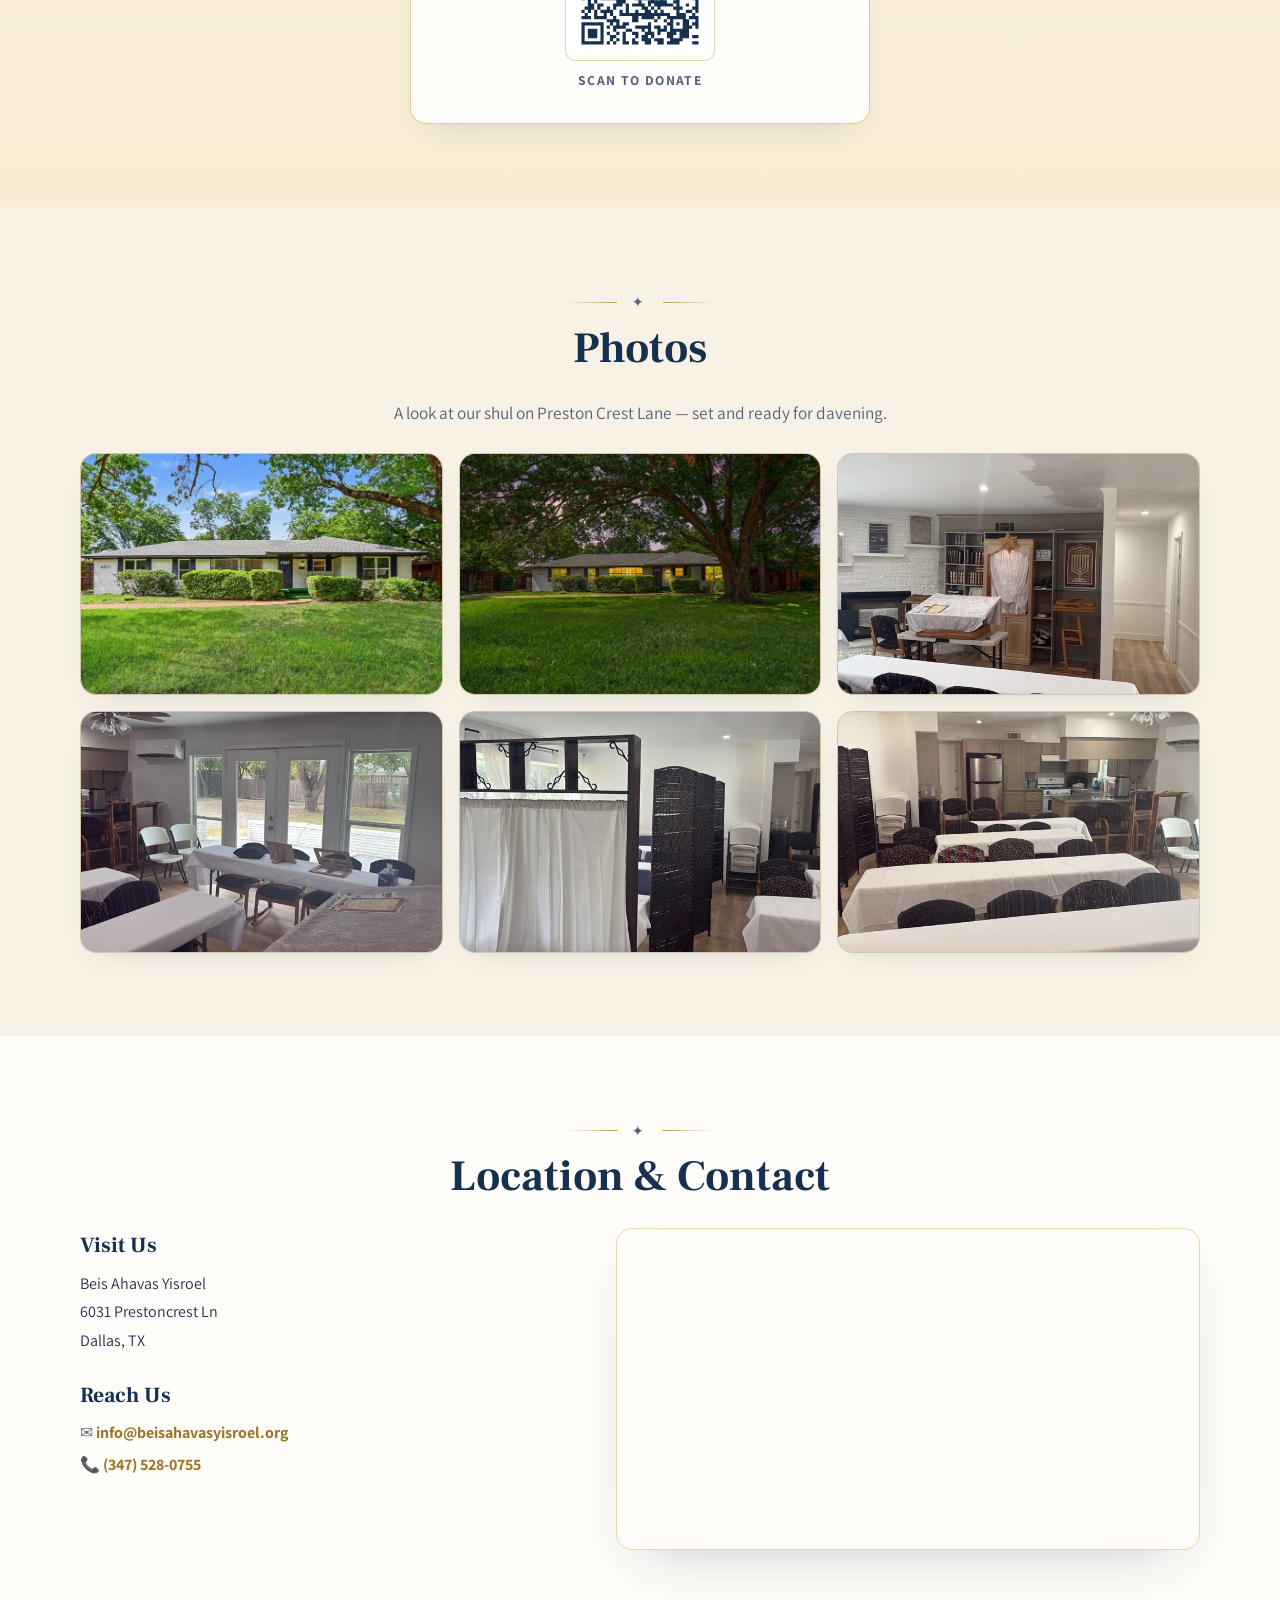
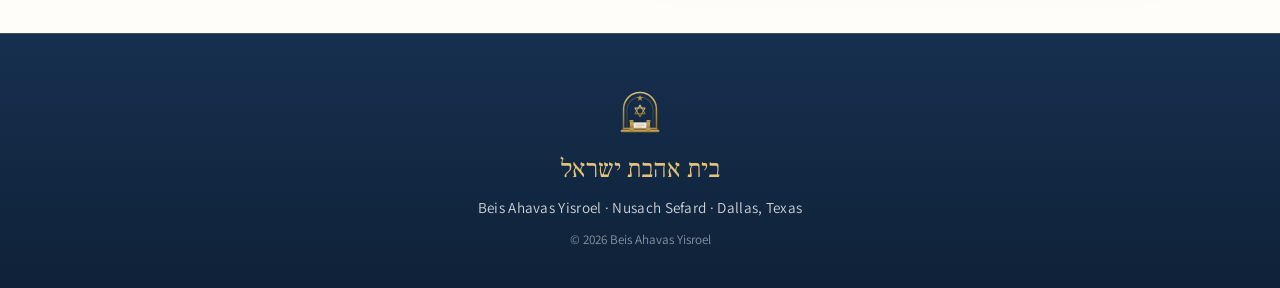
==== commit 2d52acfe: "RH schedule: add Erev Rosh Hashanah (Hataras Nedarim before Mincha 7 PM) + make it printable" ====
--- a/index.html
+++ b/index.html
@@ -10,7 +10,7 @@
 <link rel="preconnect" href="https://fonts.googleapis.com">
 <link rel="preconnect" href="https://fonts.gstatic.com" crossorigin>
 <link href="https://fonts.googleapis.com/css2?family=Frank+Ruhl+Libre:wght@400;500;700;900&family=Assistant:wght@400;500;600;700&display=swap" rel="stylesheet">
-<link rel="stylesheet" href="css/styles.css?v=2">
+<link rel="stylesheet" href="css/styles.css?v=3">
 </head>
 <body>
 
@@ -144,7 +144,15 @@
       <p class="ornament" aria-hidden="true"><span></span>✦<span></span></p>
       <h2>Rosh Hashanah &mdash; Davening Schedule</h2>
       <p class="lead">Zmanim for the Yamim Noraim 5787. <span class="reg-note">Yom Kippur times to follow.</span></p>
+      <div class="schedule-actions no-print"><button type="button" class="btn btn-outline" id="printYomtov">🖨 Print schedule</button></div>
       <div class="yt-grid">
+        <div class="yt-card">
+          <h3 class="yt-day">Erev Rosh Hashanah <span>&middot; Friday</span></h3>
+          <dl class="yt-times">
+            <div><dt>Hataras Nedarim</dt><dd class="note">before Mincha</dd></div>
+            <div><dt>Mincha</dt><dd>7:00 PM</dd></div>
+          </dl>
+        </div>
         <div class="yt-card">
           <h3 class="yt-day">First Day <span>&middot; Shabbos</span></h3>
           <dl class="yt-times">
@@ -337,6 +345,6 @@
   </div>
 </div>
 
-<script src="js/main.js?v=9"></script>
+<script src="js/main.js?v=10"></script>
 </body>
 </html>
--- a/css/styles.css
+++ b/css/styles.css
@@ -321,7 +321,19 @@
 .yt-times dt { margin: 0; color: var(--ink); font-weight: 600; }
 .yt-times dd { margin: 0; font-weight: 700; color: var(--navy); white-space: nowrap; font-variant-numeric: tabular-nums; }
 .yt-sub { display: block; font-size: .78rem; color: var(--ink-soft); font-weight: 400; }
+.yt-times dd.note { color: var(--ink-soft); font-weight: 500; font-size: .85rem; font-style: italic; }
 @media (max-width: 860px) { .yt-grid { grid-template-columns: 1fr; } }
+@media print {
+  body.print-yomtov .site-header,
+  body.print-yomtov .site-footer,
+  body.print-yomtov .lightbox,
+  body.print-yomtov .zeffy-modal,
+  body.print-yomtov main > section:not(#yomtov) { display: none !important; }
+  body.print-yomtov .no-print { display: none !important; }
+  body.print-yomtov #yomtov { padding: 0 !important; }
+  body.print-yomtov .yt-grid { grid-template-columns: 1fr 1fr; gap: .6rem; }
+  body.print-yomtov .yt-card { break-inside: avoid; box-shadow: none; }
+}
 
 /* ---------- High Holidays campaign button ---------- */
 .hh-campaign { text-align: center; margin: 0 0 1.2rem; }
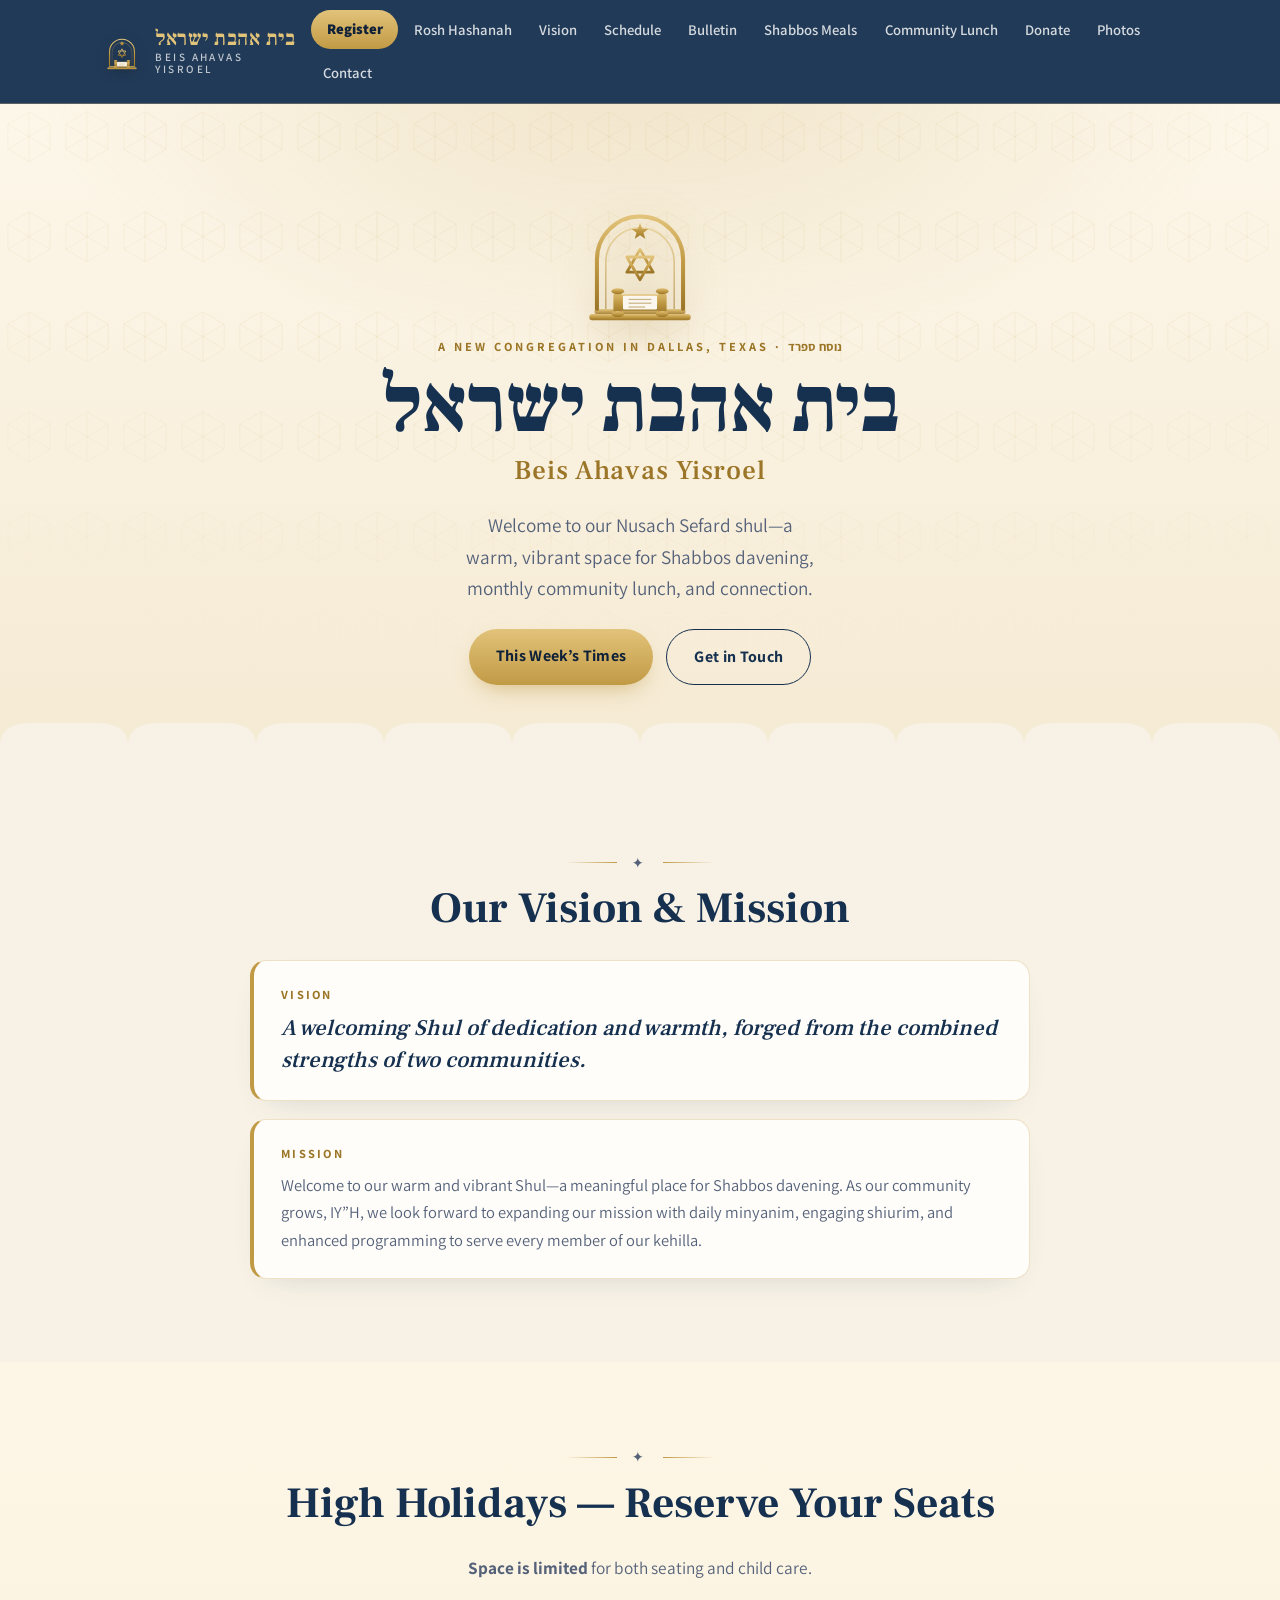
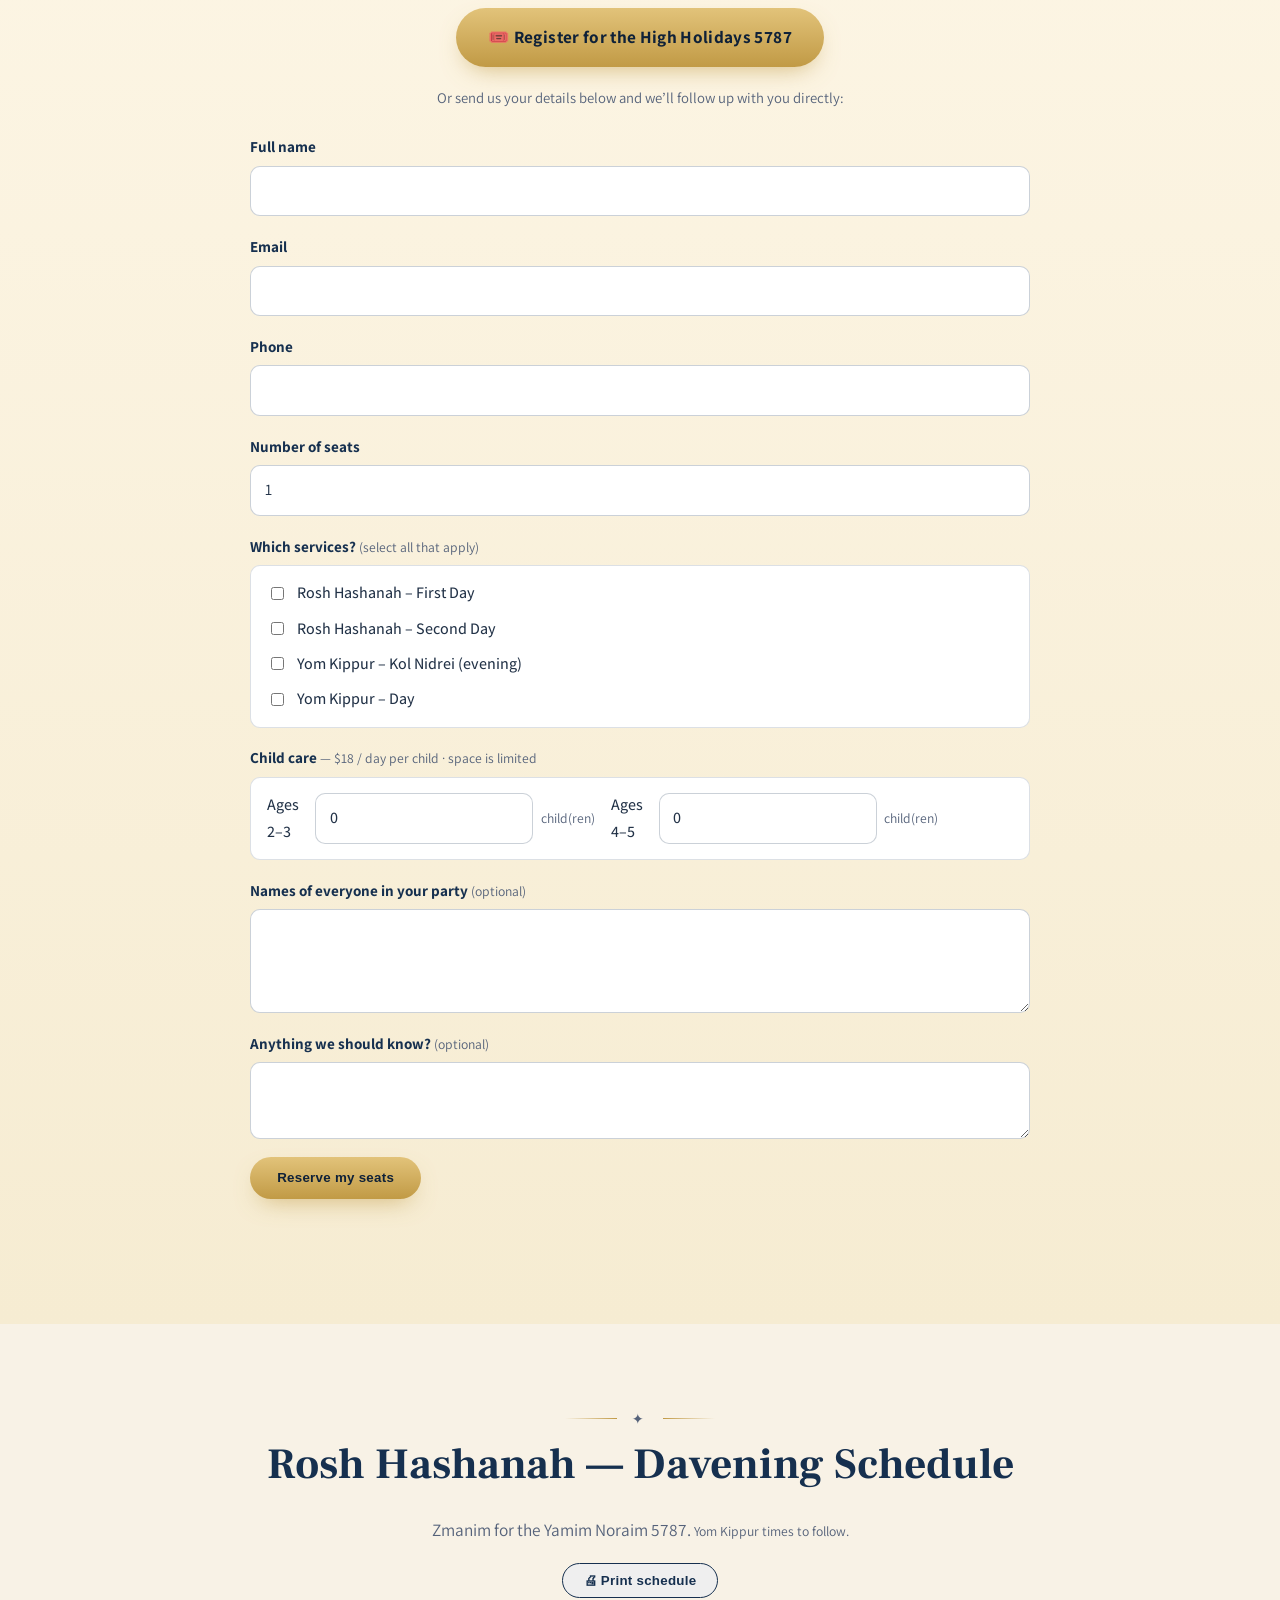
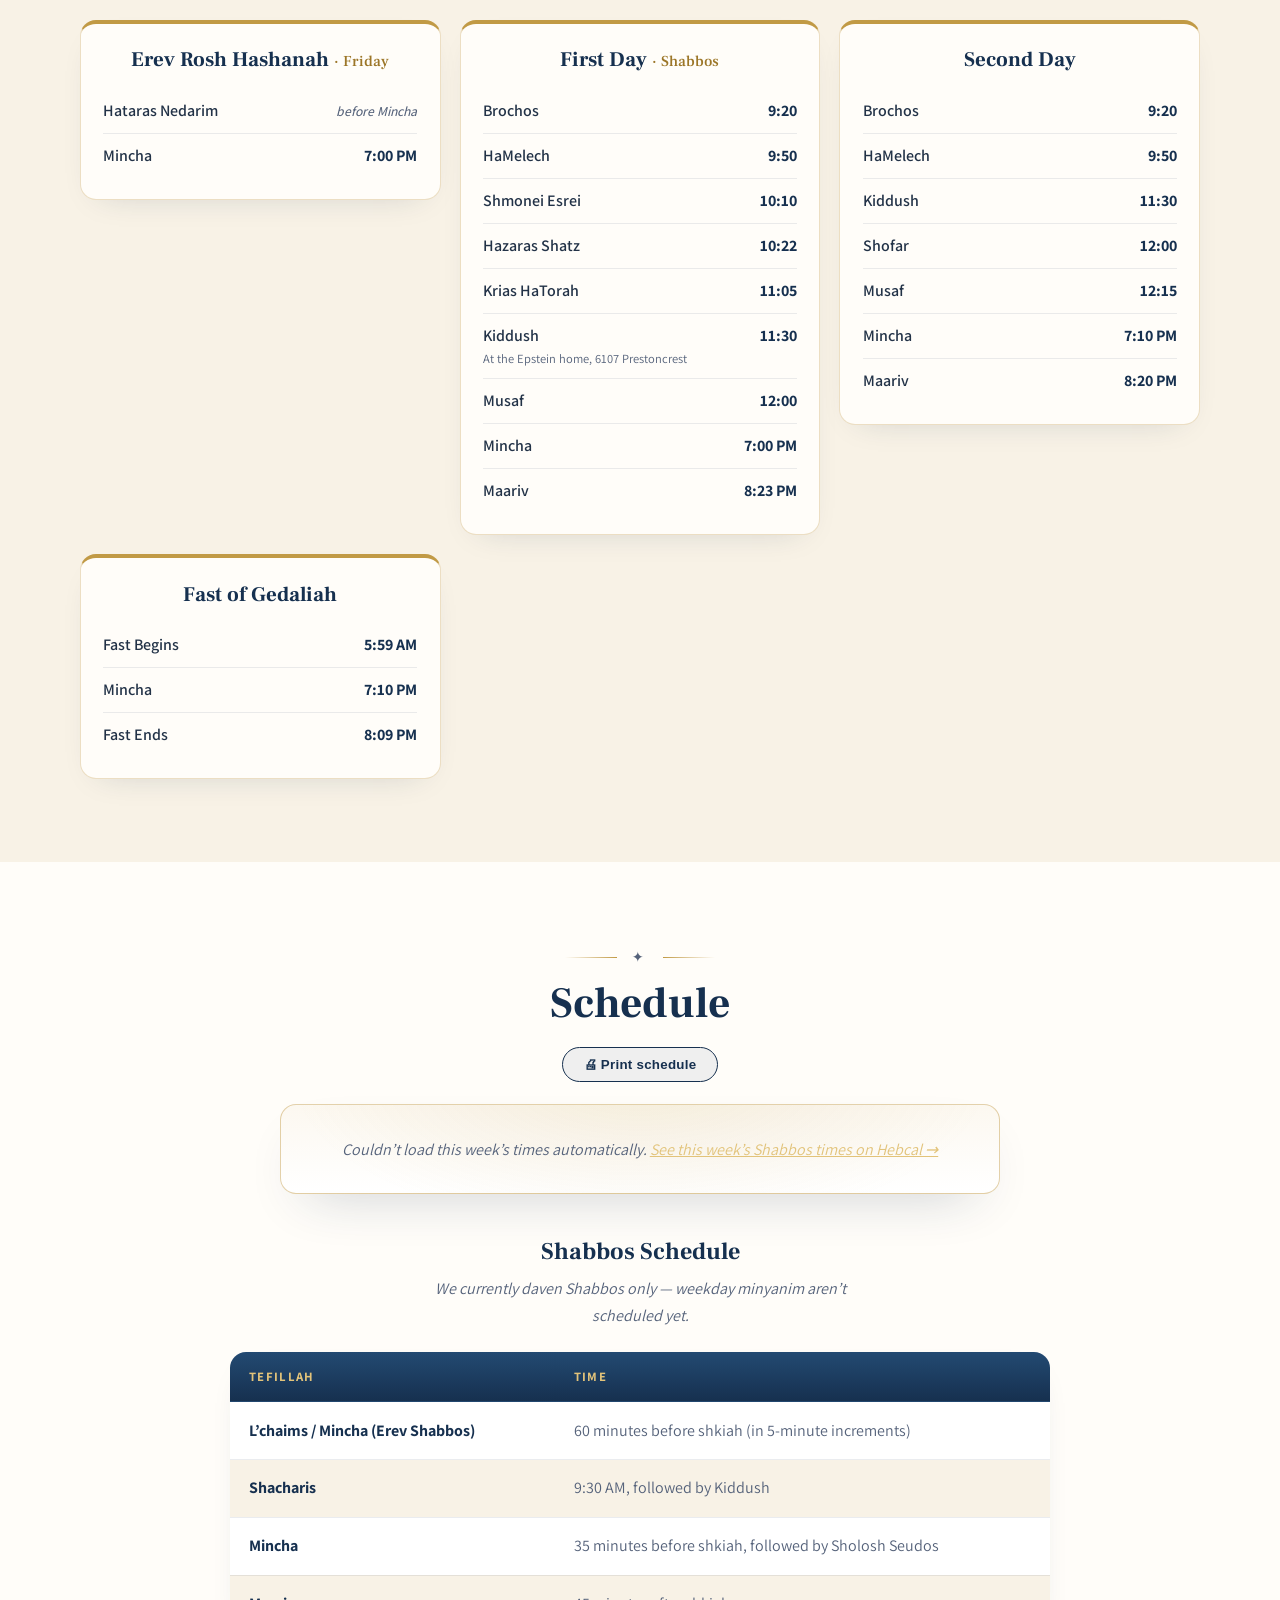
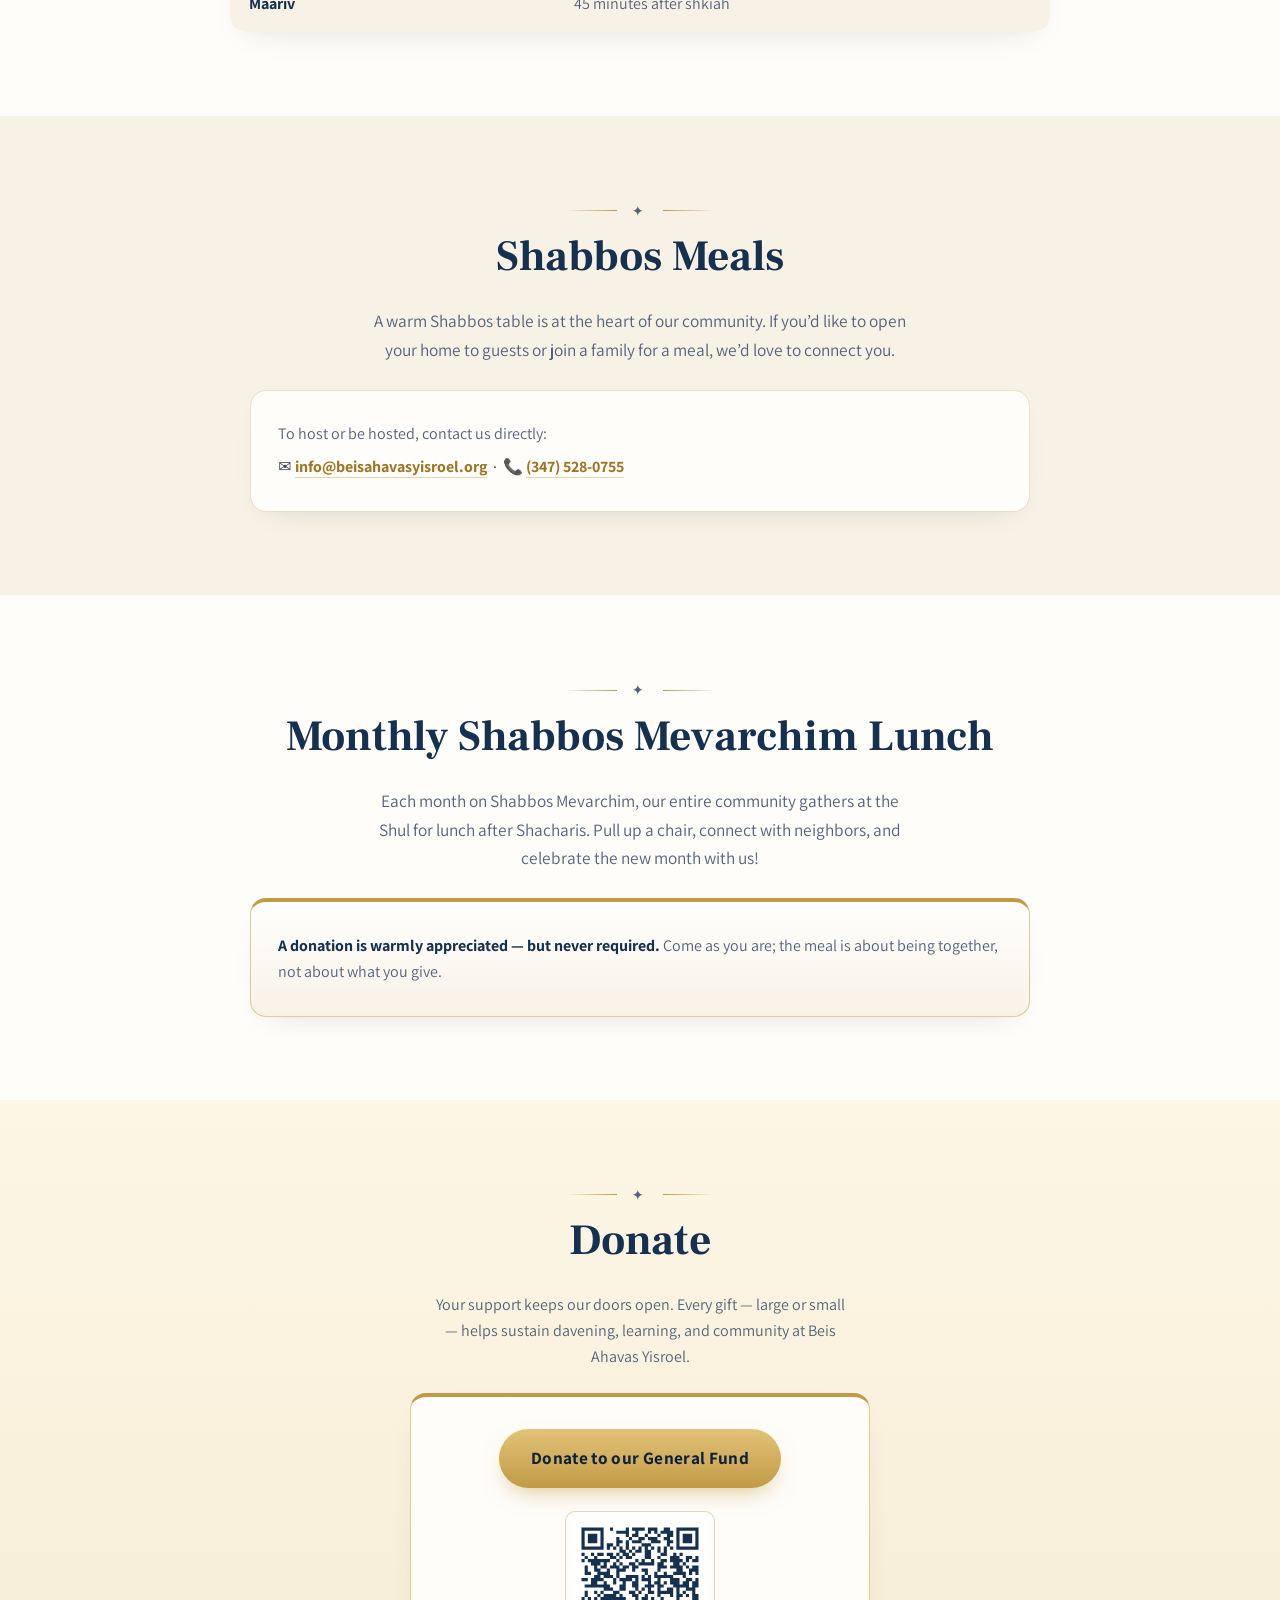
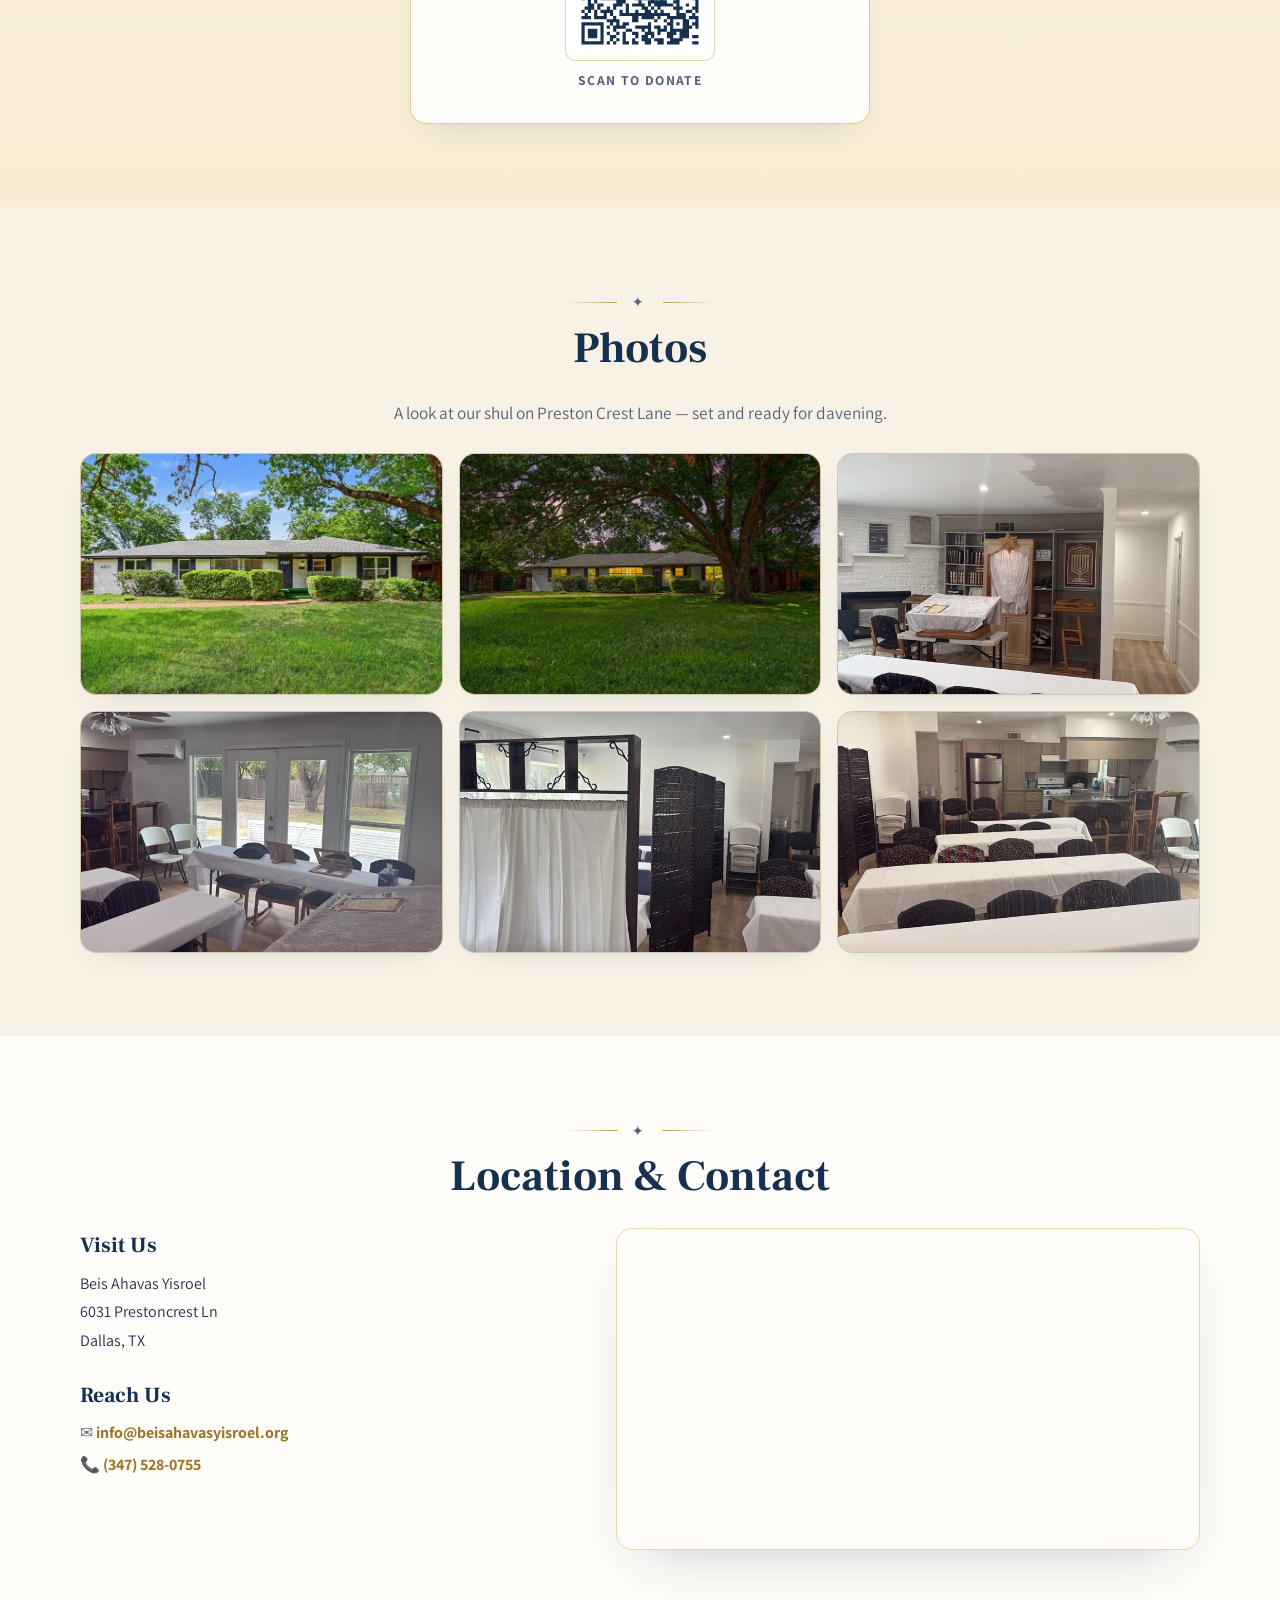
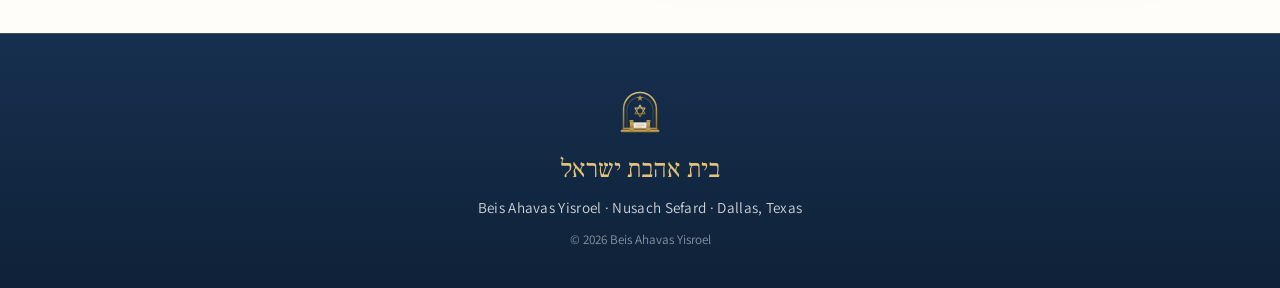
==== commit 92f84405: "RH schedule print: full-page design — letterhead, balanced 2-column layout, large type, שנה טובה foo" ====
--- a/index.html
+++ b/index.html
@@ -10,7 +10,7 @@
 <link rel="preconnect" href="https://fonts.googleapis.com">
 <link rel="preconnect" href="https://fonts.gstatic.com" crossorigin>
 <link href="https://fonts.googleapis.com/css2?family=Frank+Ruhl+Libre:wght@400;500;700;900&family=Assistant:wght@400;500;600;700&display=swap" rel="stylesheet">
-<link rel="stylesheet" href="css/styles.css?v=3">
+<link rel="stylesheet" href="css/styles.css?v=5">
 </head>
 <body>
 
@@ -145,6 +145,14 @@
       <h2>Rosh Hashanah &mdash; Davening Schedule</h2>
       <p class="lead">Zmanim for the Yamim Noraim 5787. <span class="reg-note">Yom Kippur times to follow.</span></p>
       <div class="schedule-actions no-print"><button type="button" class="btn btn-outline" id="printYomtov">🖨 Print schedule</button></div>
+      <div class="yt-print-head" aria-hidden="true">
+        <img src="images/logo.svg" alt="">
+        <div class="yt-ph-text">
+          <div class="yt-ph-he" dir="rtl" lang="he">בית אהבת ישראל</div>
+          <div class="yt-ph-en">Beis Ahavas Yisroel &middot; Dallas, Texas</div>
+          <div class="yt-ph-title">Rosh Hashanah 5787 &mdash; Davening Schedule</div>
+        </div>
+      </div>
       <div class="yt-grid">
         <div class="yt-card">
           <h3 class="yt-day">Erev Rosh Hashanah <span>&middot; Friday</span></h3>
@@ -188,6 +196,7 @@
           </dl>
         </div>
       </div>
+      <p class="yt-print-foot" dir="rtl" lang="he" aria-hidden="true">שנה טובה ומתוקה<span class="lat">Wishing you a sweet new year &middot; Gut Yom Tov</span></p>
     </div>
   </section>
 
--- a/css/styles.css
+++ b/css/styles.css
@@ -322,6 +322,7 @@
 .yt-times dd { margin: 0; font-weight: 700; color: var(--navy); white-space: nowrap; font-variant-numeric: tabular-nums; }
 .yt-sub { display: block; font-size: .78rem; color: var(--ink-soft); font-weight: 400; }
 .yt-times dd.note { color: var(--ink-soft); font-weight: 500; font-size: .85rem; font-style: italic; }
+.yt-print-head, .yt-print-foot { display: none; }
 @media (max-width: 860px) { .yt-grid { grid-template-columns: 1fr; } }
 @media print {
   body.print-yomtov .site-header,
@@ -330,9 +331,31 @@
   body.print-yomtov .zeffy-modal,
   body.print-yomtov main > section:not(#yomtov) { display: none !important; }
   body.print-yomtov .no-print { display: none !important; }
-  body.print-yomtov #yomtov { padding: 0 !important; }
-  body.print-yomtov .yt-grid { grid-template-columns: 1fr 1fr; gap: .6rem; }
-  body.print-yomtov .yt-card { break-inside: avoid; box-shadow: none; }
+  body.print-yomtov .section { padding: 0 !important; }
+  body.print-yomtov #yomtov .ornament,
+  body.print-yomtov #yomtov > .section-inner > h2,
+  body.print-yomtov #yomtov > .section-inner > .lead { display: none !important; }
+
+  /* Printed letterhead */
+  body.print-yomtov .yt-print-head { display: flex !important; align-items: center; gap: 20px; border-bottom: 2.5px solid var(--gold); padding-bottom: 10px; margin-bottom: 16px; }
+  body.print-yomtov .yt-print-head img { width: 80px; height: 80px; }
+  body.print-yomtov .yt-ph-he { font-family: var(--serif); font-weight: 900; color: var(--navy); font-size: 26pt; line-height: 1; }
+  body.print-yomtov .yt-ph-en { font-family: var(--serif); font-weight: 700; color: var(--gold-deep); font-size: 13pt; letter-spacing: .04em; margin-top: 3px; }
+  body.print-yomtov .yt-ph-title { font-weight: 700; color: var(--ink); font-size: 14pt; margin-top: 7px; letter-spacing: .01em; }
+
+  /* Balanced two-column card layout, large dignified type */
+  body.print-yomtov .yt-grid { display: block !important; column-count: 2; column-gap: 0.5in; }
+  body.print-yomtov .yt-card { break-inside: avoid; width: 100%; margin: 0 0 0.26in; padding: 14px 22px; box-shadow: none; border-top-width: 5px; }
+  body.print-yomtov .yt-day { font-size: 18pt; margin: 0 0 9px; }
+  body.print-yomtov .yt-day span { font-size: 12.5pt; }
+  body.print-yomtov .yt-times > div { padding: 5px 0; }
+  body.print-yomtov .yt-times dt, body.print-yomtov .yt-times dd { font-size: 13.5pt; }
+  body.print-yomtov .yt-times dd.note { font-size: 11.5pt; }
+  body.print-yomtov .yt-sub { font-size: 9pt; }
+
+  /* Footer */
+  body.print-yomtov .yt-print-foot { display: block !important; text-align: center; font-family: var(--serif); font-weight: 700; color: var(--navy); font-size: 19pt; margin-top: 14px; padding-top: 10px; border-top: 2px solid rgba(184,135,58,.5); }
+  body.print-yomtov .yt-print-foot .lat { display: block; font-size: 11pt; color: var(--gold-deep); font-weight: 500; letter-spacing: .02em; margin-top: 4px; font-family: var(--sans); }
 }
 
 /* ---------- High Holidays campaign button ---------- */
